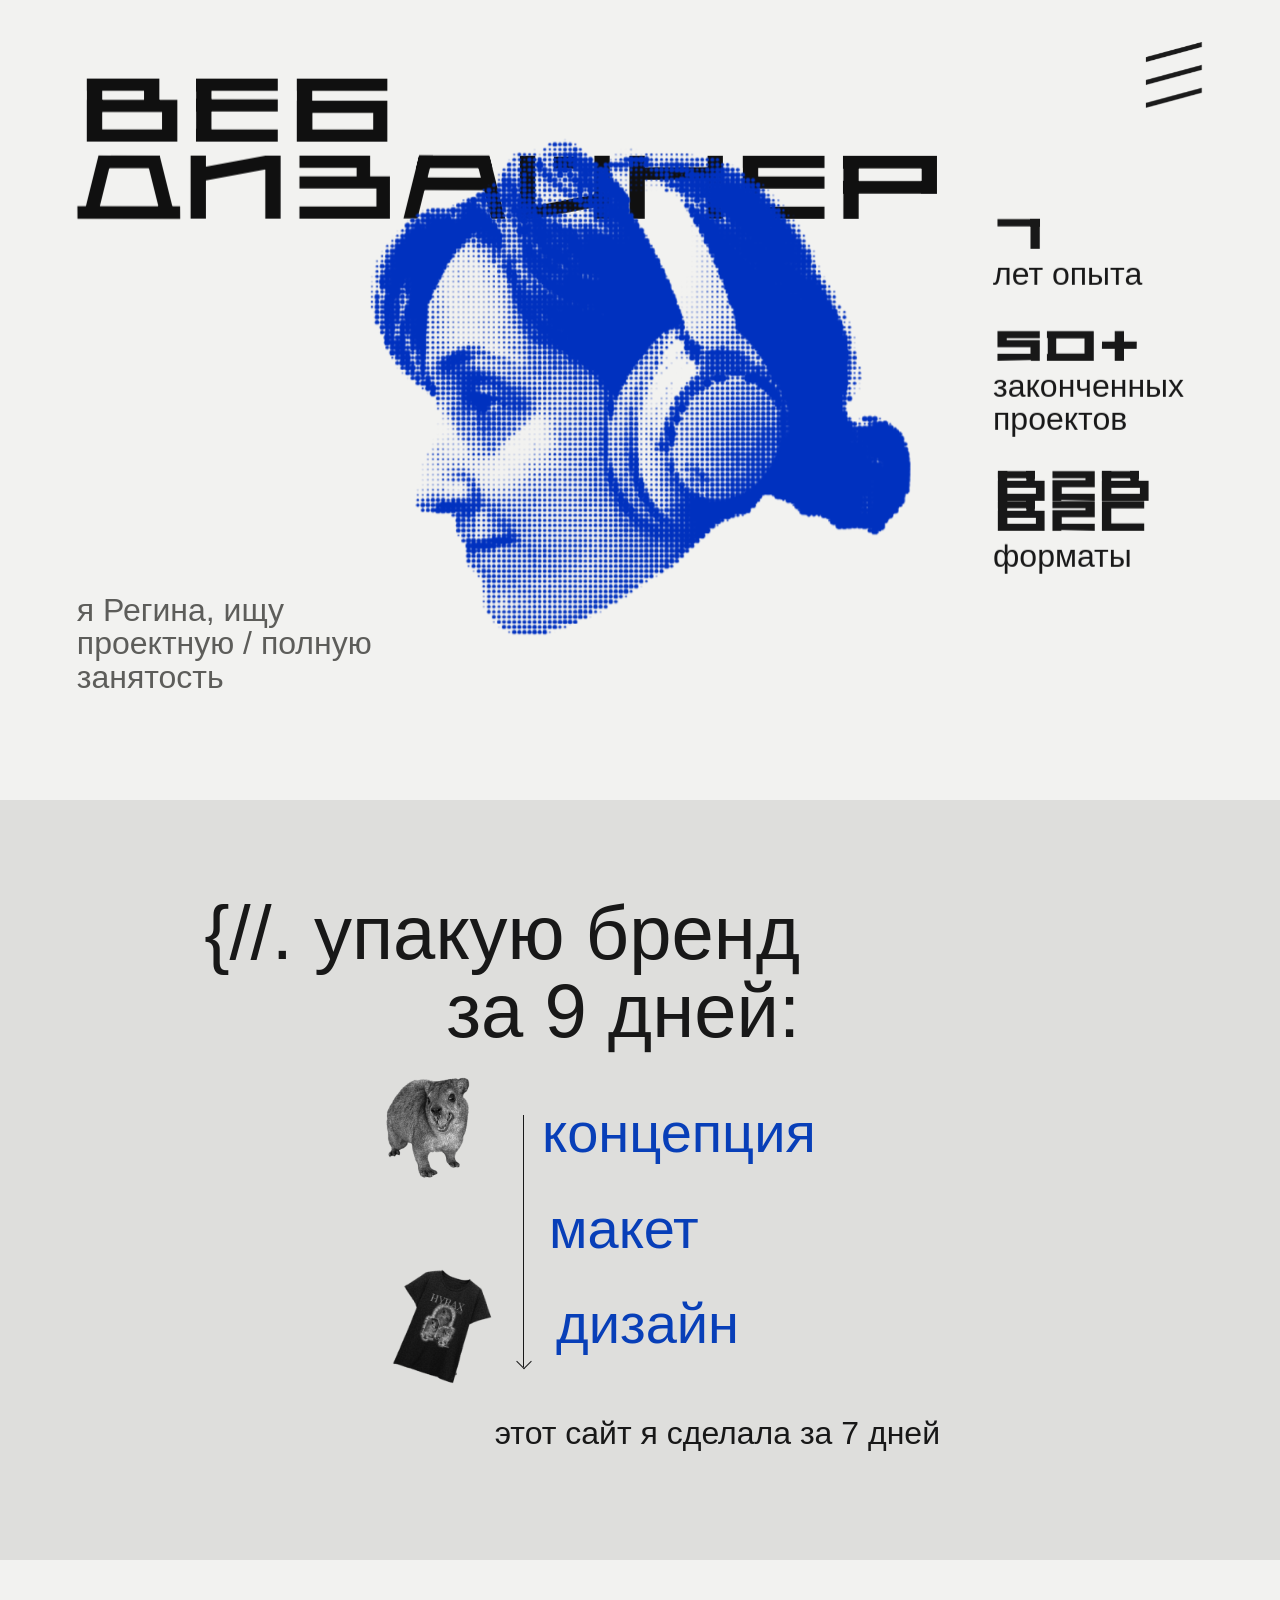
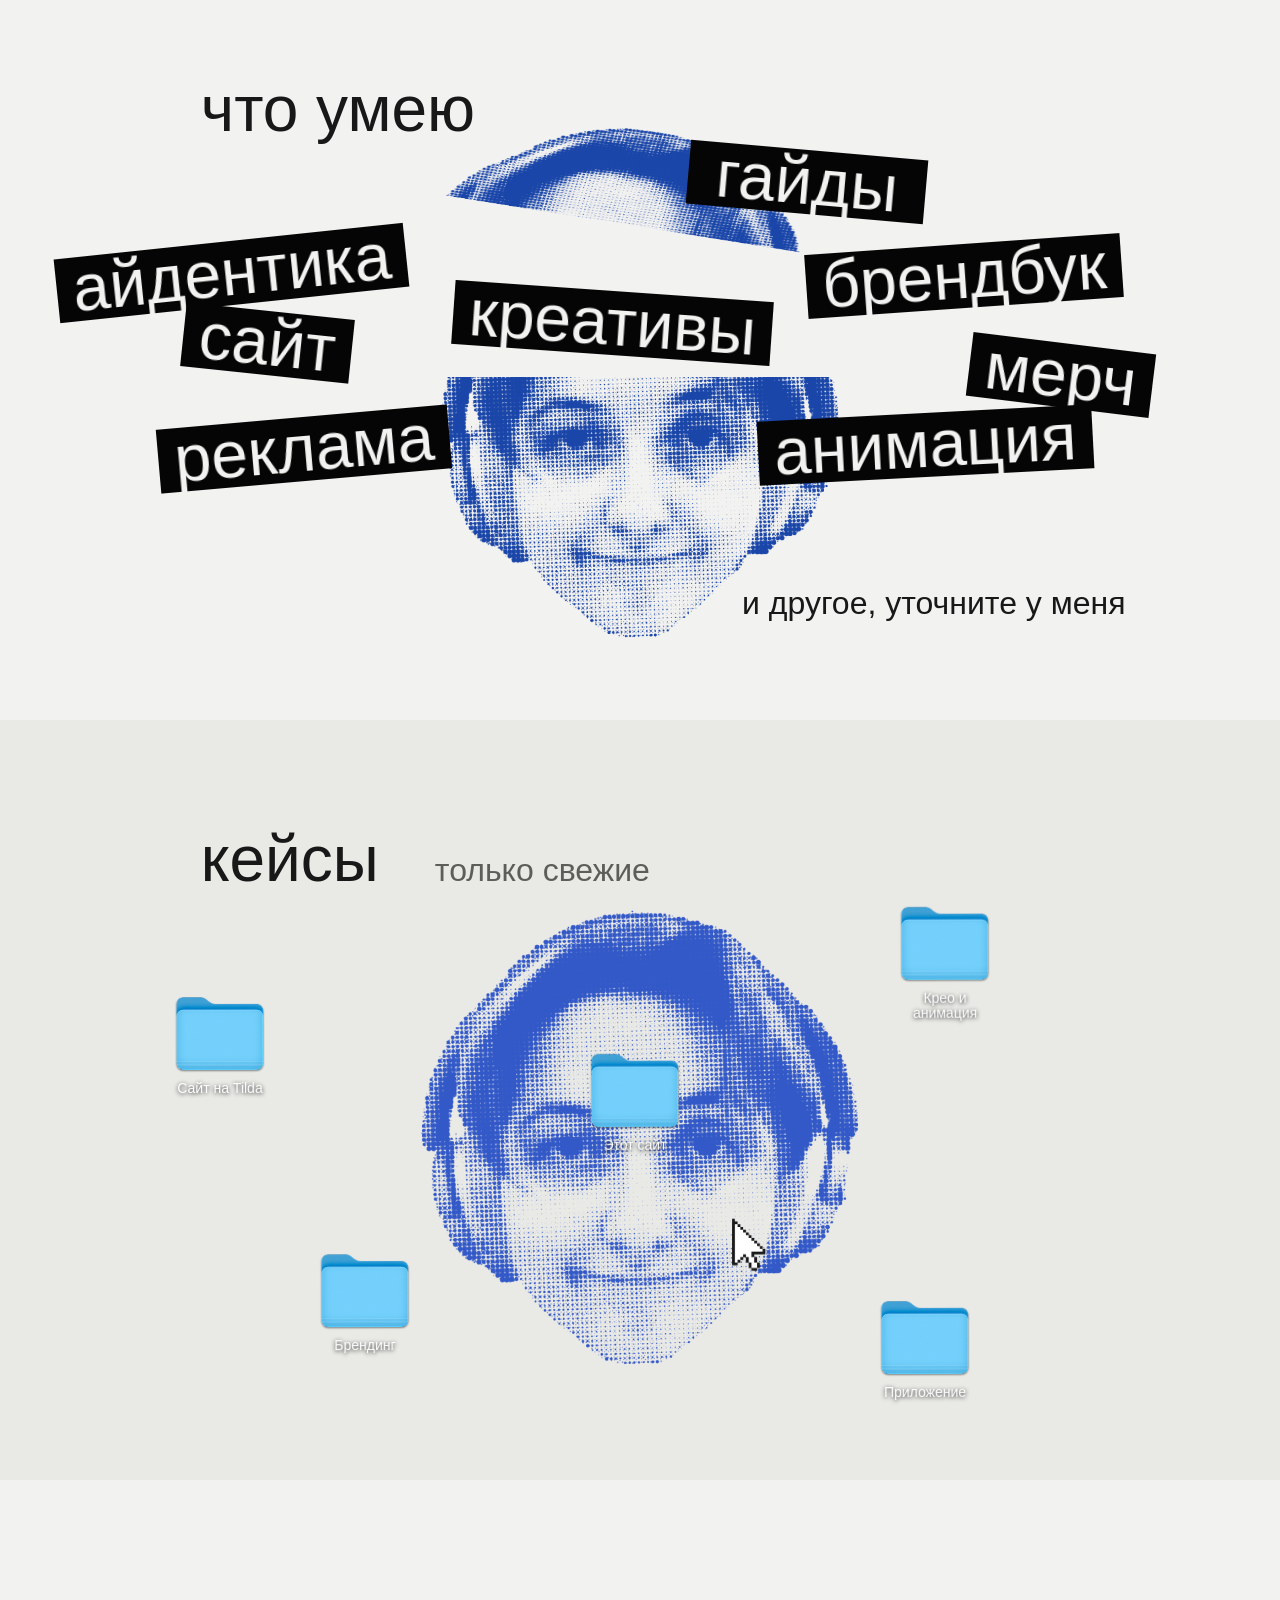
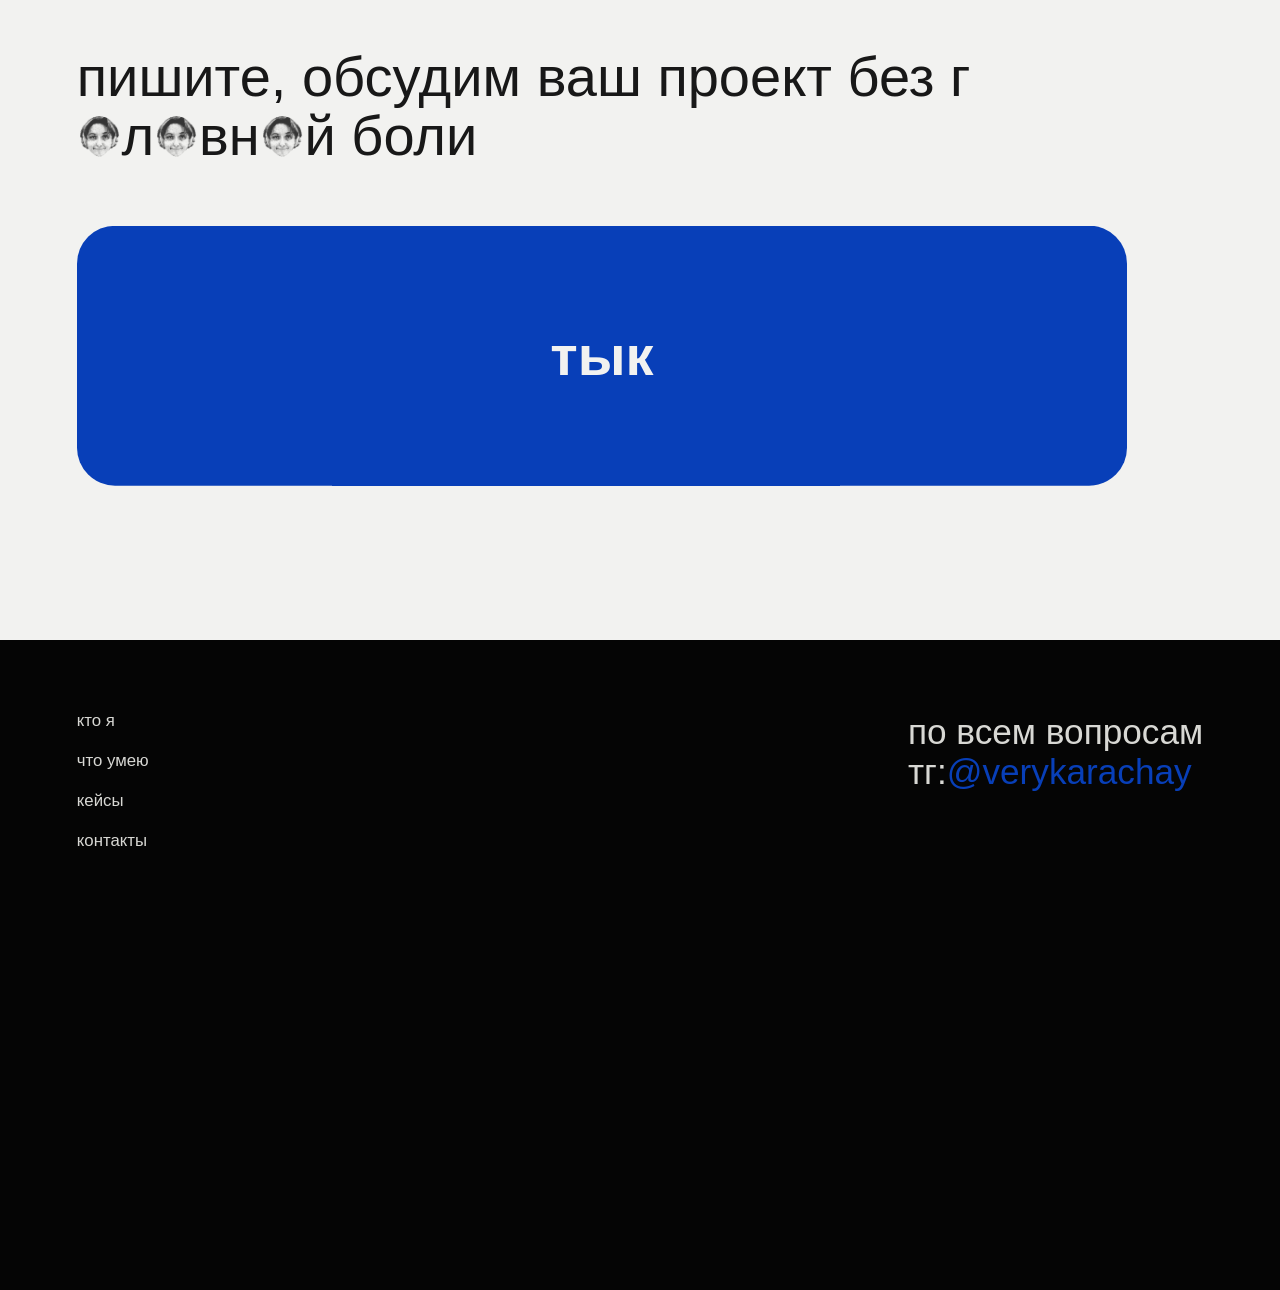
==== index.html @ 3abba9fe "first commit" ====
<!doctype html>
<html lang="ru">
<head>
  <meta charset="utf-8">
  <meta name="viewport" content="width=device-width, initial-scale=1">
  <title>Регина - веб дизайнер</title>
  <meta name="description" content="Регина — веб-дизайнер. Упаковка бренда за 9 дней: айдентика, гайды, брендбук, сайты, креативы. Ищу проектную / полную занятость.">
  <meta property="og:type" content="website">
  <meta property="og:title" content="Регина - веб дизайнер">
  <meta property="og:description" content="Упаковка бренда за 9 дней: айдентика, гайды, брендбук, сайты, креативы.">
  <meta property="og:image" content="img/front.png">
  <meta name="twitter:card" content="summary_large_image">
  <link rel="stylesheet" href="styles.css">
</head>
<body>
  <a class="skip-link" href="#main">к содержанию</a>

  <button class="menu-toggle" type="button" aria-label="открыть меню" aria-controls="menuOverlay" aria-expanded="false">
    <span class="menu-toggle__lines" aria-hidden="true"></span>
  </button>

  <main class="home-view" id="main">
    <section class="hero section" id="about" aria-labelledby="heroTitle">
      <div class="hero__inner">
        <h1 class="hero__title display" id="heroTitle" data-parallax data-depth="0.08" data-rotate="0.08">
          <span>веб</span>
          <span>дизайнер</span>
        </h1>
        <p class="hero__intro">я Регина, ищу проектную / полную занятость</p>
        <div class="hero__visual" aria-hidden="true" data-parallax data-depth="-0.13" data-rotate="-0.05">
          <img class="portrait turntable-img" src="img/front.png" alt="">
        </div>
        <dl class="stats" aria-label="ключевые факты" data-parallax data-depth="0.12" data-rotate="0.04">
          <div class="stat">
            <dt>7</dt>
            <dd>лет опыта</dd>
          </div>
          <div class="stat">
            <dt>50+</dt>
            <dd>законченных проектов</dd>
          </div>
          <div class="stat">
            <dt>B2B <br class="mobile-break">B2C</dt>
            <dd>форматы</dd>
          </div>
        </dl>
      </div>
    </section>

    <section class="package section" aria-labelledby="packageTitle">
      <div class="package__inner">
        <h2 class="package__title" id="packageTitle">{//. упакую бренд<br>за 9 дней:</h2>
        <div class="package__body">
          <div class="package__media" aria-hidden="true">
            <img class="package__image package__image--top" src="images/А.png" alt="">
            <span class="package__arrow"></span>
            <img class="package__image package__image--bottom" src="images/Б.png" alt="">
          </div>
          <ol class="steps" data-parallax data-depth="-0.08">
            <li>концепция</li>
            <li>макет</li>
            <li>дизайн</li>
          </ol>
          <p class="package__note">этот сайт я сделала за 7 дней</p>
        </div>
      </div>
    </section>

    <section class="skills section" id="skills" aria-labelledby="skillsTitle">
      <div class="skills__inner">
        <h2 class="section-title" id="skillsTitle">что умею</h2>
        <div class="skills__stage">
          <div class="skills__portrait" aria-hidden="true">
            <img class="skills__portrait-part skills__portrait-part--top" src="images/верх головы.png" alt="">
            <img class="skills__portrait-part skills__portrait-part--bottom" src="images/низ головы.png" alt="">
          </div>
          <span class="skill-label" data-parallax data-depth="0.18" data-rotate="0.08">гайды</span>
          <span class="skill-label" data-parallax data-depth="-0.1" data-rotate="-0.04">айдентика</span>
          <span class="skill-label" data-parallax data-depth="0.14" data-rotate="0.06">брендбук</span>
          <span class="skill-label" data-parallax data-depth="-0.16" data-rotate="-0.06">сайт</span>
          <span class="skill-label" data-parallax data-depth="0.2" data-rotate="0.05">креативы</span>
          <span class="skill-label" data-parallax data-depth="-0.12" data-rotate="-0.08">мерч</span>
          <span class="skill-label" data-parallax data-depth="0.16" data-rotate="0.07">реклама</span>
          <span class="skill-label" data-parallax data-depth="-0.14" data-rotate="-0.05">анимация</span>
          <p class="skills__note">и другое, уточните у меня</p>
        </div>
      </div>
    </section>

    <section class="cases section" id="cases" aria-labelledby="casesTitle">
      <div class="cases__inner">
        <div class="cases__head">
          <h2 class="section-title" id="casesTitle">кейсы</h2>
          <span class="cases__fresh">только свежие</span>
        </div>
        <div class="desktop-board" aria-label="список кейсов">
          <div class="desktop-board__portrait" aria-hidden="true">
            <img class="portrait" src="img/front.png" alt="">
          </div>

          <a class="case-folder case-folder--norma" href="#case-norma" aria-label="открыть кейс этот сайт" data-parallax data-depth="-0.1" data-rotate="-0.05">
            <span class="folder-icon" aria-hidden="true"></span>
            <span class="folder-name">Этот сайт</span>
          </a>

          <button class="case-folder case-folder--site case-folder--soon" type="button" disabled data-parallax data-depth="0.12" data-rotate="0.04">
            <span class="folder-icon" aria-hidden="true"></span>
            <span class="folder-name">Сайт на Tilda</span>
            <span class="folder-soon">скоро</span>
          </button>

          <button class="case-folder case-folder--brand case-folder--soon" type="button" disabled data-parallax data-depth="-0.16" data-rotate="-0.04">
            <span class="folder-icon" aria-hidden="true"></span>
            <span class="folder-name">Брендинг</span>
            <span class="folder-soon">скоро</span>
          </button>

          <button class="case-folder case-folder--motion case-folder--soon" type="button" disabled data-parallax data-depth="0.16" data-rotate="0.05">
            <span class="folder-icon" aria-hidden="true"></span>
            <span class="folder-name">Крео и<br>анимация</span>
            <span class="folder-soon">скоро</span>
          </button>

          <button class="case-folder case-folder--app case-folder--soon" type="button" disabled data-parallax data-depth="-0.12" data-rotate="-0.06">
            <span class="folder-icon" aria-hidden="true"></span>
            <span class="folder-name">Приложение</span>
            <span class="folder-soon">скоро</span>
          </button>

          <span class="cursor-mark" aria-hidden="true"></span>
        </div>
      </div>
    </section>

    <section class="cta section" id="contacts" aria-labelledby="ctaTitle">
      <div class="cta__inner">
        <h2 class="cta__title" id="ctaTitle">пишите, обсудим ваш проект без г<span class="face-o" aria-hidden="true"></span>л<span class="face-o" aria-hidden="true"></span>вн<span class="face-o" aria-hidden="true"></span>й боли</h2>
        <a class="cta__button" href="https://t.me/verykarachay" target="_blank" rel="noopener" data-parallax data-depth="-0.04">тык</a>
      </div>
    </section>
  </main>

  <article class="case-view" id="caseView" hidden>
    <div class="case-page">
      <a class="back-link" href="#cases" aria-label="назад к кейсам">&lt;</a>
      <header class="case-hero">
        <h1 class="case-title">норма</h1>
        <div class="case-tags" aria-label="теги кейса">
          <span>UI</span>
          <span>финтех</span>
          <span>B2C</span>
        </div>
      </header>

      <div class="case-body">
        <div class="phone-strip" aria-label="мокапы экранов приложения">
          <div class="phone">
            <div class="phone__brand">норма</div>
            <div class="phone__content">
              <span class="phone__small">накопительный счет</span>
              <strong class="phone__sum">412 300 ₽</strong>
              <div class="phone__pill">доход за месяц<br>+8 600 ₽</div>
            </div>
            <div class="phone__button">пополнить счет</div>
          </div>
          <div class="phone phone--light">
            <div class="phone__brand">открытие вклада</div>
            <div class="phone__content">
              <span class="phone__small">максимальный доход</span>
              <strong class="phone__sum">85 600 ₽</strong>
              <div class="phone__pill">15,5% годовых в рублях</div>
            </div>
            <div class="phone__button">открыть вклад</div>
          </div>
          <div class="phone">
            <div class="phone__brand">норма</div>
            <div class="phone__content">
              <span class="phone__check">✓</span>
              <span class="phone__small">платеж выполнен</span>
              <strong class="phone__sum">12 450 ₽</strong>
            </div>
            <div class="phone__button">сохранить чек</div>
          </div>
        </div>

        <div class="case-facts">
          <p class="case-fact"><strong class="tech">проблема:</strong> обновление дизайн системы</p>
          <p class="case-fact"><strong class="tech">решение:</strong> обновление дизайн системы</p>
          <p class="case-fact"><strong class="tech">срок:</strong> 3 недели</p>
        </div>
      </div>

      <section class="case-description" aria-labelledby="caseDescriptionTitle">
        <h2 id="caseDescriptionTitle">Описание</h2>
        <p>Обновление UI для финтех-продукта: привести экраны к единой визуальной системе, сохранить понятную навигацию и сделать интерфейс спокойнее для регулярного использования.</p>
      </section>
    </div>
  </article>

  <footer class="site-footer" id="footer">
    <div class="footer__inner">
      <nav class="footer__nav" aria-label="нижняя навигация">
        <a href="#about">кто я</a>
        <a href="#skills">что умею</a>
        <a href="#cases">кейсы</a>
        <a href="#contacts">контакты</a>
      </nav>
      <p class="footer__contact">по всем вопросам<br>тг:<a href="https://t.me/verykarachay" target="_blank" rel="noopener">@verykarachay</a></p>
    </div>
  </footer>

  <div class="menu-overlay" id="menuOverlay" aria-hidden="true">
    <div class="menu-media" aria-hidden="true">
      <img src="img/front.png" alt="">
    </div>
    <div class="menu-panel">
      <div>
        <button class="menu-close" type="button" aria-label="закрыть меню"></button>
        <nav class="menu-nav" aria-label="главное меню">
          <a href="#about">кто я</a>
          <a href="#skills">что умею</a>
          <a href="#cases">кейсы</a>
          <a href="#contacts">контакты</a>
          <a href="turntable.html">игра</a>
        </nav>
      </div>
      <p class="menu-contact">по всем вопросам<br>тг:<a href="https://t.me/verykarachay" target="_blank" rel="noopener">@verykarachay</a></p>
    </div>
  </div>

  <script src="script.js" defer></script>
</body>
</html>
---- styles.css ----
@font-face {
      font-family: "NOGGI";
      src: url("fonts/NOGGI Regular.otf") format("opentype");
      font-display: swap;
    }

    :root {
      --bg: #f2f2f0;
      --panel: #dededc;
      --panel-soft: #e9e9e6;
      --ink: #181818;
      --muted: #5d5d5a;
      --dark: #050505;
      --dark-soft: #181818;
      --blue: #083fb8;
      --blue-dark: #052f93;
      --line: rgba(24, 24, 24, 0.18);
      --line-dark: rgba(242, 242, 240, 0.18);
      --font-main: Inter, Arial, sans-serif;
      --font-display: "NOGGI", Arial, sans-serif;
      --page-pad: 18px;
      --section-pad: 46px;
      --fs-hero: 2.9rem;
      --fs-section: 2.35rem;
      --fs-mid: 1.45rem;
      --fs-body: 1rem;
      --fs-caption: 0.82rem;
      --fs-menu: 3.15rem;
      --parallax-x: 0px;
      --parallax-y: 0px;
      --parallax-r: 0deg;
    }

    * {
      box-sizing: border-box;
    }

    html {
      scroll-behavior: smooth;
      background: var(--bg);
      color: var(--ink);
      font-family: var(--font-main);
      letter-spacing: 0;
    }

    body {
      margin: 0;
      min-width: 320px;
      background: var(--bg);
      color: var(--ink);
      font-family: var(--font-main);
      font-size: var(--fs-body);
      line-height: 1.08;
      letter-spacing: 0;
      overflow-x: hidden;
    }

    body.menu-open {
      overflow: hidden;
    }

    body.case-mode {
      background: var(--bg);
    }

    a {
      color: inherit;
    }

    img {
      display: block;
      max-width: 100%;
    }

    button {
      font: inherit;
    }

    [hidden] {
      display: none !important;
    }

    .skip-link {
      position: fixed;
      left: 12px;
      top: 12px;
      z-index: 90;
      transform: translateY(-160%);
      background: var(--dark);
      color: var(--bg);
      padding: 10px 12px;
      text-decoration: none;
    }

    .skip-link:focus {
      transform: translateY(0);
    }

    .menu-toggle,
    .menu-close {
      width: 58px;
      height: 50px;
      border: 0;
      border-radius: 0;
      background: transparent;
      color: var(--ink);
      cursor: pointer;
    }

    .menu-toggle {
      position: fixed;
      top: 16px;
      right: var(--page-pad);
      z-index: 80;
      display: grid;
      place-items: center;
      width: 54px;
      height: 64px;
      background: url("images/меню (1).png") center / contain no-repeat;
    }

    .menu-toggle__lines,
    .menu-toggle__lines::before,
    .menu-toggle__lines::after {
      display: none;
      width: 46px;
      height: 5px;
      background: currentColor;
      transform-origin: center;
    }

    .menu-toggle__lines {
      position: relative;
    }

    .menu-toggle__lines::before,
    .menu-toggle__lines::after {
      content: "";
      position: absolute;
      left: 0;
    }

    .menu-toggle__lines::before {
      top: -14px;
    }

    .menu-toggle__lines::after {
      top: 14px;
    }

    .section {
      padding: var(--section-pad) var(--page-pad);
    }

    .motion-ready .reveal {
      opacity: 1;
      transform: translate3d(0, 14px, 0);
      transition: transform 620ms cubic-bezier(0.2, 0.8, 0.2, 1);
    }

    .motion-ready .reveal.is-visible {
      transform: translate3d(0, 0, 0);
    }

    [data-parallax] {
      will-change: transform;
      transform: translate3d(var(--parallax-x), var(--parallax-y), 0) rotate(var(--parallax-r));
    }

    .display {
      font-weight: 900;
      line-height: 0.74;
      letter-spacing: 0;
      text-transform: uppercase;
      font-synthesis: none;
      text-rendering: geometricPrecision;
      filter: contrast(1.08);
    }

    .tech {
      font-family: var(--font-main);
      font-weight: 700;
      line-height: 0.82;
      letter-spacing: 0;
      text-transform: uppercase;
      text-rendering: geometricPrecision;
    }

    .blue {
      color: var(--blue);
    }

    .mobile-break {
      display: none;
    }

    .hero {
      padding-top: 18px;
      min-height: 570px;
      overflow: hidden;
    }

    .hero__inner {
      position: relative;
      max-width: 1180px;
      margin: 0 auto;
    }

    .hero__title {
      margin: 0;
      max-width: 420px;
      font-family: var(--font-display);
      font-size: var(--fs-hero);
      font-weight: 900;
      transform-origin: left top;
      font-stretch: expanded;
    }

    .hero__title span {
      display: block;
      width: auto;
      max-width: 100%;
      transform: none;
      transform-origin: left center;
    }

    .hero__intro {
      max-width: 260px;
      margin: 14px 0 0;
      color: var(--muted);
      font-size: 1.04rem;
    }

    .hero__visual {
      position: relative;
      width: min(82vw, 330px);
      aspect-ratio: 1;
      margin: 8px auto 0;
      animation: portrait-drift 9s ease-in-out infinite;
    }

    .portrait {
      width: 100%;
      height: 100%;
      object-fit: contain;
      mix-blend-mode: multiply;
      filter: saturate(1.25) contrast(1.03);
    }

    .turntable-img {
      transition: opacity 160ms linear, filter 220ms ease;
    }

    .stats {
      display: grid;
      grid-template-columns: repeat(3, 1fr);
      gap: 8px;
      margin: 6px 0 0;
    }

    .stat {
      min-height: 72px;
      display: grid;
      align-content: start;
      gap: 2px;
    }

    .stat dt {
      margin: 0;
      font-family: var(--font-display);
      font-size: 1.5rem;
      font-weight: 900;
      line-height: 0.76;
      text-transform: uppercase;
      font-stretch: expanded;
      transform: scaleX(1.12);
      transform-origin: left center;
    }

    .stat dd {
      margin: 0;
      color: var(--ink);
      font-size: 1rem;
    }

    .package {
      background: var(--panel);
    }

    .package__inner,
    .skills__inner,
    .cases__inner,
    .cta__inner,
    .footer__inner,
    .case-page {
      max-width: 1180px;
      margin: 0 auto;
    }

    .package__title {
      margin: 0;
      max-width: 630px;
      font-size: var(--fs-section);
      font-weight: 500;
      line-height: 1.02;
    }

    .package__body {
      display: grid;
      gap: 28px;
      margin-top: 30px;
    }

    .steps {
      position: relative;
      display: grid;
      gap: 10px;
      margin: 0;
      padding: 0;
      color: var(--blue);
      list-style: none;
      font-size: var(--fs-mid);
      line-height: 1.05;
    }

    .steps li {
      transform: translateX(var(--step-shift, 0));
      transition: transform 360ms ease;
    }

    .steps li:nth-child(1) { --step-shift: 0; }
    .steps li:nth-child(2) { --step-shift: 7px; }
    .steps li:nth-child(3) { --step-shift: 14px; }

    .package__note {
      max-width: 270px;
      margin: 0;
      justify-self: end;
      font-size: 1.2rem;
      line-height: 1.16;
    }

    .skills {
      overflow: hidden;
    }

    .section-title {
      margin: 0;
      font-size: var(--fs-section);
      font-weight: 500;
      line-height: 0.96;
    }

    .skills__stage {
      position: relative;
      min-height: 390px;
      margin-top: 14px;
    }

    .skills__portrait {
      position: absolute;
      left: 50%;
      top: 66px;
      width: min(84vw, 360px);
      aspect-ratio: 1;
      transform: translateX(-50%);
      opacity: 0.9;
    }

    .skill-label {
      position: absolute;
      display: inline-flex;
      align-items: center;
      min-height: 29px;
      padding: 3px 9px 5px;
      background: var(--dark);
      color: var(--bg);
      font-size: 1.2rem;
      line-height: 1;
      transform: rotate(var(--r, 0deg));
      white-space: nowrap;
      animation: label-float 7s ease-in-out infinite;
      animation-delay: var(--delay, 0s);
    }

    .skill-label:nth-of-type(1) { left: 11%; top: 28px; --r: -8deg; --delay: -0.6s; }
    .skill-label:nth-of-type(2) { left: 1%; top: 78px; --r: 0deg; --delay: -1.2s; }
    .skill-label:nth-of-type(3) { right: 9%; top: 92px; --r: -12deg; --delay: -2s; }
    .skill-label:nth-of-type(4) { left: 8%; top: 150px; --r: -1deg; --delay: -2.8s; }
    .skill-label:nth-of-type(5) { right: 0; top: 184px; --r: -2deg; --delay: -3.5s; }
    .skill-label:nth-of-type(6) { left: 42%; top: 222px; --r: 2deg; --delay: -4.1s; }
    .skill-label:nth-of-type(7) { right: 5%; top: 270px; --r: 7deg; --delay: -4.8s; }

    .skill-label[data-parallax] {
      transform: translate3d(var(--parallax-x), var(--parallax-y), 0) rotate(calc(var(--r, 0deg) + var(--parallax-r)));
    }

    .skills__note {
      position: absolute;
      right: 0;
      bottom: 0;
      max-width: 220px;
      margin: 0;
      font-size: 1.05rem;
      line-height: 1.1;
    }

    .cases {
      background: var(--panel-soft);
      overflow: hidden;
    }

    .cases__head {
      display: flex;
      align-items: baseline;
      gap: 16px;
      flex-wrap: wrap;
    }

    .cases__fresh {
      color: var(--muted);
      font-size: 1.1rem;
    }

    .desktop-board {
      position: relative;
      min-height: 520px;
      margin-top: 16px;
    }

    .desktop-board__portrait {
      position: absolute;
      left: 50%;
      top: 46px;
      width: min(84vw, 430px);
      aspect-ratio: 1;
      transform: translateX(-50%);
      opacity: 0.78;
      pointer-events: none;
    }

    .case-folder {
      position: absolute;
      display: inline-grid;
      justify-items: center;
      gap: 8px;
      width: 104px;
      border: 0;
      background: transparent;
      color: var(--ink);
      text-decoration: none;
      cursor: pointer;
      animation: folder-float 8s ease-in-out infinite;
      animation-delay: var(--delay, 0s);
      transition: transform 180ms ease, opacity 180ms ease;
    }

    .case-folder--soon {
      cursor: default;
      opacity: 0.68;
    }

    .case-folder:not(.case-folder--soon):hover,
    .case-folder:not(.case-folder--soon):focus-visible {
      transform: translate3d(var(--parallax-x), calc(var(--parallax-y) - 8px), 0) rotate(var(--parallax-r)) scale(1.06);
      outline: 0;
    }

    .folder-icon {
      position: relative;
      width: 82px;
      aspect-ratio: 3 / 2;
      background: url("images/папка.png") center / contain no-repeat;
    }

    .folder-name {
      max-width: 100%;
      color: var(--muted);
      font-size: var(--fs-caption);
      line-height: 1.05;
      text-align: center;
      text-shadow: 0 1px 0 rgba(242, 242, 240, 0.8);
    }

    .folder-soon {
      color: var(--blue);
      font-size: 0.72rem;
    }

    .case-folder--norma { left: 0; top: 44px; --delay: -1.2s; }
    .case-folder--site { left: 52%; top: 118px; margin-left: -52px; --delay: -2.1s; }
    .case-folder--brand { left: 12%; top: 270px; --delay: -3s; }
    .case-folder--motion { right: 0; top: 62px; --delay: -3.9s; }
    .case-folder--app { right: 4%; bottom: 26px; --delay: -4.8s; }

    .cursor-mark {
      position: absolute;
      right: 23%;
      bottom: 116px;
      width: 42px;
      aspect-ratio: 104 / 176;
      background: url("images/курсор.png") center / contain no-repeat;
      transform: rotate(-24deg);
      pointer-events: none;
      animation: cursor-click 4.8s ease-in-out infinite;
    }

    .cta {
      background: var(--bg);
    }

    .cta__title {
      margin: 0;
      max-width: 750px;
      font-size: var(--fs-section);
      font-weight: 500;
      line-height: 1.02;
    }

    .face-o {
      display: inline-block;
      width: 0.74em;
      height: 0.74em;
      margin: 0 0.03em;
      border-radius: 50%;
      background: url("images/голова вместо О.png") center / contain no-repeat;
      vertical-align: -0.04em;
    }

    .cta__button {
      display: grid;
      place-items: center;
      width: 100%;
      min-height: 132px;
      margin-top: 28px;
      border-radius: 30px;
      background: var(--blue);
      color: var(--bg);
      font-size: 1.8rem;
      font-weight: 700;
      text-decoration: none;
      transition: transform 160ms ease, background 160ms ease;
    }

    .cta__button:hover,
    .cta__button:focus-visible {
      background: var(--blue-dark);
      transform: translateY(-2px);
    }

    .site-footer {
      padding: 36px var(--page-pad) 44px;
      background: var(--dark);
      color: var(--bg);
    }

    .footer__inner {
      display: grid;
      gap: 38px;
    }

    .footer__nav {
      display: grid;
      gap: 22px;
      justify-items: start;
    }

    .footer__nav a,
    .footer__contact a {
      color: inherit;
      text-decoration: none;
    }

    .footer__nav a {
      font-size: 1.05rem;
      color: #d8d8d4;
    }

    .footer__contact {
      margin: 0;
      color: #d8d8d4;
      font-size: 1.2rem;
      line-height: 1.13;
    }

    .footer__contact a {
      color: var(--blue);
    }

    .menu-overlay {
      position: fixed;
      inset: 0;
      z-index: 100;
      display: grid;
      background: var(--dark);
      color: var(--bg);
      opacity: 0;
      visibility: hidden;
      pointer-events: none;
      transition: opacity 180ms ease, visibility 180ms ease;
    }

    .menu-overlay.is-open {
      opacity: 1;
      visibility: visible;
      pointer-events: auto;
    }

    .menu-overlay.is-open .menu-nav a {
      animation: menu-item-in 520ms ease both;
      animation-delay: calc(var(--i, 0) * 70ms);
    }

    .menu-nav a:nth-child(1) { --i: 1; }
    .menu-nav a:nth-child(2) { --i: 2; }
    .menu-nav a:nth-child(3) { --i: 3; }
    .menu-nav a:nth-child(4) { --i: 4; }
    .menu-nav a:nth-child(5) { --i: 5; }

    .menu-media {
      display: none;
    }

    .menu-panel {
      position: relative;
      display: grid;
      align-content: space-between;
      min-height: 100svh;
      padding: 34px var(--page-pad) 42px;
      background: var(--dark-soft);
    }

    .menu-close {
      position: relative;
      justify-self: start;
      color: var(--bg);
    }

    .menu-close::before,
    .menu-close::after {
      content: "";
      position: absolute;
      left: 5px;
      top: 23px;
      width: 54px;
      height: 5px;
      background: currentColor;
      transform-origin: center;
    }

    .menu-close::before {
      transform: rotate(16deg);
    }

    .menu-close::after {
      transform: rotate(-16deg);
    }

    .menu-nav {
      display: grid;
      gap: 28px;
      margin-top: 44px;
    }

    .menu-nav a {
      color: #e6e6e2;
      font-size: var(--fs-menu);
      line-height: 0.94;
      text-decoration: none;
    }

    .menu-contact {
      margin: 64px 0 0;
      color: #e6e6e2;
      font-size: 2.05rem;
      line-height: 1.08;
    }

    .menu-contact a {
      color: var(--blue);
      text-decoration: none;
    }

    .case-view {
      min-height: 100svh;
      padding: 86px var(--page-pad) 60px;
      background: var(--bg);
    }

    .back-link {
      display: inline-block;
      margin-bottom: 26px;
      color: var(--ink);
      font-size: 5rem;
      line-height: 0.72;
      text-decoration: none;
    }

    .case-hero {
      display: grid;
      gap: 18px;
    }

    .case-title {
      margin: 0;
      font-size: 4.8rem;
      font-weight: 500;
      line-height: 0.92;
    }

    .case-tags {
      display: flex;
      flex-wrap: wrap;
      gap: 8px;
    }

    .case-tags span {
      display: inline-flex;
      align-items: center;
      min-height: 42px;
      padding: 0 16px;
      background: var(--dark);
      color: var(--bg);
      font-size: 1.55rem;
      line-height: 1;
      animation: tag-slide 680ms ease both;
    }

    .case-tags span:nth-child(2) { animation-delay: 80ms; }
    .case-tags span:nth-child(3) { animation-delay: 160ms; }

    .case-body {
      display: grid;
      gap: 34px;
      margin-top: 44px;
    }

    .phone-strip {
      display: grid;
      grid-template-columns: repeat(3, minmax(92px, 1fr));
      gap: 10px;
      align-items: end;
    }

    .phone {
      display: grid;
      grid-template-rows: auto 1fr auto;
      min-height: 280px;
      padding: 18px 14px;
      border: 6px solid var(--dark);
      border-radius: 28px;
      background: #090909;
      color: var(--bg);
      box-shadow: 8px 8px 0 rgba(24, 24, 24, 0.12);
      overflow: hidden;
      transition: transform 220ms ease;
    }

    .phone:hover {
      transform: translateY(-8px) rotate(var(--phone-r, 0deg));
    }

    .phone:nth-child(1) { --phone-r: -1.2deg; }
    .phone:nth-child(2) { --phone-r: 1deg; }
    .phone:nth-child(3) { --phone-r: -0.7deg; }

    .phone--light {
      background: #f8f8f6;
      color: var(--ink);
    }

    .phone__brand {
      font-size: 0.82rem;
      font-weight: 800;
      text-transform: uppercase;
    }

    .phone__content {
      display: grid;
      align-content: center;
      gap: 12px;
    }

    .phone__small {
      color: inherit;
      opacity: 0.66;
      font-size: 0.68rem;
    }

    .phone__sum {
      font-size: 1.65rem;
      font-weight: 800;
      line-height: 1;
    }

    .phone__pill {
      min-height: 52px;
      padding: 12px;
      border-radius: 10px;
      background: rgba(242, 242, 240, 0.06);
      font-size: 0.72rem;
      line-height: 1.25;
    }

    .phone--light .phone__pill {
      background: rgba(24, 24, 24, 0.06);
    }

    .phone__button {
      display: grid;
      place-items: center;
      min-height: 46px;
      border-radius: 10px;
      background: #b8ff00;
      color: var(--ink);
      font-size: 0.72rem;
      font-weight: 800;
    }

    .phone__check {
      display: grid;
      place-items: center;
      width: 70px;
      height: 70px;
      margin: 0 auto;
      border-radius: 50%;
      background: #b8ff00;
      color: var(--ink);
      font-size: 2rem;
      font-weight: 900;
    }

    .case-facts {
      display: grid;
      gap: 26px;
    }

    .case-fact {
      margin: 0;
      font-size: 2rem;
      line-height: 1.08;
    }

    .case-fact strong {
      display: block;
      font-size: 2.25rem;
      color: var(--ink);
    }

    .case-description {
      margin-top: 50px;
      padding-top: 28px;
    }

    .case-description h2 {
      margin: 0 0 16px;
      font-size: 2.25rem;
      font-weight: 500;
    }

    .case-description p {
      max-width: 760px;
      margin: 0;
      color: var(--muted);
      font-size: 1.15rem;
      line-height: 1.25;
    }

    @keyframes portrait-drift {
      0%, 100% { translate: 0 0; rotate: 0deg; }
      35% { translate: 6px -10px; rotate: 1.4deg; }
      70% { translate: -7px 7px; rotate: -1deg; }
    }

    @keyframes label-float {
      0%, 100% { translate: 0 0; }
      50% { translate: 0 -9px; }
    }

    @keyframes folder-float {
      0%, 100% { translate: 0 0; }
      45% { translate: 0 -12px; }
      70% { translate: 5px -4px; }
    }

    @keyframes cursor-click {
      0%, 78%, 100% { translate: 0 0; scale: 1; }
      84% { translate: -5px -5px; scale: 0.94; }
      90% { translate: 2px 2px; scale: 1.04; }
    }

    @keyframes menu-item-in {
      from {
        opacity: 0;
        transform: translate3d(26px, 0, 0);
      }
      to {
        opacity: 1;
        transform: translate3d(0, 0, 0);
      }
    }

    @keyframes tag-slide {
      from {
        opacity: 0;
        transform: translate3d(0, 16px, 0);
      }
      to {
        opacity: 1;
        transform: translate3d(0, 0, 0);
      }
    }

    @media (prefers-reduced-motion: reduce) {
      *,
      *::before,
      *::after {
        animation-duration: 0.001ms !important;
        animation-iteration-count: 1 !important;
        scroll-behavior: auto !important;
        transition-duration: 0.001ms !important;
      }

      [data-parallax] {
        --parallax-x: 0px !important;
        --parallax-y: 0px !important;
        --parallax-r: 0deg !important;
      }

      .motion-ready .reveal {
        opacity: 1;
        transform: none;
      }
    }

    @media (min-width: 560px) {
      :root {
        --page-pad: 30px;
        --section-pad: 42px;
        --fs-hero: 3.1rem;
        --fs-section: 2.45rem;
        --fs-mid: 1.85rem;
      }

      .hero {
        min-height: 370px;
      }

      .hero__inner {
        display: grid;
        grid-template-columns: 188px 220px 80px;
        gap: 7px;
        align-items: center;
        min-height: 320px;
      }

      .hero__title {
        max-width: none;
        align-self: start;
        padding-top: 0;
      }

      .hero__intro {
        grid-column: 1;
        align-self: end;
        margin: 0 0 18px;
      }

      .hero__visual {
        grid-column: 2;
        grid-row: 1 / span 2;
        width: 245px;
        margin: 0;
      }

      .stats {
        grid-column: 3;
        grid-row: 1 / span 2;
        grid-template-columns: 1fr;
        gap: 18px;
        align-self: center;
        margin: 0;
      }

      .stat dt {
        font-size: 1.32rem;
      }

      .stat dd {
        font-size: 0.94rem;
        line-height: 0.98;
      }

      .package__title {
        max-width: 410px;
        margin: 0 auto;
        text-align: center;
      }

      .package__body {
        grid-template-columns: 1fr 1fr;
        align-items: end;
      }

      .steps {
        font-size: 2.35rem;
      }

      .skills__stage {
        min-height: 315px;
      }

      .skills__portrait {
        top: 10px;
        width: 300px;
      }

      .skill-label {
        min-height: 36px;
        font-size: 1.45rem;
      }

      .skill-label:nth-of-type(1) { left: 18%; top: 34px; }
      .skill-label:nth-of-type(2) { left: 9%; top: 94px; }
      .skill-label:nth-of-type(3) { right: 19%; top: 74px; }
      .skill-label:nth-of-type(4) { left: 32%; top: 160px; }
      .skill-label:nth-of-type(5) { right: 12%; top: 150px; }
      .skill-label:nth-of-type(6) { left: 13%; top: 208px; }
      .skill-label:nth-of-type(7) { right: 17%; top: 224px; }

      .skills__note {
        right: 10%;
        bottom: 4px;
      }

      .desktop-board {
        min-height: 430px;
      }

      .case-folder--norma { left: 9%; top: 70px; }
      .case-folder--site { left: 50%; top: 170px; }
      .case-folder--brand { left: 18%; top: 350px; }
      .case-folder--motion { right: 12%; top: 92px; }
      .case-folder--app { right: 13%; bottom: 70px; }

      .cta__button {
        min-height: 170px;
        font-size: 2rem;
      }

      .footer__inner {
        grid-template-columns: 1fr 1.7fr;
        align-items: end;
      }
    }

    @media (min-width: 900px) {
      :root {
        --page-pad: 54px;
        --section-pad: 54px;
        --fs-hero: 4.1rem;
        --fs-section: 3.35rem;
        --fs-mid: 2.05rem;
        --fs-menu: 3.7rem;
      }

      .menu-toggle {
        top: 42px;
        right: var(--page-pad);
      }

      .hero__inner {
        grid-template-columns: minmax(280px, 1fr) minmax(300px, 420px) 150px;
        min-height: 560px;
      }

      .hero__title span {
        transform: none;
      }

      .hero__title {
        grid-column: 1;
        grid-row: 1;
        z-index: 3;
      }

      .hero__visual {
        grid-column: 1 / -1;
        grid-row: 1 / span 2;
        justify-self: center;
        z-index: 2;
        width: 420px;
      }

      .hero__intro {
        grid-column: 1;
        grid-row: 2;
        z-index: 4;
      }

      .stats {
        grid-column: 3;
        grid-row: 1 / span 2;
        z-index: 4;
      }

      .hero__intro {
        font-size: 1.25rem;
      }

      .package__inner {
        display: grid;
        grid-template-columns: 1.1fr 0.9fr;
        gap: 44px;
        align-items: start;
      }

      .package__body {
        margin-top: 10px;
      }

      .skills__stage {
        min-height: 430px;
      }

      .skills__portrait {
        width: 390px;
      }

      .desktop-board {
        min-height: 520px;
      }

      .desktop-board__portrait {
        width: 430px;
      }

      .case-folder {
        width: 130px;
      }

      .case-folder--site {
        margin-left: -65px;
      }

      .folder-icon {
        width: 86px;
        height: 64px;
      }

      .folder-name {
        font-size: 0.92rem;
      }

      .cta__inner {
        display: grid;
        grid-template-columns: 1fr 0.95fr;
        gap: 44px;
        align-items: end;
      }

      .cta__button {
        margin-top: 0;
      }

      .footer__contact {
        justify-self: end;
        font-size: 2.2rem;
      }

      .menu-overlay {
        grid-template-columns: 42% 58%;
      }

      .menu-media {
        position: relative;
        display: block;
        overflow: hidden;
        background: var(--panel);
      }

      .menu-media img {
        position: absolute;
        left: 3%;
        top: 16%;
        width: 96%;
        max-width: none;
        filter: blur(10px) saturate(1.1);
        opacity: 0.84;
        mix-blend-mode: multiply;
      }

      .menu-panel {
        padding: 76px 9vw 72px 7vw;
      }

      .menu-nav {
        gap: 42px;
      }

      .menu-contact {
        font-size: 4rem;
      }

      .case-view {
        padding-top: 96px;
      }

      .case-title {
        font-size: 7rem;
      }

      .case-body {
        grid-template-columns: minmax(430px, 0.95fr) 1fr;
        align-items: center;
      }

      .phone-strip {
        gap: 18px;
      }

      .phone {
        min-height: 420px;
        border-radius: 36px;
      }

      .case-fact {
        font-size: 3.15rem;
      }

      .case-fact strong {
        display: inline;
        font-size: 3.6rem;
      }
    }

    @media (min-width: 1280px) {
      :root {
        --fs-hero: 4.85rem;
        --fs-section: 3.85rem;
      }

      .hero__visual {
        width: 460px;
      }

      .hero__inner {
        grid-template-columns: minmax(390px, 1fr) 460px 190px;
      }

      .case-title {
        font-size: 8rem;
      }
    }

    .home-view,
    .site-footer {
      width: 100%;
    }

    @media (max-width: 559px) {
      .home-view .section {
        padding-inline: 31px;
      }

      .home-view .hero {
        min-height: 388px;
        padding-top: 25px;
        padding-bottom: 0;
      }

      .home-view .hero__inner {
        display: block;
        position: relative;
        height: 362px;
        min-height: 0;
        max-width: none;
      }

      .home-view .hero__title {
        position: absolute;
        z-index: 3;
        left: 0;
        top: 0;
        max-width: 405px;
        padding-top: 0;
        font-size: 2.15rem;
      }

      .home-view .hero__title span {
        transform: none;
      }

      .home-view .hero__visual {
        position: absolute;
        z-index: 2;
        left: calc(50% - 120px);
        top: 53px;
        width: 240px;
        margin: 0;
      }

      .home-view .hero__intro {
        position: absolute;
        left: 0;
        bottom: 58px;
        max-width: 290px;
        margin: 0;
        font-size: 1.05rem;
        line-height: 1.04;
      }

      .home-view .stats {
        position: absolute;
        z-index: 4;
        left: 0;
        right: 0;
        bottom: 0;
        display: grid;
        grid-template-columns: repeat(2, 1fr);
        gap: 5px 8px;
        width: 100%;
        margin: 0;
      }

      .home-view .stat {
        min-height: 0;
        min-width: 0;
        gap: 1px;
      }

      .home-view .stat dt {
        font-size: 0.95rem;
        line-height: 0.78;
        text-align: center;
        transform: none;
      }

      .home-view .stat dd {
        font-size: 0.78rem;
        line-height: 0.92;
        text-align: center;
      }

      .home-view .stat:nth-child(3) dt {
        font-size: 0.66rem;
      }

      .home-view .stat:nth-child(3) {
        grid-column: 1 / -1;
      }

      .home-view .package {
        padding-top: 24px;
        padding-bottom: 24px;
      }

      .home-view .package__inner {
        display: block;
        max-width: none;
      }

      .home-view .package__title {
        max-width: 430px;
        margin: 0 auto;
        font-size: 1.9rem;
        line-height: 1.03;
        text-align: center;
      }

      .home-view .mobile-break {
        display: block;
      }

      .home-view .package__body {
        position: relative;
        display: block;
        min-height: 180px;
        margin-top: 26px;
      }

      .home-view .steps {
        width: 210px;
        margin-left: 166px;
        gap: 8px;
        font-size: 1.75rem;
        line-height: 1.08;
      }

      .home-view .package__note {
        position: absolute;
        right: 0;
        bottom: 2px;
        max-width: 245px;
        font-size: 0.96rem;
        line-height: 1.12;
      }

      .home-view .skills {
        padding-top: 29px;
        padding-bottom: 19px;
      }

      .home-view .section-title {
        font-size: 2.15rem;
        line-height: 0.98;
      }

      .home-view .skills__stage {
        min-height: 300px;
        margin-top: -4px;
      }

      .home-view .skills__portrait {
        left: 50%;
        top: 8px;
        width: 275px;
      }

      .home-view .skill-label {
        z-index: 3;
        left: auto;
        right: auto;
        min-height: 24px;
        padding: 2px 8px 4px;
        font-size: 1.18rem;
      }

      .home-view .skill-label:nth-of-type(1) { right: 3%; top: 17px; }
      .home-view .skill-label:nth-of-type(2) { left: 2%; top: 58px; }
      .home-view .skill-label:nth-of-type(3) { right: 22%; top: 58px; }
      .home-view .skill-label:nth-of-type(4) { left: 3%; top: 90px; }
      .home-view .skill-label:nth-of-type(5) { left: 31%; top: 90px; }
      .home-view .skill-label:nth-of-type(6) { right: 1%; top: 90px; }
      .home-view .skill-label:nth-of-type(7) { left: -1%; top: 132px; }
      .home-view .skill-label:nth-of-type(8) { right: 1%; top: 158px; }

      .home-view .skills__note {
        right: 0;
        bottom: 0;
        max-width: 230px;
        font-size: 0.95rem;
      }

      .home-view .cases {
        padding-top: 29px;
        padding-bottom: 27px;
      }

      .home-view .desktop-board {
        min-height: 310px;
        margin-top: 7px;
      }

      .home-view .desktop-board__portrait {
        left: 50%;
        top: 24px;
        width: 300px;
      }

      .home-view .case-folder {
        width: 88px;
      }

      .home-view .folder-icon {
        width: 58px;
        height: 43px;
      }

      .home-view .folder-name {
        font-size: 0.66rem;
      }

      .home-view .case-folder--norma { left: 5%; top: 60px; }
      .home-view .case-folder--site { left: 50%; top: 88px; margin-left: -44px; }
      .home-view .case-folder--brand { left: 13%; top: 190px; }
      .home-view .case-folder--motion { right: 3%; top: 48px; }
      .home-view .case-folder--app { right: 7%; bottom: 22px; }

      .home-view .cursor-mark {
        right: 33%;
        bottom: 54px;
      }

      .home-view .cta {
        padding-top: 31px;
        padding-bottom: 27px;
      }

      .home-view .cta__inner {
        display: block;
        max-width: none;
      }

      .home-view .cta__title {
        max-width: 450px;
        font-size: 2.25rem;
        line-height: 1.03;
      }

      .home-view .cta__button {
        min-height: 154px;
        margin-top: 24px;
        border-radius: 22px;
      }

      .site-footer {
        padding: 36px 31px 44px;
      }

      .site-footer .footer__inner {
        display: grid;
        grid-template-columns: 1fr;
        gap: 38px;
        max-width: none;
      }

      .site-footer .footer__contact {
        justify-self: start;
        font-size: 1.18rem;
      }
    }

    @media (max-width: 430px) {
      .home-view .section {
        padding-inline: 7px;
      }

      .home-view .hero__title {
        font-size: 1.75rem;
      }

      .home-view .hero__visual {
        left: calc(50% - 113px);
        width: 226px;
      }

      .home-view .stats {
        right: 0;
        width: 100%;
      }

      .home-view .stat dt {
        font-size: 0.66rem;
      }

      .home-view .stat:nth-child(3) dt {
        font-size: 0.6rem;
      }

      .home-view .stat dd {
        font-size: 0.62rem;
      }

      .home-view .package__title {
        max-width: 300px;
        font-size: 1.45rem;
      }

      .home-view .cta__title {
        font-size: 1.82rem;
      }

      .home-view .steps {
        margin-left: 150px;
      }

      .home-view .skill-label:nth-of-type(1) { right: 8%; }
      .home-view .skill-label:nth-of-type(3) { right: 14%; }
      .home-view .skill-label:nth-of-type(8) { right: 6%; }
    }
    /* Revised portfolio layout */
    :root {
      --content-max: 1500px;
      --page-pad: 28px;
      --section-pad: 52px;
      --fs-hero: 42px;
      --fs-section: 28px;
      --fs-mid: 28px;
      --fs-body: 20px;
      --fs-caption: 14px;
      --fs-menu: 42px;
    }

    .section {
      padding-inline: var(--page-pad);
    }

    .package__inner,
    .skills__inner,
    .cases__inner,
    .cta__inner,
    .footer__inner,
    .case-page {
      width: 100%;
      max-width: var(--content-max);
    }

    .display {
      line-height: .86;
    }

    .package__title,
    .section-title,
    .cases__fresh,
    .cta__title,
    .footer-nav,
    .footer-contact,
    .case-title,
    .case-description,
    .skill-label,
    .case-folder__name {
      font-family: var(--font-main);
    }

    .tech,
    .case-facts dt {
      font-family: var(--font-display);
      font-weight: 900;
      line-height: .84;
    }

    .case-tags span {
      background: var(--dark);
      color: var(--bg);
      animation: none;
    }

    .package__media {
      position: relative;
      display: grid;
      justify-items: center;
      gap: 46px;
      min-height: 270px;
    }

    .package__image {
      position: relative;
      z-index: 1;
      width: 92px;
      height: auto;
      object-fit: contain;
    }

    .package__image--bottom {
      width: 108px;
    }

    .package__arrow {
      position: absolute;
      top: 50%;
      width: 1px;
      height: 160px;
      background: var(--ink);
      transform: translateY(-50%);
    }

    .package__arrow::after {
      position: absolute;
      bottom: -2px;
      left: 50%;
      width: 10px;
      height: 10px;
      border-right: 1px solid var(--ink);
      border-bottom: 1px solid var(--ink);
      content: '';
      transform: translate(-50%, -2px) rotate(45deg);
    }

    .skills__portrait {
      display: block;
      overflow: visible;
    }

    .skills__portrait-part {
      position: absolute;
      left: 50%;
      display: block;
      max-width: none;
      height: auto;
      transform: translateX(-50%);
    }

    .skills__portrait-part--top {
      top: 0;
      width: 100%;
    }

    .skills__portrait-part--bottom {
      bottom: 0;
      width: 96%;
    }

    .skill-label:nth-of-type(1) {
      right: 3%;
      left: auto;
    }

    .cta__title,
    .footer-contact,
    .footer-contact a {
      overflow-wrap: normal;
      word-break: normal;
      hyphens: manual;
    }

    @media (min-width: 900px) {
      :root {
        --page-pad: clamp(54px, 6vw, 116px);
        --section-pad: 72px;
        --fs-hero: 90px;
        --fs-section: 40px;
        --fs-mid: 40px;
        --fs-body: 32px;
        --fs-caption: 20px;
        --fs-menu: 64px;
      }

      .section {
        display: grid;
        min-height: min(760px, 100vh);
        padding-block: var(--section-pad);
        align-items: center;
      }

      .menu-toggle {
        top: 42px;
        right: var(--page-pad);
        width: 58px;
        height: 66px;
      }

      .hero {
        min-height: 800px;
        padding-top: 78px;
        align-items: start;
      }

      .hero__inner {
        display: grid;
        grid-template-columns: minmax(300px, 1fr) minmax(430px, 620px) minmax(210px, .65fr);
        grid-template-rows: auto 1fr;
        min-height: 640px;
        gap: 0 28px;
        align-items: start;
      }

      .hero__title {
        position: relative;
        z-index: 2;
        max-width: 640px;
        font-size: var(--fs-hero);
        letter-spacing: 0;
      }

      .hero__visual {
        grid-column: 1 / -1;
        grid-row: 1 / span 2;
        width: min(44vw, 620px);
        margin: 0;
        justify-self: center;
        align-self: center;
      }

      .hero__intro {
        grid-column: 1;
        grid-row: 2;
        max-width: 430px;
        margin: 0 0 24px;
        align-self: end;
        font-size: var(--fs-body);
        line-height: 1.04;
      }

      .stats {
        grid-column: 3;
        grid-row: 1 / span 2;
        display: grid;
        gap: 40px;
        margin: 0;
        align-self: center;
      }

      .stat {
        gap: 4px;
      }

      .stat dt {
        font-size: var(--fs-mid);
      }

      .stat dd {
        max-width: 260px;
        font-size: var(--fs-body);
        line-height: 1.02;
      }

      .package__inner {
        display: grid;
        grid-template-columns: minmax(0, 1fr);
        gap: 16px;
        align-content: center;
      }

      .package.section {
        padding-block: 30px;
      }

      .package__title {
        width: 600px;
        max-width: 600px;
        margin: 0 auto;
        justify-self: center;
        font-size: 76px;
        line-height: 1.02;
        text-align: right;
        transform: translateX(-140px);
      }

      .package__body {
        position: relative;
        display: block;
        width: 600px;
        height: 400px;
        min-height: 400px;
        margin: 0 auto;
      }

      .package__media {
        position: absolute;
        top: 0;
        left: 26px;
        display: block;
        width: 170px;
        min-height: 330px;
      }

      .package__image {
        position: absolute;
        top: 0;
        left: 0;
        width: 124px;
      }

      .package__image--bottom {
        top: 173px;
        width: 150px;
      }

      .package__arrow {
        top: 49px;
        left: 157px;
        height: 252px;
        transform: none;
      }

      .steps {
        position: absolute;
        top: 38px;
        left: 202px;
        gap: 38px;
        font-size: 56px;
        line-height: 1.03;
      }

      .package .steps[data-parallax] {
        transform: none;
      }

      .package__note {
        position: absolute;
        right: 0;
        bottom: 13px;
        left: 0;
        margin: 0;
        text-align: center;
        max-width: none;
        font-size: 32px;
      }

      .skills__inner {
        position: relative;
        display: grid;
        grid-template-columns: minmax(0, 1fr);
        height: min(646px, 100vh);
        align-content: center;
      }

      .skills.section {
        padding-block: 0;
      }

      .section-title {
        font-size: var(--fs-section);
        line-height: 1;
      }

      .skills .section-title {
        position: absolute;
        top: 60px;
        left: 124px;
        z-index: 2;
        margin: 0;
        font-size: 64px;
      }

      .skills__stage {
        position: absolute;
        top: 0;
        left: 50%;
        width: min(100vw, 1280px);
        height: 646px;
        min-height: 0;
        margin: 0;
        transform: translateX(-50%);
      }

      .skills__portrait {
        top: 84px;
        width: 420px;
        height: 562px;
      }

      .skills__portrait-part--top {
        height: 154px;
      }

      .skills__portrait-part--bottom {
        top: 276px;
        bottom: auto;
        width: 100%;
      }

      .skill-label {
        min-height: 64px;
        padding: 2px 16px 3px;
        font-size: 66px;
        line-height: .88;
      }

      .skills .skill-label[data-parallax] {
        transform: rotate(var(--r, 0deg));
      }

      .skill-label:nth-of-type(1) { top: 133px; right: auto; left: 688px; padding-inline: 28px; --r: 5deg; }
      .skill-label:nth-of-type(2) { top: 224px; right: auto; left: 56px; --r: -6deg; }
      .skill-label:nth-of-type(3) { top: 227px; right: auto; left: 806px; --r: -4deg; }
      .skill-label:nth-of-type(4) { top: 294px; right: auto; left: 183px; --r: 6deg; }
      .skill-label:nth-of-type(5) { top: 274px; right: auto; left: 453px; --r: 4deg; }
      .skill-label:nth-of-type(6) { top: 326px; right: auto; left: 969px; --r: 7deg; }
      .skill-label:nth-of-type(7) { top: 400px; right: auto; left: 158px; --r: -5deg; }
      .skill-label:nth-of-type(8) { top: 396px; right: auto; left: 758px; --r: -3deg; }

      .skills__note {
        right: auto;
        left: 742px;
        bottom: 42px;
        max-width: none;
        font-size: 32px;
      }

      .cases__inner {
        position: relative;
        display: grid;
        height: min(646px, 100vh);
        align-content: center;
      }

      .cases.section {
        padding-block: 0;
      }

      .cases__head {
        position: absolute;
        top: 50px;
        left: 124px;
        z-index: 2;
        gap: 56px;
        margin: 0;
      }

      .cases .section-title {
        font-size: 64px;
      }

      .cases__fresh {
        font-size: 32px;
      }

      .desktop-board {
        position: absolute;
        top: 0;
        left: 50%;
        width: min(100vw, 1280px);
        height: 646px;
        min-height: 0;
        margin: 0;
        transform: translateX(-50%);
      }

      .desktop-board__portrait {
        top: 94px;
        width: 540px;
      }

      .case-folder {
        width: 130px;
        opacity: 1;
      }

      .folder-icon {
        width: 116px;
        height: auto;
      }

      .folder-name {
        color: #fff;
        font-size: 14px;
        text-shadow: 0 1px 4px rgba(0, 0, 0, .85);
      }

      .folder-soon {
        display: none;
      }

      .case-folder--site { left: 220px; top: 247px; }
      .case-folder--norma { left: 570px; top: 251px; }
      .case-folder--brand { left: 300px; top: 432px; bottom: auto; }
      .case-folder--motion { top: 165px; right: 270px; }
      .case-folder--app { right: 290px; bottom: 55px; }

      .cursor-mark {
        right: auto;
        bottom: auto;
        left: 720px;
        top: 426px;
        width: 48px;
        transform: none;
      }

      .cta__inner {
        display: grid;
        grid-template-columns: minmax(0, 1050px);
        gap: 46px;
        align-content: center;
      }

      .cta__title {
        max-width: 920px;
        margin: 0;
        font-size: 56px;
        line-height: 1.05;
      }

      .cta__button {
        width: min(100%, 1180px);
        min-height: 260px;
        margin: 0;
        border-radius: 38px;
        font-size: 56px;
      }

      .site-footer {
        min-height: 650px;
        padding: 72px var(--page-pad);
      }

      .footer__inner {
        display: grid;
        grid-template-columns: minmax(220px, .7fr) minmax(520px, 1.35fr);
        gap: 100px;
        align-items: start;
      }

      .footer-nav {
        gap: 26px;
        font-size: var(--fs-body);
      }

      .footer-contact {
        align-self: center;
        font-size: 56px;
        line-height: 1.03;
      }

      .menu-overlay {
        grid-template-columns: 42% 58%;
      }

      .menu-media img {
        left: 50%;
        top: 50%;
        width: 130%;
        transform: translate(-50%, -50%);
      }

      .menu-nav {
        font-size: var(--fs-menu);
      }

      .menu-contact {
        font-size: 52px;
      }

      .case-view {
        padding: 98px var(--page-pad) 84px;
      }

      .case-page {
        max-width: var(--content-max);
      }

      .case-title {
        font-size: 86px;
        line-height: .94;
      }

      .case-tags {
        gap: 10px;
      }

      .case-tags span {
        padding: 8px 14px;
        font-size: 20px;
      }

      .case-body {
        grid-template-columns: minmax(480px, .9fr) minmax(400px, 1.1fr);
        gap: 64px;
      }

      .case-facts {
        gap: 28px;
      }

      .case-facts dt {
        font-size: var(--fs-mid);
      }

      .case-facts dd {
        font-size: var(--fs-body);
        line-height: 1.04;
      }

      .case-description {
        margin-top: 70px;
      }

      .case-description h2 {
        font-size: var(--fs-section);
      }

      .case-description p {
        max-width: none;
        font-size: var(--fs-body);
        line-height: 1.12;
      }
    }

    @media (max-width: 899px) {
      .hero {
        min-height: 600px;
        padding-top: 52px;
      }

      .hero__title {
        max-width: 360px;
        font-size: var(--fs-hero);
      }

      .hero__visual {
        width: min(88vw, 500px);
      }

      .hero__intro {
        max-width: 290px;
        font-size: var(--fs-body);
        line-height: 1.06;
      }

      .stat dt {
        font-size: var(--fs-mid);
      }

      .stat dd,
      .package__note,
      .cases__fresh {
        font-size: var(--fs-body);
      }

      .package__title,
      .section-title {
        font-size: var(--fs-section);
      }

      .package__body {
        grid-template-columns: minmax(110px, 170px) minmax(190px, 1fr);
        align-items: center;
      }

      .steps,
      .skill-label {
        font-size: var(--fs-mid);
      }

      .skills__portrait {
        width: min(76vw, 530px);
      }

      .cta__title {
        font-size: 38px;
        line-height: 1.05;
      }

      .footer-contact {
        font-size: 38px;
        line-height: 1.05;
      }
    }

    @media (max-width: 559px) {
      :root {
        --page-pad: 20px;
        --section-pad: 54px;
        --fs-hero: 42px;
        --fs-section: 28px;
        --fs-mid: 28px;
        --fs-body: 20px;
      }

      .section {
        min-height: 0;
        padding-block: var(--section-pad);
      }

      .home-view .hero {
        height: 900px;
        min-height: 900px;
        padding-top: 72px;
      }

      .home-view .hero__inner {
        height: 770px;
        min-height: 770px;
      }

      .hero__title {
        max-width: 330px;
        line-height: .9;
      }

      .home-view .hero__visual {
        left: calc(50% - min(43vw, 180px));
        top: 116px;
        width: min(86vw, 360px);
      }

      .home-view .hero__intro {
        bottom: 0;
        max-width: 300px;
      }

      .home-view .stats {
        top: 470px;
        right: auto;
        left: 50%;
        width: 190px;
        display: grid;
        grid-template-columns: 1fr;
        gap: 8px;
        transform: translateX(-50%);
      }

      .home-view .stat:nth-child(3) {
        grid-column: auto;
        min-width: 0;
      }

      .home-view .stat {
        gap: 2px;
      }

      .home-view .stat dt {
        font-size: 24px;
      }

      .home-view .stat dd {
        max-width: none;
        font-size: 15px;
        line-height: 1.02;
      }

      .package__title {
        max-width: 330px;
        margin-inline: auto;
        text-align: center;
      }

      .package__body {
        grid-template-columns: 110px minmax(0, 1fr);
        min-height: 320px;
        margin-top: 34px;
        gap: 20px;
      }

      .package__media {
        min-height: 250px;
        gap: 46px;
      }

      .package__image {
        width: 78px;
      }

      .package__image--bottom {
        width: 92px;
      }

      .package__arrow {
        height: 150px;
      }

      .steps {
        gap: 16px;
      }

      .package__note {
        grid-column: 1 / -1;
        margin-top: 12px;
      }

      .skills__stage {
        min-height: 480px;
        margin-top: 20px;
      }

      .skills__portrait {
        top: 76px;
        width: min(105vw, 470px);
        height: 340px;
      }

      .skill-label {
        min-height: 36px;
        padding: 3px 9px 5px;
        font-size: 20px;
      }

      .skill-label:nth-of-type(1) { top: 42px; right: 3%; }
      .skill-label:nth-of-type(2) { top: 98px; left: 0; }
      .skill-label:nth-of-type(3) { top: 126px; right: 0; }
      .skill-label:nth-of-type(4) { top: 175px; left: 16%; }
      .skill-label:nth-of-type(5) { top: 200px; right: 0; }
      .skill-label:nth-of-type(6) { top: 274px; left: 0; }
      .skill-label:nth-of-type(7) { top: 300px; right: 0; }
      .skill-label:nth-of-type(8) { top: 392px; right: 0; }

      .cases__head {
        display: flex;
        gap: 14px;
        align-items: baseline;
      }

      .desktop-board {
        min-height: 420px;
      }

      .desktop-board__portrait {
        width: min(104vw, 420px);
      }

      .case-folder {
        width: 92px;
      }

      .case-folder__icon {
        width: 64px;
      }

      .case-folder__name {
        font-size: 13px;
      }

      .case-folder--site { left: 0; top: 26%; }
      .case-folder--norma { left: 39%; top: 30%; }
      .case-folder--brand { left: 12%; bottom: 8%; }
      .case-folder--motion { right: 0; top: 10%; }
      .case-folder--app { right: 0; bottom: 5%; }

      .cta__inner {
        display: grid;
        gap: 28px;
      }

      .cta__title {
        max-width: 340px;
        font-size: 32px;
      }

      .cta__button {
        min-height: 170px;
        border-radius: 26px;
        font-size: 42px;
      }

      .site-footer {
        min-height: 530px;
        padding: 54px var(--page-pad);
      }

      .footer__inner {
        gap: 90px;
      }

      .footer-nav {
        gap: 18px;
        font-size: 20px;
      }

      .footer-contact {
        max-width: 340px;
        font-size: 32px;
      }

      .case-view {
        padding: 74px var(--page-pad) 58px;
      }

      .case-title {
        font-size: 56px;
      }

      .case-tags span {
        font-size: 14px;
      }

      .case-facts dt {
        font-size: 28px;
      }

      .case-facts dd,
      .case-description p {
        font-size: 20px;
      }
    }
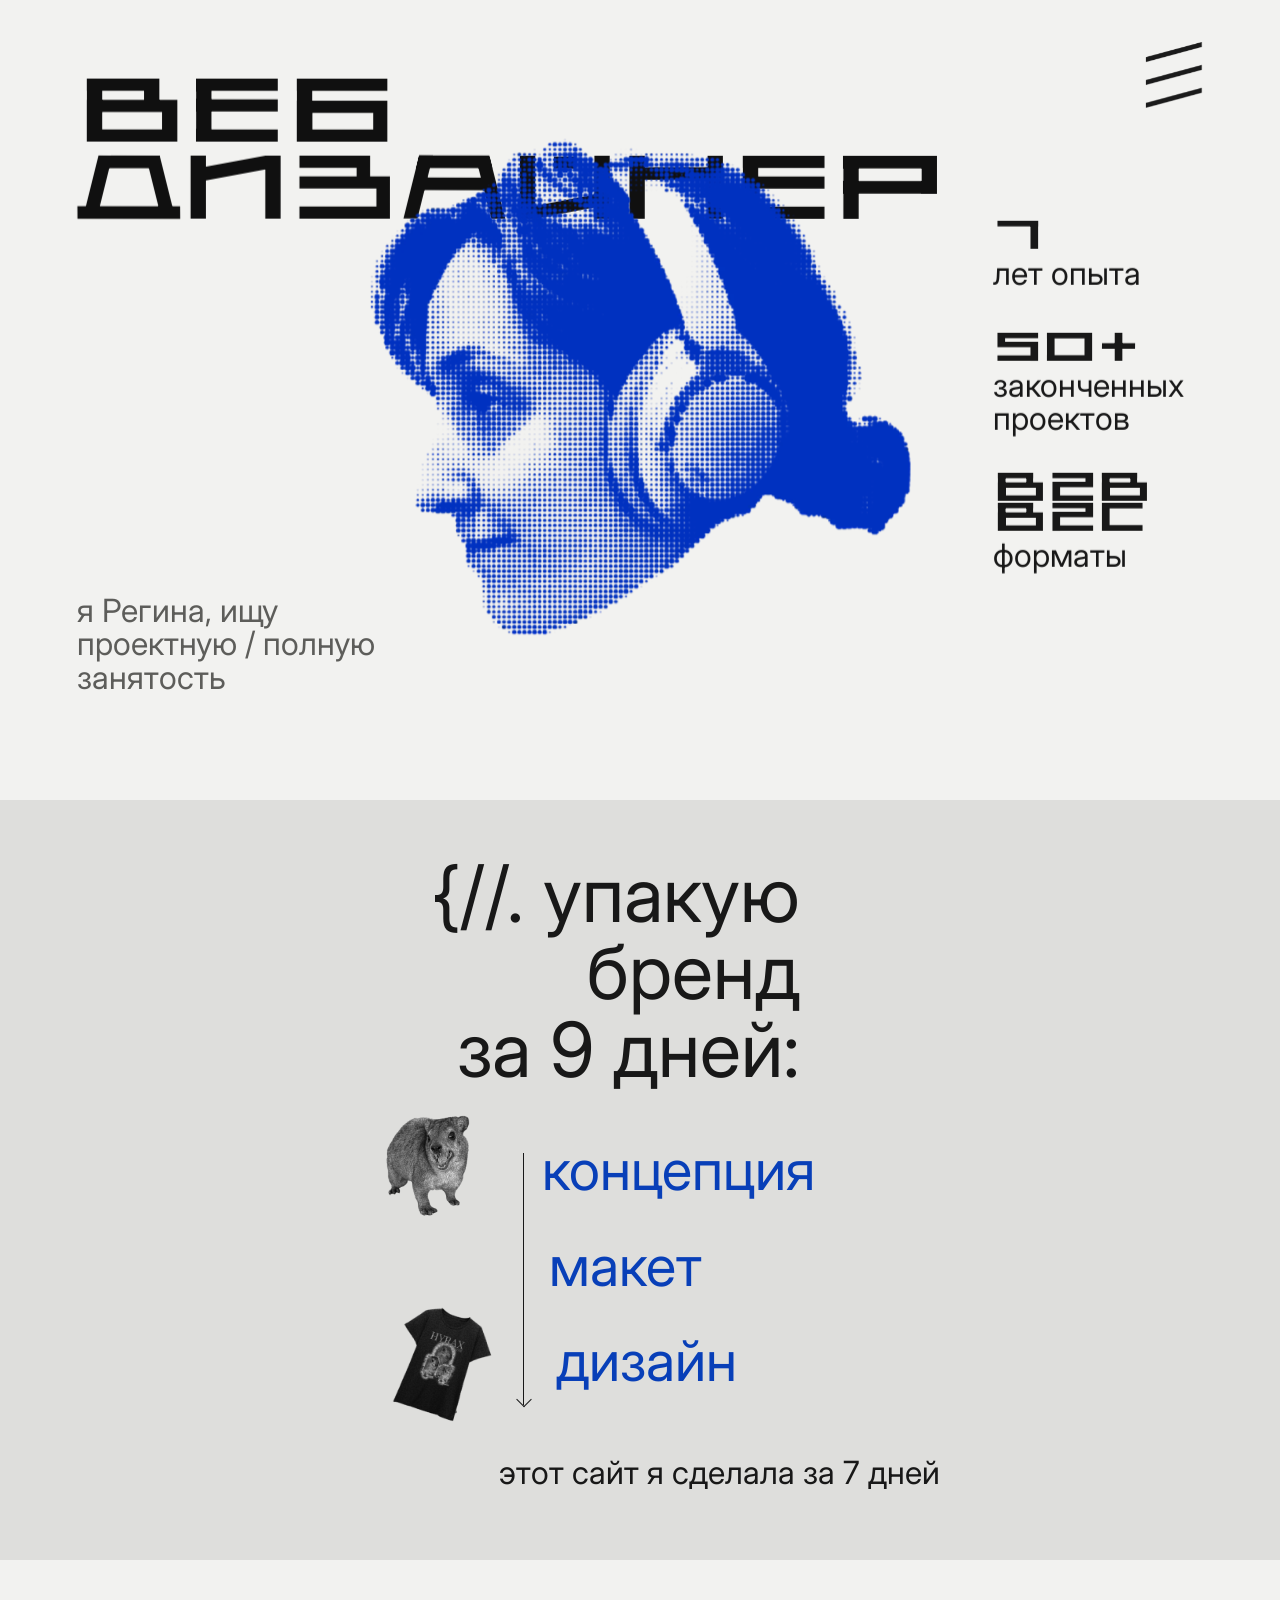
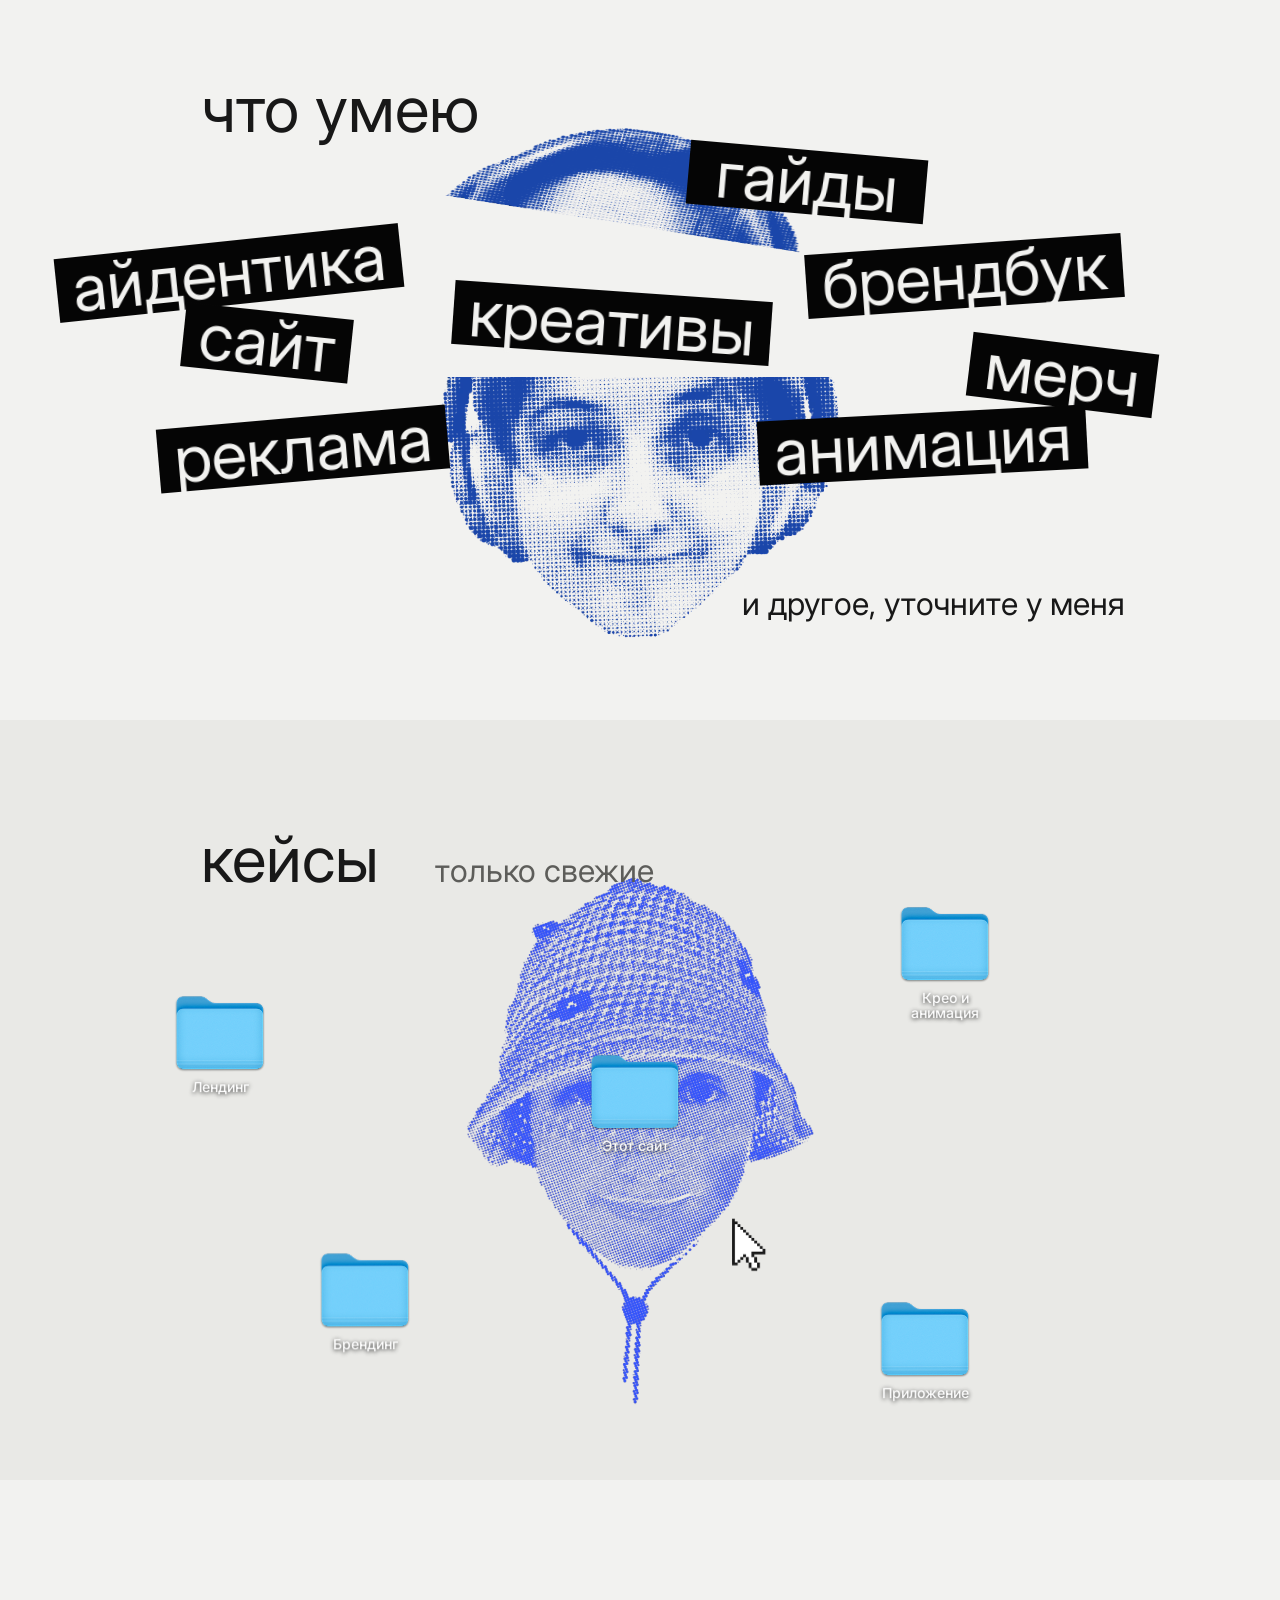
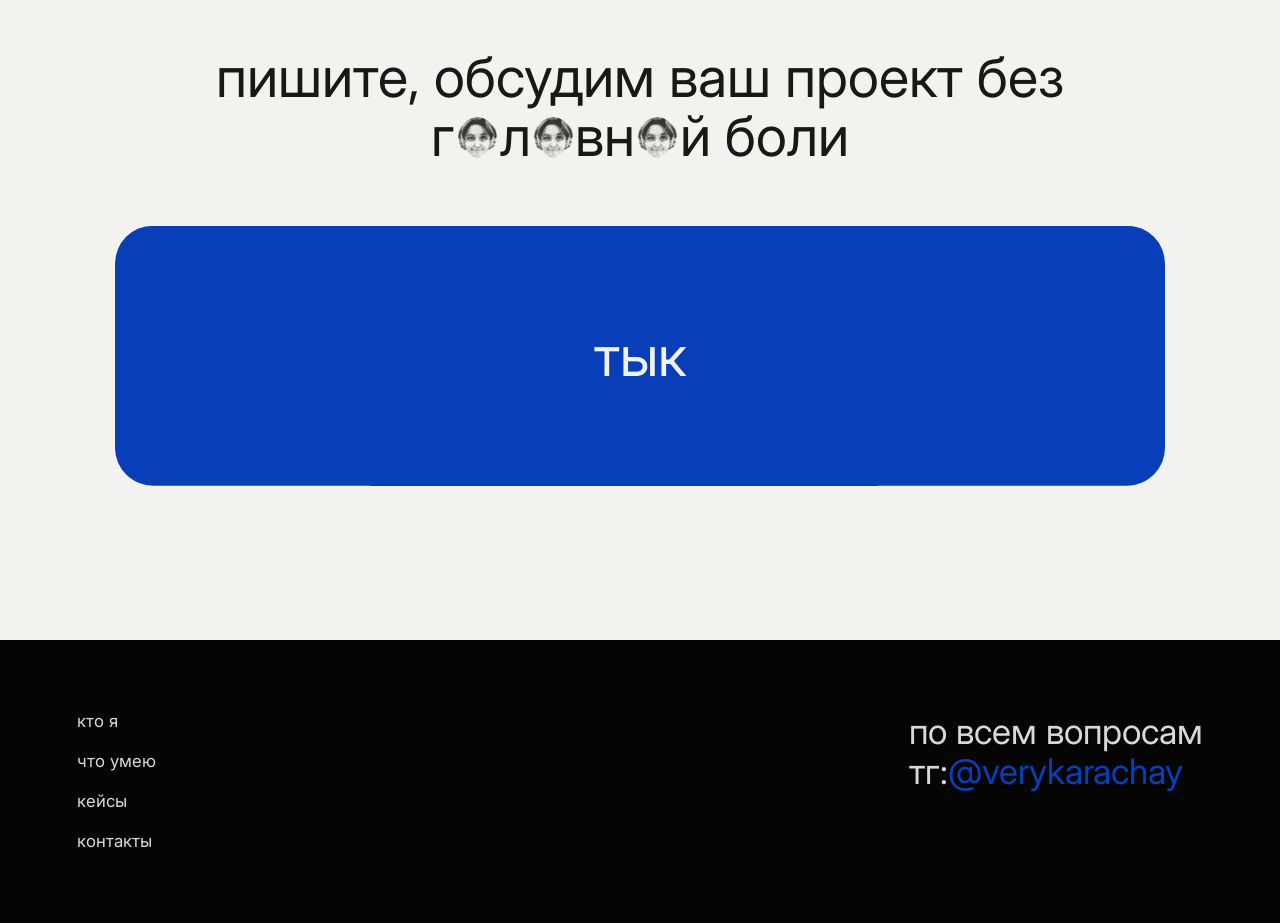
==== commit 189e3929: "Add case-tish page, portrait turntable assets, and update layout/styles New case page and image asse" ====
--- a/index.html
+++ b/index.html
@@ -10,6 +10,9 @@
   <meta property="og:description" content="Упаковка бренда за 9 дней: айдентика, гайды, брендбук, сайты, креативы.">
   <meta property="og:image" content="img/front.png">
   <meta name="twitter:card" content="summary_large_image">
+  <link rel="preconnect" href="https://fonts.googleapis.com">
+  <link rel="preconnect" href="https://fonts.gstatic.com" crossorigin>
+  <link rel="stylesheet" href="https://fonts.googleapis.com/css2?family=Inter:wght@400;500&display=swap">
   <link rel="stylesheet" href="styles.css">
 </head>
 <body>
@@ -28,7 +31,7 @@
         </h1>
         <p class="hero__intro">я Регина, ищу проектную / полную занятость</p>
         <div class="hero__visual" aria-hidden="true" data-parallax data-depth="-0.13" data-rotate="-0.05">
-          <img class="portrait turntable-img" src="img/front.png" alt="">
+          <img class="portrait turntable-img" src="img/front.webp" width="981" height="981" alt="" loading="eager" fetchpriority="high" decoding="async">
         </div>
         <dl class="stats" aria-label="ключевые факты" data-parallax data-depth="0.12" data-rotate="0.04">
           <div class="stat">
@@ -52,16 +55,16 @@
         <h2 class="package__title" id="packageTitle">{//. упакую бренд<br>за 9 дней:</h2>
         <div class="package__body">
           <div class="package__media" aria-hidden="true">
-            <img class="package__image package__image--top" src="images/А.png" alt="">
+            <img class="package__image package__image--top" src="images/А.png" width="191" height="191" alt="">
             <span class="package__arrow"></span>
-            <img class="package__image package__image--bottom" src="images/Б.png" alt="">
+            <img class="package__image package__image--bottom" src="images/Б.png" width="191" height="219" alt="">
           </div>
           <ol class="steps" data-parallax data-depth="-0.08">
             <li>концепция</li>
             <li>макет</li>
             <li>дизайн</li>
           </ol>
-          <p class="package__note">этот сайт я сделала за 7 дней</p>
+          <p class="package__note">этот сайт я сделала <br class="package__note-break">за 7 дней</p>
         </div>
       </div>
     </section>
@@ -71,8 +74,8 @@
         <h2 class="section-title" id="skillsTitle">что умею</h2>
         <div class="skills__stage">
           <div class="skills__portrait" aria-hidden="true">
-            <img class="skills__portrait-part skills__portrait-part--top" src="images/верх головы.png" alt="">
-            <img class="skills__portrait-part skills__portrait-part--bottom" src="images/низ головы.png" alt="">
+            <img class="skills__portrait-part skills__portrait-part--top" src="images/верх головы.webp" width="862" height="481" alt="" loading="lazy" decoding="async">
+            <img class="skills__portrait-part skills__portrait-part--bottom" src="images/низ головы.webp" width="815" height="518" alt="" loading="lazy" decoding="async">
           </div>
           <span class="skill-label" data-parallax data-depth="0.18" data-rotate="0.08">гайды</span>
           <span class="skill-label" data-parallax data-depth="-0.1" data-rotate="-0.04">айдентика</span>
@@ -95,25 +98,24 @@
         </div>
         <div class="desktop-board" aria-label="список кейсов">
           <div class="desktop-board__portrait" aria-hidden="true">
-            <img class="portrait" src="img/front.png" alt="">
-          </div>
-
-          <a class="case-folder case-folder--norma" href="#case-norma" aria-label="открыть кейс этот сайт" data-parallax data-depth="-0.1" data-rotate="-0.05">
+            <img class="portrait" src="images/panama.webp" width="600" height="800" alt="" loading="lazy" decoding="async">
+          </div>
+
+          <button class="case-folder case-folder--norma case-folder--soon" type="button" disabled data-parallax data-depth="-0.1" data-rotate="-0.05">
             <span class="folder-icon" aria-hidden="true"></span>
             <span class="folder-name">Этот сайт</span>
-          </a>
-
-          <button class="case-folder case-folder--site case-folder--soon" type="button" disabled data-parallax data-depth="0.12" data-rotate="0.04">
-            <span class="folder-icon" aria-hidden="true"></span>
-            <span class="folder-name">Сайт на Tilda</span>
             <span class="folder-soon">скоро</span>
           </button>
 
-          <button class="case-folder case-folder--brand case-folder--soon" type="button" disabled data-parallax data-depth="-0.16" data-rotate="-0.04">
+          <a class="case-folder case-folder--site" href="#case-tish" aria-label="открыть кейс лендинга Тишь" data-parallax data-depth="0.12" data-rotate="0.04">
+            <span class="folder-icon" aria-hidden="true"></span>
+            <span class="folder-name">Лендинг</span>
+          </a>
+
+          <a class="case-folder case-folder--brand" href="#case-pole" aria-label="открыть кейс брендинга Поле" data-parallax data-depth="-0.16" data-rotate="-0.04">
             <span class="folder-icon" aria-hidden="true"></span>
             <span class="folder-name">Брендинг</span>
-            <span class="folder-soon">скоро</span>
-          </button>
+          </a>
 
           <button class="case-folder case-folder--motion case-folder--soon" type="button" disabled data-parallax data-depth="0.16" data-rotate="0.05">
             <span class="folder-icon" aria-hidden="true"></span>
@@ -121,11 +123,10 @@
             <span class="folder-soon">скоро</span>
           </button>
 
-          <button class="case-folder case-folder--app case-folder--soon" type="button" disabled data-parallax data-depth="-0.12" data-rotate="-0.06">
+          <a class="case-folder case-folder--app" href="#case-norma" aria-label="открыть кейс приложения Норма" data-parallax data-depth="-0.12" data-rotate="-0.06">
             <span class="folder-icon" aria-hidden="true"></span>
             <span class="folder-name">Приложение</span>
-            <span class="folder-soon">скоро</span>
-          </button>
+          </a>
 
           <span class="cursor-mark" aria-hidden="true"></span>
         </div>
@@ -134,13 +135,13 @@
 
     <section class="cta section" id="contacts" aria-labelledby="ctaTitle">
       <div class="cta__inner">
-        <h2 class="cta__title" id="ctaTitle">пишите, обсудим ваш проект без г<span class="face-o" aria-hidden="true"></span>л<span class="face-o" aria-hidden="true"></span>вн<span class="face-o" aria-hidden="true"></span>й боли</h2>
+        <h2 class="cta__title" id="ctaTitle">пишите, обсудим ваш проект без <span class="cta__word">г<span class="face-o" aria-hidden="true"></span>л<span class="face-o" aria-hidden="true"></span>вн<span class="face-o" aria-hidden="true"></span>й</span> боли</h2>
         <a class="cta__button" href="https://t.me/verykarachay" target="_blank" rel="noopener" data-parallax data-depth="-0.04">тык</a>
       </div>
     </section>
   </main>
 
-  <article class="case-view" id="caseView" hidden>
+  <article class="case-view" id="caseView" data-case-route="#case-norma" hidden>
     <div class="case-page">
       <a class="back-link" href="#cases" aria-label="назад к кейсам">&lt;</a>
       <header class="case-hero">
@@ -153,46 +154,353 @@
       </header>
 
       <div class="case-body">
-        <div class="phone-strip" aria-label="мокапы экранов приложения">
-          <div class="phone">
-            <div class="phone__brand">норма</div>
-            <div class="phone__content">
-              <span class="phone__small">накопительный счет</span>
-              <strong class="phone__sum">412 300 ₽</strong>
-              <div class="phone__pill">доход за месяц<br>+8 600 ₽</div>
+        <figure class="case-figure case-figure--lead">
+          <img src="images/norma/ris-01.webp" width="1061" height="597" alt="Три экрана мобильного приложения Норма" loading="eager" fetchpriority="high" decoding="async">
+          <figcaption>Мобильное приложение «Норма»</figcaption>
+        </figure>
+
+        <dl class="case-facts">
+          <div>
+            <dt>задача:</dt>
+            <dd>обновили дизайн-систему, дополнили экранами</dd>
+          </div>
+          <div>
+            <dt>результат:</dt>
+            <dd>добавили 20+ фреймов, дополнили UI kit, создали логобук и гайдлайн</dd>
+          </div>
+          <div>
+            <dt>срок:</dt>
+            <dd>3 недели</dd>
+          </div>
+        </dl>
+      </div>
+
+      <section class="case-section" aria-labelledby="conceptTitle">
+        <h2 class="case-section__title" id="conceptTitle">концепт</h2>
+        <p class="case-section__copy">В основе концепции — контраст строгой финансовой логики и яркого лаймового акцента. Тёмные поверхности, крупная типографика и мягкие градиенты помогают быстро считывать главное и делают ежедневные сценарии понятными.</p>
+        <div class="case-gallery case-gallery--concept">
+          <figure class="case-figure">
+            <img src="images/norma/ris-02.webp" width="381" height="678" alt="Светлый экран приложения Норма на тёмном фоне" loading="lazy" decoding="async">
+            <figcaption>Концепт главного экрана</figcaption>
+          </figure>
+          <figure class="case-figure">
+            <img src="images/norma/ris-03.webp" width="381" height="678" alt="Экран премиального продукта Норма Black" loading="lazy" decoding="async">
+            <figcaption>Премиальный продукт «Норма Black»</figcaption>
+          </figure>
+        </div>
+      </section>
+
+      <section class="case-section case-section--palette" aria-labelledby="paletteTitle">
+        <h2 class="case-section__title" id="paletteTitle">палитра</h2>
+        <div class="case-palette" aria-label="цветовая палитра приложения Норма">
+          <div class="palette-card"><span class="palette-card__swatch" style="--swatch: #d4fc46"></span><strong>#D4FC46</strong></div>
+          <div class="palette-card"><span class="palette-card__swatch" style="--swatch: #4f4f51"></span><strong>#4F4F51</strong></div>
+          <div class="palette-card"><span class="palette-card__swatch" style="--swatch: #636a83"></span><strong>#636A83</strong></div>
+          <div class="palette-card"><span class="palette-card__swatch" style="--swatch: #e7e6df"></span><strong>#E7E6DF</strong></div>
+        </div>
+      </section>
+
+      <section class="case-section" aria-labelledby="logobookTitle">
+        <h2 class="case-section__title" id="logobookTitle">логобук</h2>
+        <p class="case-section__copy">Логотип собран из простых модулей и поддерживает характер продукта — технологичный, точный и дружелюбный. Знак и написание сохраняют читаемость как в интерфейсе, так и в рекламных материалах.</p>
+        <div class="case-gallery case-gallery--logobook">
+          <figure class="case-figure">
+            <img src="images/norma/ris-04.webp" width="968" height="684" alt="Конструкция логотипа Норма и фирменный знак" loading="lazy" decoding="async">
+            <figcaption>Построение логотипа</figcaption>
+          </figure>
+          <figure class="case-figure">
+            <img src="images/norma/ris-05.webp" width="969" height="684" alt="Варианты фирменного знака Норма" loading="lazy" decoding="async">
+            <figcaption>Фирменный знак</figcaption>
+          </figure>
+          <figure class="case-figure">
+            <img src="images/norma/ris-06.webp" width="968" height="684" alt="Правила использования логотипа Норма" loading="lazy" decoding="async">
+            <figcaption>Охранное поле</figcaption>
+          </figure>
+        </div>
+      </section>
+
+      <section class="case-section" aria-labelledby="screensTitle">
+        <h2 class="case-section__title" id="screensTitle">экраны</h2>
+        <p class="case-section__copy">Интерфейс объединён единой дизайн-системой: ключевые действия выделены лаймовым цветом, а суммы и статусы быстро считываются. Экраны показывают основные сценарии — от входа и главной до накоплений, вкладов, переводов и подтверждения операций.</p>
+        <div class="case-gallery case-gallery--screens">
+          <figure class="case-figure"><img src="images/norma/ris-07.webp" width="417" height="903" alt="Стартовый экран открытия счёта в приложении Норма" loading="lazy" decoding="async"><figcaption>Онбординг: открытие счёта</figcaption></figure>
+          <figure class="case-figure"><img src="images/norma/ris-08.webp" width="417" height="903" alt="Стартовый экран Норма с размытыми цветовыми элементами" loading="lazy" decoding="async"><figcaption>Онбординг: визуальная концепция</figcaption></figure>
+          <figure class="case-figure"><img src="images/norma/ris-09.webp" width="417" height="903" alt="Экран перевода рублей в евро" loading="lazy" decoding="async"><figcaption>Перевод между валютами</figcaption></figure>
+          <figure class="case-figure"><img src="images/norma/ris-10.webp" width="422" height="893" alt="Экран предложения Норма Black" loading="lazy" decoding="async"><figcaption>Премиальное предложение «Норма Black»</figcaption></figure>
+          <figure class="case-figure"><img src="images/norma/ris-11.webp" width="417" height="902" alt="Экран со списком банковских продуктов" loading="lazy" decoding="async"><figcaption>Каталог продуктов</figcaption></figure>
+          <figure class="case-figure"><img src="images/norma/ris-12.webp" width="422" height="902" alt="Экран расчёта и оплаты налога на профессиональный доход" loading="lazy" decoding="async"><figcaption>Оплата НПД</figcaption></figure>
+          <figure class="case-figure"><img src="images/norma/ris-13.webp" width="417" height="902" alt="Экран выставления счёта клиенту" loading="lazy" decoding="async"><figcaption>Выставление счёта клиенту</figcaption></figure>
+          <figure class="case-figure"><img src="images/norma/ris-14.webp" width="422" height="902" alt="Экран чека ФНС с QR-кодом" loading="lazy" decoding="async"><figcaption>Чек ФНС для клиента</figcaption></figure>
+          <figure class="case-figure"><img src="images/norma/ris-15.webp" width="417" height="914" alt="Экран дохода за май" loading="lazy" decoding="async"><figcaption>Доход за месяц</figcaption></figure>
+          <figure class="case-figure"><img src="images/norma/ris-16.webp" width="422" height="902" alt="Главный экран с балансом и последними операциями" loading="lazy" decoding="async"><figcaption>Баланс и последние операции</figcaption></figure>
+        </div>
+      </section>
+    </div>
+  </article>
+
+  <article class="case-view case-view--tish" id="caseTish" data-case-route="#case-tish" hidden>
+    <div class="case-page">
+      <a class="back-link" href="#cases" aria-label="назад к кейсам">&lt;</a>
+      <header class="case-hero">
+        <h1 class="case-title">тишь</h1>
+        <div class="case-tags" aria-label="теги кейса">
+          <span>лендинг</span>
+          <span>отдых</span>
+          <span>бронирование</span>
+        </div>
+      </header>
+
+      <div class="case-body">
+        <figure class="case-figure case-figure--lead tish-lead" data-parallax data-depth="0.025" data-rotate="0.01">
+          <div class="tish-showcase tish-showcase--lead">
+            <div class="tish-browser">
+              <div class="tish-browser__bar" aria-hidden="true"><span></span><span></span><span></span></div>
+              <div class="tish-site-hero">
+                <img src="images/tish/hero-cabin.webp" width="1536" height="1024" alt="Современный деревянный дом на берегу озера в Карелии" loading="eager" fetchpriority="high" decoding="async">
+                <div class="tish-site-hero__shade" aria-hidden="true"></div>
+                <div class="tish-site-nav"><strong>ТИШЬ</strong><span>Дома&nbsp;&nbsp; Отдых&nbsp;&nbsp; Как добраться</span><b>Выбрать даты</b></div>
+                <div class="tish-site-hero__copy"><span>Карелия · берег озера</span><h2>Место, где<br>слышно тишину</h2><p>Четыре дома среди сосен.<br>Вода, тепло и время для себя.</p></div>
+              </div>
             </div>
-            <div class="phone__button">пополнить счет</div>
-          </div>
-          <div class="phone phone--light">
-            <div class="phone__brand">открытие вклада</div>
-            <div class="phone__content">
-              <span class="phone__small">максимальный доход</span>
-              <strong class="phone__sum">85 600 ₽</strong>
-              <div class="phone__pill">15,5% годовых в рублях</div>
+            <div class="tish-phone tish-phone--lead" aria-label="Мобильная версия главного экрана">
+              <div class="tish-phone__screen tish-phone__screen--hero">
+                <img src="images/tish/hero-cabin.webp" width="1536" height="1024" alt="Дом на берегу озера в мобильной версии лендинга" loading="lazy" decoding="async">
+                <div class="tish-phone__top"><strong>ТИШЬ</strong><span>Меню</span></div>
+                <div class="tish-phone__hero-copy"><small>Карелия · берег озера</small><b>Место, где<br>слышно тишину</b><span>Выбрать даты →</span></div>
+              </div>
             </div>
-            <div class="phone__button">открыть вклад</div>
-          </div>
-          <div class="phone">
-            <div class="phone__brand">норма</div>
-            <div class="phone__content">
-              <span class="phone__check">✓</span>
-              <span class="phone__small">платеж выполнен</span>
-              <strong class="phone__sum">12 450 ₽</strong>
-            </div>
-            <div class="phone__button">сохранить чек</div>
-          </div>
-        </div>
-
-        <div class="case-facts">
-          <p class="case-fact"><strong class="tech">проблема:</strong> обновление дизайн системы</p>
-          <p class="case-fact"><strong class="tech">решение:</strong> обновление дизайн системы</p>
-          <p class="case-fact"><strong class="tech">срок:</strong> 3 недели</p>
-        </div>
-      </div>
-
-      <section class="case-description" aria-labelledby="caseDescriptionTitle">
-        <h2 id="caseDescriptionTitle">Описание</h2>
-        <p>Обновление UI для финтех-продукта: привести экраны к единой визуальной системе, сохранить понятную навигацию и сделать интерфейс спокойнее для регулярного использования.</p>
+          </div>
+          <figcaption>Лендинг загородных домов «Тишь»</figcaption>
+        </figure>
+
+        <dl class="case-facts">
+          <div>
+            <dt>задача:</dt>
+            <dd>создать спокойный лендинг для выбора дома и быстрого бронирования отдыха</dd>
+          </div>
+          <div>
+            <dt>результат:</dt>
+            <dd>адаптивный интерфейс, фирменный стиль и понятный сценарий бронирования</dd>
+          </div>
+          <div>
+            <dt>срок:</dt>
+            <dd>2 недели</dd>
+          </div>
+        </dl>
+      </div>
+
+      <section class="case-section" aria-labelledby="tishConceptTitle">
+        <h2 class="case-section__title" id="tishConceptTitle">концепт</h2>
+        <p class="case-section__copy">В основе концепции — ощущение длинной паузы вдали от города. Воздух в композиции, спокойная природная палитра и крупные фотографии передают тишину северного озера, а короткие фразы и заметные действия помогают быстро выбрать дом и перейти к бронированию.</p>
+        <div class="case-gallery case-gallery--concept tish-concept-grid">
+          <figure class="case-figure tish-photo" data-parallax data-depth="-0.035" data-rotate="-0.01">
+            <img src="images/tish/interior.webp" width="1536" height="1024" alt="Светлая гостиная деревянного дома с панорамным видом на озеро" loading="lazy" decoding="async">
+            <figcaption>Тёплое пространство внутри</figcaption>
+          </figure>
+          <figure class="case-figure tish-photo tish-photo--portrait" data-parallax data-depth="0.04" data-rotate="0.012">
+            <img src="images/tish/forest.webp" width="1024" height="1536" alt="Лесная тропа среди сосен, берёз и покрытых мхом камней" loading="lazy" decoding="async">
+            <figcaption>Северная природа как главный образ</figcaption>
+          </figure>
+        </div>
+      </section>
+
+      <section class="case-section case-section--palette" aria-labelledby="tishPaletteTitle">
+        <h2 class="case-section__title" id="tishPaletteTitle">палитра</h2>
+        <div class="case-palette" aria-label="цветовая палитра лендинга Тишь">
+          <div class="palette-card"><span class="palette-card__swatch" style="--swatch: #f2f0e8"></span><strong>#F2F0E8 · молочный</strong></div>
+          <div class="palette-card"><span class="palette-card__swatch" style="--swatch: #b9c2a3"></span><strong>#B9C2A3 · шалфейный</strong></div>
+          <div class="palette-card"><span class="palette-card__swatch" style="--swatch: #26302a"></span><strong>#26302A · хвойный</strong></div>
+          <div class="palette-card"><span class="palette-card__swatch" style="--swatch: #b56f45"></span><strong>#B56F45 · терракотовый</strong></div>
+        </div>
+      </section>
+
+      <section class="case-section" aria-labelledby="tishLogobookTitle">
+        <h2 class="case-section__title" id="tishLogobookTitle">логобук</h2>
+        <p class="case-section__copy">Словесный знак построен на широких буквах и увеличенных паузах — так даже название визуально звучит тише. Круглый знак отсылает к отражению луны в воде и работает как самостоятельная метка на носителях.</p>
+        <div class="case-gallery case-gallery--logobook tish-brand-gallery">
+          <figure class="case-figure">
+            <div class="tish-brand-board tish-brand-board--construction"><span>01 · построение</span><strong>Т И Ш Ь</strong><div class="tish-brand-lines" aria-hidden="true"></div></div>
+            <figcaption>Построение словесного знака</figcaption>
+          </figure>
+          <figure class="case-figure">
+            <div class="tish-brand-board tish-brand-board--mark"><span>02 · знак</span><i aria-hidden="true"></i><strong>тишина отражается<br>в воде</strong></div>
+            <figcaption>Знак и его образ</figcaption>
+          </figure>
+          <figure class="case-figure">
+            <div class="tish-brand-board tish-brand-board--photo"><img src="images/tish/terrace.webp" width="1536" height="1024" alt="Терраса деревянного дома с видом на озеро" loading="lazy" decoding="async"><div><strong>ТИШЬ</strong><span>Дома у озера</span></div></div>
+            <figcaption>Фирменный знак на фотографии</figcaption>
+          </figure>
+        </div>
+      </section>
+
+      <section class="case-section" aria-labelledby="tishDesktopTitle">
+        <h2 class="case-section__title" id="tishDesktopTitle">настольная версия</h2>
+        <p class="case-section__copy">Страница ведёт от атмосферы места к выбору дома, показывает включённые впечатления и завершает сценарий короткой формой. Повторяющийся призыв выбрать даты остаётся заметным, но не спорит с фотографиями.</p>
+        <figure class="case-figure tish-desktop-figure" data-parallax data-depth="0.025" data-rotate="0.006">
+          <div class="tish-desktop-page">
+            <div class="tish-browser__bar" aria-hidden="true"><span></span><span></span><span></span></div>
+            <section class="tish-page-hero">
+              <img src="images/tish/hero-cabin.webp" width="1536" height="1024" alt="Дом у тихого озера на главном экране лендинга" loading="lazy" decoding="async">
+              <div class="tish-page-nav"><strong>ТИШЬ</strong><span>Дома&nbsp;&nbsp; Чем заняться&nbsp;&nbsp; О месте</span><b>Выбрать даты</b></div>
+              <div class="tish-page-hero__copy"><small>Карелия · берег озера</small><h3>Место, где<br>слышно тишину</h3><p>Четыре дома среди сосен.<br>Вода, тепло и время для себя.</p><span>Смотреть дома ↓</span></div>
+            </section>
+            <section class="tish-page-intro"><small>О месте</small><h3>Не уезжать от жизни,<br>а возвращаться к ней</h3><p>Просыпайтесь у воды, гуляйте без маршрута и оставайтесь у огня столько, сколько захочется.</p><b>4 дома<br><small>на первой линии</small></b></section>
+            <section class="tish-page-houses"><div class="tish-page-heading"><small>Дома</small><h3>Выберите свой вид<br>на тишину</h3></div><div class="tish-house-card"><img src="images/tish/interior.webp" width="1536" height="1024" alt="Интерьер дома Сосна" loading="lazy" decoding="async"><span>Дом «Сосна» · до 4 гостей</span></div><div class="tish-house-card"><img src="images/tish/sauna.webp" width="1536" height="1024" alt="Сауна в доме Вода" loading="lazy" decoding="async"><span>Дом «Вода» · до 2 гостей</span></div></section>
+            <section class="tish-page-experience"><img src="images/tish/boat.webp" width="1536" height="1024" alt="Лодка у деревянного причала на озере" loading="lazy" decoding="async"><div><small>Включено в проживание</small><h3>Лодка, сауна,<br>завтрак и лес</h3><ul><li>Тихая прогулка по озеру</li><li>Сауна с видом на воду</li><li>Завтрак у двери каждое утро</li></ul></div></section>
+            <section class="tish-page-review"><small>Гости о нас</small><blockquote>«Здесь впервые за долгое время не хотелось проверять время»</blockquote><span>Анна и Михаил · три ночи в доме «Сосна»</span></section>
+            <section class="tish-page-booking"><div><small>Бронирование</small><h3>Выберите даты<br>для своей паузы</h3></div><div class="tish-page-fields"><span>Заезд<br><b>18 сентября</b></span><span>Выезд<br><b>21 сентября</b></span><span>Гости<br><b>2 взрослых</b></span><strong>Найти дом →</strong></div></section>
+            <footer class="tish-page-footer"><strong>ТИШЬ</strong><span>Карелия · берег озера<br>Как добраться · Связаться с нами</span></footer>
+          </div>
+          <figcaption>Полная настольная версия лендинга</figcaption>
+        </figure>
+      </section>
+
+      <section class="case-section" aria-labelledby="tishMobileTitle">
+        <h2 class="case-section__title" id="tishMobileTitle">мобильная версия</h2>
+        <p class="case-section__copy">На небольшом экране сохраняются крупные фотографии, спокойный ритм и быстрый доступ к выбору дат. Карточки домов и форма перестраиваются в последовательный вертикальный сценарий.</p>
+        <div class="case-gallery tish-mobile-grid">
+          <figure class="case-figure" data-parallax data-depth="-0.025" data-rotate="-0.008"><div class="tish-phone"><div class="tish-phone__screen tish-phone__screen--hero"><img src="images/tish/hero-cabin.webp" width="1536" height="1024" alt="Главный экран мобильного лендинга с домом у озера" loading="lazy" decoding="async"><div class="tish-phone__top"><strong>ТИШЬ</strong><span>Меню</span></div><div class="tish-phone__hero-copy"><small>Карелия · берег озера</small><b>Место, где<br>слышно тишину</b><span>Выбрать даты →</span></div></div></div><figcaption>Главный экран</figcaption></figure>
+          <figure class="case-figure" data-parallax data-depth="0.03" data-rotate="0.009"><div class="tish-phone"><div class="tish-phone__screen tish-phone__screen--content"><div class="tish-phone__top tish-phone__top--dark"><strong>ТИШЬ</strong><span>Меню</span></div><small>Дома</small><h3>Выберите свой<br>вид на тишину</h3><img src="images/tish/interior.webp" width="1536" height="1024" alt="Интерьер дома в карточке мобильного лендинга" loading="lazy" decoding="async"><b>Дом «Сосна»</b><p>До 4 гостей · сауна · вид на озеро</p><span class="tish-ui-button">Подробнее →</span></div></div><figcaption>Выбор дома</figcaption></figure>
+          <figure class="case-figure" data-parallax data-depth="-0.032" data-rotate="-0.01"><div class="tish-phone"><div class="tish-phone__screen tish-phone__screen--content"><div class="tish-phone__top tish-phone__top--dark"><strong>ТИШЬ</strong><span>Меню</span></div><img class="tish-phone__feature" src="images/tish/sauna.webp" width="1536" height="1024" alt="Сауна с видом на озеро в мобильном лендинге" loading="lazy" decoding="async"><small>Дом «Вода»</small><h3>Тепло внутри,<br>озеро перед вами</h3><ul><li>2 гостя</li><li>своя сауна</li><li>завтрак включён</li></ul><span class="tish-ui-button">Выбрать даты →</span></div></div><figcaption>Страница дома</figcaption></figure>
+          <figure class="case-figure" data-parallax data-depth="0.027" data-rotate="0.008"><div class="tish-phone"><div class="tish-phone__screen tish-phone__screen--booking"><div class="tish-phone__top tish-phone__top--dark"><strong>ТИШЬ</strong><span>Закрыть</span></div><small>Бронирование</small><h3>Когда вы хотите<br>приехать?</h3><div class="tish-phone__field"><span>Заезд</span><b>18 сентября</b></div><div class="tish-phone__field"><span>Выезд</span><b>21 сентября</b></div><div class="tish-phone__field"><span>Гости</span><b>2 взрослых</b></div><span class="tish-ui-button">Найти дом →</span><img src="images/tish/breakfast.webp" width="1536" height="1024" alt="Завтрак у окна с видом на озеро" loading="lazy" decoding="async"></div></div><figcaption>Бронирование</figcaption></figure>
+        </div>
+      </section>
+
+      <section class="case-section" aria-labelledby="tishStatesTitle">
+        <h2 class="case-section__title" id="tishStatesTitle">состояния страницы</h2>
+        <p class="case-section__copy">Дополнительные состояния поддерживают тот же визуальный язык: меню не перекрывает атмосферу, календарь оставляет только важные данные, а подтверждение завершает путь коротким и спокойным сообщением.</p>
+        <div class="case-gallery tish-states-grid">
+          <figure class="case-figure tish-state"><div class="tish-state__menu"><img src="images/tish/forest.webp" width="1024" height="1536" alt="Лес на фоне открытого меню лендинга" loading="lazy" decoding="async"><div class="tish-state__shade" aria-hidden="true"></div><header><strong>ТИШЬ</strong><span>Закрыть</span></header><nav><b>Дома</b><b>Чем заняться</b><b>О месте</b><b>Как добраться</b></nav><small>Карелия · берег озера</small></div><figcaption>Открытое меню</figcaption></figure>
+          <figure class="case-figure tish-state"><div class="tish-state__calendar"><header><strong>Выберите даты</strong><span>Закрыть</span></header><h3>Сентябрь</h3><div class="tish-calendar-week"><span>Пн</span><span>Вт</span><span>Ср</span><span>Чт</span><span>Пт</span><span>Сб</span><span>Вс</span></div><div class="tish-calendar-days"><i></i><b>1</b><b>2</b><b>3</b><b>4</b><b>5</b><b>6</b><b>7</b><b>8</b><b>9</b><b>10</b><b>11</b><b>12</b><b>13</b><b>14</b><b>15</b><b>16</b><b class="is-selected">17</b><b class="is-range">18</b><b class="is-range">19</b><b class="is-range">20</b><b class="is-selected">21</b></div><div class="tish-guests"><span>Гости<br><b>2 взрослых</b></span><strong>−&nbsp;&nbsp; 2 &nbsp;&nbsp;+</strong></div><span class="tish-ui-button">Показать дома →</span></div><figcaption>Выбор дат и гостей</figcaption></figure>
+          <figure class="case-figure tish-state"><div class="tish-state__success"><img src="images/tish/boat.webp" width="1536" height="1024" alt="Лодка на тихом озере после отправки заявки" loading="lazy" decoding="async"><div class="tish-state__shade" aria-hidden="true"></div><header><strong>ТИШЬ</strong><span>Закрыть</span></header><div><i aria-hidden="true">✓</i><h3>Дом ждёт вас</h3><p>Заявка отправлена. Мы свяжемся с вами в течение часа и подтвердим бронирование.</p><b>Вернуться на главную →</b></div></div><figcaption>Заявка отправлена</figcaption></figure>
+        </div>
+      </section>
+    </div>
+  </article>
+
+  <article class="case-view case-view--pole" id="casePole" data-case-route="#case-pole" hidden>
+    <div class="case-page">
+      <a class="back-link" href="#cases" aria-label="назад к кейсам">&lt;</a>
+      <header class="case-hero pole-case-hero">
+        <h1 class="case-title">поле</h1>
+        <div class="case-tags" aria-label="теги кейса">
+          <span>айдентика</span>
+          <span>упаковка</span>
+          <span>цветы</span>
+        </div>
+      </header>
+
+      <div class="case-body">
+        <figure class="case-figure case-figure--lead pole-lead" data-parallax data-depth="0.025" data-rotate="0.012">
+          <div class="pole-lead-board">
+            <img src="images/pole/hero-bouquet.webp" width="1536" height="1024" alt="Яркий букет в синей упаковке на столе цветочного бюро" loading="eager" fetchpriority="high" decoding="async">
+            <div class="pole-lead-logo"><strong>ПОЛЕ</strong><span>цветочное бюро</span></div>
+            <span class="pole-lead-sticker">букет<br>с характером</span>
+          </div>
+          <figcaption>Айдентика городского цветочного бюро «Поле»</figcaption>
+        </figure>
+
+        <dl class="case-facts">
+          <div>
+            <dt>задача:</dt>
+            <dd>создать заметный бренд цветочного бюро без привычной романтичной эстетики</dd>
+          </div>
+          <div>
+            <dt>результат:</dt>
+            <dd>система айдентики, упаковка, оформление точки, доставка и шаблоны для рекламы</dd>
+          </div>
+          <div>
+            <dt>срок:</dt>
+            <dd>3 недели</dd>
+          </div>
+        </dl>
+      </div>
+
+      <section class="case-section" aria-labelledby="poleConceptTitle">
+        <h2 class="case-section__title" id="poleConceptTitle">концепт</h2>
+        <p class="case-section__copy">«Поле» собирает свободные сезонные букеты для города. Визуальный язык строится на столкновении живых, несовершенных цветов с резкой типографикой и чистыми цветовыми плоскостями. Бренд выглядит смело, но не теряет ощущение ручной работы.</p>
+        <div class="case-gallery pole-concept-grid">
+          <figure class="case-figure pole-concept-photo" data-parallax data-depth="-0.035" data-rotate="-0.012"><img src="images/pole/flowers-macro.webp" width="1024" height="1536" alt="Макросъёмка коралловых тюльпанов и оранжевого ранункулюса" loading="lazy" decoding="async"><span>цвет<br>без фильтров</span><figcaption>Насыщенный и честный фотостиль</figcaption></figure>
+          <figure class="case-figure pole-concept-photo pole-concept-photo--wide" data-parallax data-depth="0.03" data-rotate="0.01"><img src="images/pole/florist.webp" width="1536" height="1024" alt="Флорист собирает свободный сезонный букет в мастерской" loading="lazy" decoding="async"><span>собрано<br>руками</span><figcaption>Процесс становится частью коммуникации</figcaption></figure>
+        </div>
+      </section>
+
+      <section class="case-section case-section--palette" aria-labelledby="polePaletteTitle">
+        <h2 class="case-section__title" id="polePaletteTitle">палитра</h2>
+        <div class="case-palette pole-palette" aria-label="цветовая палитра бренда Поле">
+          <div class="palette-card"><span class="palette-card__swatch" style="--swatch: #f3ebdd"></span><strong>#F3EBDD · сливочный</strong></div>
+          <div class="palette-card"><span class="palette-card__swatch" style="--swatch: #173cce"></span><strong>#173CCE · кобальтовый</strong></div>
+          <div class="palette-card"><span class="palette-card__swatch" style="--swatch: #ffc93c"></span><strong>#FFC93C · солнечный</strong></div>
+          <div class="palette-card"><span class="palette-card__swatch" style="--swatch: #e64b38"></span><strong>#E64B38 · коралловый</strong></div>
+        </div>
+      </section>
+
+      <section class="case-section" aria-labelledby="poleLogoTitle">
+        <h2 class="case-section__title" id="poleLogoTitle">знак и типографика</h2>
+        <p class="case-section__copy">Название набрано плотным гротеском и может растягиваться по формату, будто цветы заполняют свободное место. Круглая буква «О» превращается в простую метку: стикер, ценник или центр динамичной композиции.</p>
+        <div class="case-gallery pole-logo-grid">
+          <figure class="case-figure"><div class="pole-logo-card pole-logo-card--main"><small>основная версия</small><strong>ПОЛЕ</strong><span>цветочное бюро</span></div><figcaption>Основной словесный знак</figcaption></figure>
+          <figure class="case-figure"><div class="pole-logo-card pole-logo-card--mark"><small>динамический знак</small><i>О</i><strong>растёт<br>по формату</strong></div><figcaption>Круглая метка и принцип роста</figcaption></figure>
+          <figure class="case-figure"><div class="pole-logo-card pole-logo-card--type"><small>голос бренда</small><strong>НЕ ИДЕАЛЬНЫЙ.<br>ЗАТО ЖИВОЙ.</strong><span>букеты из сезонных цветов</span></div><figcaption>Характер сообщений</figcaption></figure>
+        </div>
+      </section>
+
+      <section class="case-section" aria-labelledby="poleSystemTitle">
+        <h2 class="case-section__title" id="poleSystemTitle">графическая система</h2>
+        <p class="case-section__copy">Круг, растянутые буквы и короткие фразы образуют гибкий набор элементов. Их можно собирать в плотный паттерн, использовать как отдельные стикеры или превращать в практичные ценники и памятки по уходу.</p>
+        <div class="case-gallery pole-elements-grid">
+          <figure class="case-figure"><div class="pole-system-card pole-system-card--pattern" aria-label="фирменный паттерн"><span>П</span><i>О</i><b>Л</b><em>Е</em><strong>ПОЛЕ</strong></div><figcaption>Модульный паттерн</figcaption></figure>
+          <figure class="case-figure"><div class="pole-system-card pole-system-card--stickers" aria-label="набор фирменных стикеров"><span>без<br>повода</span><span>собрано<br>сегодня</span><span>руками</span><span>для<br>вас</span><strong>ПОЛЕ</strong></div><figcaption>Стикеры для упаковки</figcaption></figure>
+          <figure class="case-figure"><div class="pole-system-card pole-system-card--tags"><div><small>букет № 12</small><strong>ИСКРА</strong><span>тюльпан · ранункулюс · зелень</span><b>3 900 ₽</b></div><div><small>как ухаживать</small><strong>СВЕЖАЯ<br>ВОДА</strong><span>подрезайте стебли раз в два дня</span><i>→</i></div></div><figcaption>Ценник и памятка по уходу</figcaption></figure>
+        </div>
+      </section>
+
+      <section class="case-section" aria-labelledby="polePackagingTitle">
+        <h2 class="case-section__title" id="polePackagingTitle">упаковка</h2>
+        <p class="case-section__copy">Все носители работают как конструктор: кобальтовая бумага, солнечная карточка и коралловая круглая метка комбинируются в разных пропорциях. Яркая система узнаётся даже без сложных иллюстраций.</p>
+        <div class="case-gallery pole-packaging-grid">
+          <figure class="case-figure pole-application pole-application--stationery" data-parallax data-depth="0.025" data-rotate="0.008"><img src="images/pole/stationery.webp" width="1536" height="1024" alt="Набор синей и жёлтой полиграфии с цветами на металлическом столе" loading="lazy" decoding="async"><div class="pole-card-copy"><strong>ПОЛЕ</strong><span>Это вам.<br>Просто так.</span></div><figcaption>Бумага, открытки и стикеры</figcaption></figure>
+          <figure class="case-figure pole-application pole-application--tote" data-parallax data-depth="-0.03" data-rotate="-0.009"><img src="images/pole/tote.webp" width="1124" height="1400" alt="Холщовая сумка с тюльпанами на синей скамье" loading="lazy" decoding="async"><strong class="pole-tote-logo">ПОЛЕ</strong><figcaption>Фирменный шопер для букета</figcaption></figure>
+        </div>
+      </section>
+
+      <section class="case-section" aria-labelledby="poleCollectionTitle">
+        <h2 class="case-section__title" id="poleCollectionTitle">букетная линейка</h2>
+        <p class="case-section__copy">Карточки сохраняют характер айдентики, но дают покупателю понятную информацию: размер, состав и настроение букета. Названия короткие и образные, а фотографии занимают почти весь формат.</p>
+        <div class="case-gallery pole-products-grid">
+          <figure class="case-figure pole-product"><div class="pole-product__visual"><img src="images/pole/hero-bouquet.webp" width="1536" height="1024" alt="Букет Искра в синей упаковке" loading="lazy" decoding="async"><span>новинка</span></div><div class="pole-product__info"><div><strong>ИСКРА</strong><small>тюльпаны, ранункулюсы, зелень</small></div><b>3 900 ₽</b></div><figcaption>Средний сезонный букет</figcaption></figure>
+          <figure class="case-figure pole-product"><div class="pole-product__visual"><img src="images/pole/flowers-macro.webp" width="1024" height="1536" alt="Коралловые цветы букета Жар" loading="lazy" decoding="async"><span>яркий</span></div><div class="pole-product__info"><div><strong>ЖАР</strong><small>тюльпаны, пионы, акцентные цветы</small></div><b>5 200 ₽</b></div><figcaption>Большой акцентный букет</figcaption></figure>
+          <figure class="case-figure pole-product"><div class="pole-product__visual"><img src="images/pole/florist.webp" width="1536" height="1024" alt="Свободный букет Сад в руках флориста" loading="lazy" decoding="async"><span>свободный</span></div><div class="pole-product__info"><div><strong>САД</strong><small>пионы, ветви, полевая зелень</small></div><b>4 600 ₽</b></div><figcaption>Воздушный авторский букет</figcaption></figure>
+        </div>
+      </section>
+
+      <section class="case-section" aria-labelledby="poleSpaceTitle">
+        <h2 class="case-section__title" id="poleSpaceTitle">пространство и доставка</h2>
+        <p class="case-section__copy">Вывеска превращает небольшую точку в яркий городской ориентир, а велосипед продолжает айдентику в движении. Название остаётся крупным и читаемым издалека.</p>
+        <div class="case-gallery pole-space-grid">
+          <figure class="case-figure pole-application pole-application--store"><img src="images/pole/storefront.webp" width="1536" height="1024" alt="Фасад городского цветочного магазина с синей вывеской" loading="lazy" decoding="async"><strong class="pole-store-logo">ПОЛЕ</strong><span class="pole-store-round">П</span><figcaption>Оформление цветочного бюро</figcaption></figure>
+          <figure class="case-figure pole-application pole-application--bike" data-parallax data-depth="0.022" data-rotate="0.007"><img src="images/pole/bicycle.webp" width="1536" height="1024" alt="Синий велосипед с жёлтой коробкой и букетом для доставки" loading="lazy" decoding="async"><div class="pole-bike-copy"><strong>ПОЛЕ</strong><span>цветы<br>по городу</span></div><figcaption>Фирменная доставка</figcaption></figure>
+        </div>
+      </section>
+
+      <section class="case-section" aria-labelledby="poleCampaignTitle">
+        <h2 class="case-section__title" id="poleCampaignTitle">рекламная серия</h2>
+        <p class="case-section__copy">Серия строится на коротких живых фразах и резком кадрировании. Макеты легко обновлять под новые сезонные цветы, сохраняя узнаваемый ритм и цвет.</p>
+        <div class="case-gallery pole-campaign-grid">
+          <figure class="case-figure pole-poster pole-poster--blue"><div class="pole-poster__visual"><img src="images/pole/flowers-macro.webp" width="1024" height="1536" alt="Яркие цветы в рекламном макете бренда Поле" loading="lazy" decoding="async"><header><strong>ПОЛЕ</strong><span>01</span></header><div><h3>ЦВЕТЫ<br>НЕ ПО ПЛАНУ</h3><p>Сезонные букеты каждый день</p></div></div><figcaption>Имиджевый плакат</figcaption></figure>
+          <figure class="case-figure pole-poster pole-poster--yellow"><div class="pole-poster__visual"><img src="images/pole/florist.webp" width="1536" height="1024" alt="Флорист за работой в рекламном макете" loading="lazy" decoding="async"><header><strong>ПОЛЕ</strong><span>02</span></header><div><h3>СОБРАНО<br>СЕГОДНЯ</h3><p>Ни одного одинакового букета</p></div></div><figcaption>Рассказ о процессе</figcaption></figure>
+          <figure class="case-figure pole-poster pole-poster--red"><div class="pole-poster__visual"><img src="images/pole/hero-bouquet.webp" width="1536" height="1024" alt="Букет в синей упаковке в рекламном макете" loading="lazy" decoding="async"><header><strong>ПОЛЕ</strong><span>03</span></header><div><h3>ПРОСТО<br>ПОДАРИТЕ</h3><p>Доставим по городу сегодня</p></div></div><figcaption>Макет для доставки</figcaption></figure>
+        </div>
+      </section>
+
+      <section class="case-section" aria-labelledby="poleDigitalTitle">
+        <h2 class="case-section__title" id="poleDigitalTitle">цифровые носители</h2>
+        <p class="case-section__copy">В мобильных форматах система становится ещё плотнее: крупные названия, одна фотография и одно действие. Шаблоны подходят для историй, карточки букета и сообщения после оформления заказа.</p>
+        <div class="case-gallery pole-digital-grid">
+          <figure class="case-figure" data-parallax data-depth="-0.022" data-rotate="-0.008"><div class="pole-digital-phone pole-digital-phone--story"><img src="images/pole/flowers-macro.webp" width="1024" height="1536" alt="Цветы в истории бренда Поле" loading="lazy" decoding="async"><header><strong>ПОЛЕ</strong><span>сегодня</span></header><div><small>букет дня</small><h3>ЖАР</h3><p>Пять свободных букетов<br>в наличии до вечера</p><b>Забрать →</b></div></div><figcaption>История с букетом дня</figcaption></figure>
+          <figure class="case-figure" data-parallax data-depth="0.028" data-rotate="0.009"><div class="pole-digital-phone pole-digital-phone--order"><header><strong>ПОЛЕ</strong><span>Меню</span></header><img src="images/pole/hero-bouquet.webp" width="1536" height="1024" alt="Букет Искра в мобильной карточке товара" loading="lazy" decoding="async"><div><small>сезонный букет</small><h3>ИСКРА</h3><p>Тюльпаны, ранункулюсы и свободная зелень. Каждый букет немного отличается.</p><span><b>3 900 ₽</b><strong>Заказать →</strong></span></div></div><figcaption>Карточка букета</figcaption></figure>
+          <figure class="case-figure" data-parallax data-depth="-0.026" data-rotate="-0.009"><div class="pole-digital-phone pole-digital-phone--success"><header><strong>ПОЛЕ</strong><span>Закрыть</span></header><i>✓</i><h3>БУКЕТ<br>В ПУТИ</h3><p>Мы соберём его сегодня и напишем перед доставкой.</p><div><span>Заказ № 124</span><b>Вернуться к цветам →</b></div></div><figcaption>Подтверждение заказа</figcaption></figure>
+        </div>
       </section>
     </div>
   </article>
@@ -211,7 +519,7 @@
 
   <div class="menu-overlay" id="menuOverlay" aria-hidden="true">
     <div class="menu-media" aria-hidden="true">
-      <img src="img/front.png" alt="">
+      <img src="img/front.webp" width="981" height="981" alt="" loading="lazy" decoding="async">
     </div>
     <div class="menu-panel">
       <div>
@@ -221,7 +529,6 @@
           <a href="#skills">что умею</a>
           <a href="#cases">кейсы</a>
           <a href="#contacts">контакты</a>
-          <a href="turntable.html">игра</a>
         </nav>
       </div>
       <p class="menu-contact">по всем вопросам<br>тг:<a href="https://t.me/verykarachay" target="_blank" rel="noopener">@verykarachay</a></p>
--- a/styles.css
+++ b/styles.css
@@ -1,6 +1,8 @@
     @font-face {
       font-family: "NOGGI";
       src: url("fonts/NOGGI Regular.otf") format("opentype");
+      font-style: normal;
+      font-weight: 400;
       font-display: swap;
     }
 
@@ -63,6 +65,10 @@
       background: var(--bg);
     }
 
+    body.case-mode .menu-toggle {
+      display: none;
+    }
+
     a {
       color: inherit;
     }
@@ -211,7 +217,7 @@
       max-width: 420px;
       font-family: var(--font-display);
       font-size: var(--fs-hero);
-      font-weight: 900;
+      font-weight: 400;
       transform-origin: left top;
       font-stretch: expanded;
     }
@@ -269,7 +275,7 @@
       margin: 0;
       font-family: var(--font-display);
       font-size: 1.5rem;
-      font-weight: 900;
+      font-weight: 400;
       line-height: 0.76;
       text-transform: uppercase;
       font-stretch: expanded;
@@ -301,7 +307,7 @@
       margin: 0;
       max-width: 630px;
       font-size: var(--fs-section);
-      font-weight: 500;
+      font-weight: 400;
       line-height: 1.02;
     }
 
@@ -340,6 +346,10 @@
       line-height: 1.16;
     }
 
+    .package__note-break {
+      display: none;
+    }
+
     .skills {
       overflow: hidden;
     }
@@ -347,7 +357,7 @@
     .section-title {
       margin: 0;
       font-size: var(--fs-section);
-      font-weight: 500;
+      font-weight: 400;
       line-height: 0.96;
     }
 
@@ -365,6 +375,7 @@
       aspect-ratio: 1;
       transform: translateX(-50%);
       opacity: 0.9;
+      animation: portrait-drift 9s ease-in-out infinite;
     }
 
     .skill-label {
@@ -460,6 +471,10 @@
       opacity: 0.68;
     }
 
+    .case-folder:not(.case-folder--soon) {
+      animation: none;
+    }
+
     .case-folder:not(.case-folder--soon):hover,
     .case-folder:not(.case-folder--soon):focus-visible {
       transform: translate3d(var(--parallax-x), calc(var(--parallax-y) - 8px), 0) rotate(var(--parallax-r)) scale(1.06);
@@ -477,6 +492,7 @@
       max-width: 100%;
       color: var(--muted);
       font-size: var(--fs-caption);
+      font-weight: 500;
       line-height: 1.05;
       text-align: center;
       text-shadow: 0 1px 0 rgba(242, 242, 240, 0.8);
@@ -510,11 +526,12 @@
     }
 
     .cta__title {
-      margin: 0;
+      margin: 0 auto;
       max-width: 750px;
       font-size: var(--fs-section);
-      font-weight: 500;
+      font-weight: 400;
       line-height: 1.02;
+      text-align: center;
     }
 
     .face-o {
@@ -527,6 +544,10 @@
       vertical-align: -0.04em;
     }
 
+    .cta__word {
+      white-space: nowrap;
+    }
+
     .cta__button {
       display: grid;
       place-items: center;
@@ -537,7 +558,7 @@
       background: var(--blue);
       color: var(--bg);
       font-size: 1.8rem;
-      font-weight: 700;
+      font-weight: 400;
       text-decoration: none;
       transition: transform 160ms ease, background 160ms ease;
     }
@@ -615,7 +636,6 @@
     .menu-nav a:nth-child(2) { --i: 2; }
     .menu-nav a:nth-child(3) { --i: 3; }
     .menu-nav a:nth-child(4) { --i: 4; }
-    .menu-nav a:nth-child(5) { --i: 5; }
 
     .menu-media {
       display: none;
@@ -735,135 +755,110 @@
       margin-top: 44px;
     }
 
-    .phone-strip {
-      display: grid;
-      grid-template-columns: repeat(3, minmax(92px, 1fr));
-      gap: 10px;
-      align-items: end;
-    }
-
-    .phone {
-      display: grid;
-      grid-template-rows: auto 1fr auto;
-      min-height: 280px;
-      padding: 18px 14px;
-      border: 6px solid var(--dark);
-      border-radius: 28px;
-      background: #090909;
-      color: var(--bg);
-      box-shadow: 8px 8px 0 rgba(24, 24, 24, 0.12);
-      overflow: hidden;
-      transition: transform 220ms ease;
-    }
-
-    .phone:hover {
-      transform: translateY(-8px) rotate(var(--phone-r, 0deg));
-    }
-
-    .phone:nth-child(1) { --phone-r: -1.2deg; }
-    .phone:nth-child(2) { --phone-r: 1deg; }
-    .phone:nth-child(3) { --phone-r: -0.7deg; }
-
-    .phone--light {
-      background: #f8f8f6;
-      color: var(--ink);
-    }
-
-    .phone__brand {
-      font-size: 0.82rem;
-      font-weight: 800;
+    .case-figure {
+      min-width: 0;
+      margin: 0;
+    }
+
+    .case-figure img {
+      display: block;
+      width: 100%;
+      height: auto;
+      background: #f8f6f5;
+    }
+
+    .case-figure figcaption {
+      margin-top: 16px;
+      color: var(--muted);
+      font-size: 0.92rem;
+      line-height: 1.2;
+    }
+
+    .case-figure--lead img {
+      border-radius: 24px;
+    }
+
+    .case-facts {
+      display: grid;
+      gap: 26px;
+      margin: 0;
+      align-self: end;
+    }
+
+    .case-facts div {
+      display: grid;
+      gap: 8px;
+    }
+
+    .case-facts dt,
+    .case-facts dd {
+      margin: 0;
+    }
+
+    .case-facts dt {
+      font-size: 2.25rem;
+    }
+
+    .case-facts dd {
+      max-width: 680px;
+      font-size: 1.35rem;
+      line-height: 1.08;
+    }
+
+    .case-section {
+      margin-top: 84px;
+    }
+
+    .case-section__title {
+      margin: 0;
+      font-family: var(--font-display);
+      font-size: 2rem;
+      font-weight: 400;
+      line-height: 1.125;
       text-transform: uppercase;
-    }
-
-    .phone__content {
-      display: grid;
-      align-content: center;
-      gap: 12px;
-    }
-
-    .phone__small {
-      color: inherit;
-      opacity: 0.66;
-      font-size: 0.68rem;
-    }
-
-    .phone__sum {
-      font-size: 1.65rem;
-      font-weight: 800;
-      line-height: 1;
-    }
-
-    .phone__pill {
-      min-height: 52px;
-      padding: 12px;
-      border-radius: 10px;
-      background: rgba(242, 242, 240, 0.06);
-      font-size: 0.72rem;
-      line-height: 1.25;
-    }
-
-    .phone--light .phone__pill {
-      background: rgba(24, 24, 24, 0.06);
-    }
-
-    .phone__button {
-      display: grid;
-      place-items: center;
-      min-height: 46px;
-      border-radius: 10px;
-      background: #b8ff00;
-      color: var(--ink);
-      font-size: 0.72rem;
-      font-weight: 800;
-    }
-
-    .phone__check {
-      display: grid;
-      place-items: center;
-      width: 70px;
-      height: 70px;
-      margin: 0 auto;
-      border-radius: 50%;
-      background: #b8ff00;
-      color: var(--ink);
-      font-size: 2rem;
-      font-weight: 900;
-    }
-
-    .case-facts {
-      display: grid;
-      gap: 26px;
-    }
-
-    .case-fact {
-      margin: 0;
-      font-size: 2rem;
-      line-height: 1.08;
-    }
-
-    .case-fact strong {
-      display: block;
-      font-size: 2.25rem;
-      color: var(--ink);
-    }
-
-    .case-description {
-      margin-top: 50px;
-      padding-top: 28px;
-    }
-
-    .case-description h2 {
-      margin: 0 0 16px;
-      font-size: 2.25rem;
-      font-weight: 500;
-    }
-
-    .case-description p {
-      max-width: 760px;
-      margin: 0;
+      font-synthesis: none;
+      text-rendering: geometricPrecision;
+    }
+
+    .case-section__copy {
+      max-width: 940px;
+      margin: 18px 0 0;
       color: var(--muted);
       font-size: 1.15rem;
-      line-height: 1.25;
+      line-height: 1.28;
+    }
+
+    .case-gallery {
+      display: grid;
+      gap: 28px 18px;
+      margin-top: 32px;
+    }
+
+    .case-gallery--screens {
+      grid-template-columns: repeat(2, minmax(0, 1fr));
+    }
+
+    .case-palette {
+      display: grid;
+      grid-template-columns: repeat(2, minmax(0, 1fr));
+      gap: 14px;
+      margin-top: 32px;
+    }
+
+    .palette-card {
+      display: grid;
+      gap: 10px;
+      min-width: 0;
+    }
+
+    .palette-card__swatch {
+      aspect-ratio: 1.25;
+      background: var(--swatch);
+    }
+
+    .palette-card strong {
+      font-size: 0.95rem;
+      font-weight: 500;
     }
 
     @keyframes portrait-drift {
@@ -1052,6 +1047,11 @@
         grid-template-columns: 1fr 1.7fr;
         align-items: end;
       }
+
+      .case-gallery--concept,
+      .case-gallery--logobook {
+        grid-template-columns: repeat(2, minmax(0, 1fr));
+      }
     }
 
     @media (min-width: 900px) {
@@ -1181,13 +1181,15 @@
 
       .menu-media img {
         position: absolute;
-        left: 3%;
-        top: 16%;
-        width: 96%;
+        left: 50%;
+        top: 50%;
+        width: 82%;
+        height: auto;
         max-width: none;
-        filter: blur(10px) saturate(1.1);
-        opacity: 0.84;
+        filter: none;
+        opacity: 1;
         mix-blend-mode: multiply;
+        transform: translate(-50%, -50%);
       }
 
       .menu-panel {
@@ -1215,22 +1217,17 @@
         align-items: center;
       }
 
-      .phone-strip {
-        gap: 18px;
-      }
-
-      .phone {
-        min-height: 420px;
-        border-radius: 36px;
-      }
-
-      .case-fact {
-        font-size: 3.15rem;
-      }
-
-      .case-fact strong {
-        display: inline;
-        font-size: 3.6rem;
+      .case-gallery--concept {
+        grid-template-columns: repeat(2, minmax(0, 1fr));
+      }
+
+      .case-gallery--logobook {
+        grid-template-columns: repeat(3, minmax(0, 1fr));
+      }
+
+      .case-gallery--screens,
+      .case-palette {
+        grid-template-columns: repeat(4, minmax(0, 1fr));
       }
     }
 
@@ -1285,6 +1282,8 @@
         max-width: 405px;
         padding-top: 0;
         font-size: 2.15rem;
+        font-weight: 400;
+        font-stretch: normal;
       }
 
       .home-view .hero__title span {
@@ -1343,7 +1342,7 @@
       }
 
       .home-view .stat:nth-child(3) dt {
-        font-size: 0.66rem;
+        font-size: 0.86rem;
       }
 
       .home-view .stat:nth-child(3) {
@@ -1363,7 +1362,7 @@
       .home-view .package__title {
         max-width: 430px;
         margin: 0 auto;
-        font-size: 1.9rem;
+        font-size: 2.3rem;
         line-height: 1.03;
         text-align: center;
       }
@@ -1374,23 +1373,35 @@
 
       .home-view .package__body {
         position: relative;
-        display: block;
-        min-height: 180px;
+        display: grid;
+        grid-template-columns: 110px minmax(0, 1fr);
+        align-items: start;
+        gap: 20px;
+        min-height: 0;
         margin-top: 26px;
       }
 
+      .home-view .package__media {
+        display: grid;
+        justify-items: start;
+        gap: 16px;
+        min-height: 0;
+      }
+
+      .home-view .package__arrow {
+        left: 100px;
+      }
+
       .home-view .steps {
-        width: 210px;
-        margin-left: 166px;
-        gap: 8px;
+        width: auto;
+        margin-left: 0;
+        gap: 20px;
         font-size: 1.75rem;
         line-height: 1.08;
       }
 
       .home-view .package__note {
-        position: absolute;
-        right: 0;
-        bottom: 2px;
+        margin-top: 16px;
         max-width: 245px;
         font-size: 0.96rem;
         line-height: 1.12;
@@ -1494,8 +1505,10 @@
 
       .home-view .cta__title {
         max-width: 450px;
+        margin: 0 auto;
         font-size: 2.25rem;
         line-height: 1.03;
+        text-align: center;
       }
 
       .home-view .cta__button {
@@ -1545,7 +1558,7 @@
       }
 
       .home-view .stat:nth-child(3) dt {
-        font-size: 0.6rem;
+        font-size: 0.66rem;
       }
 
       .home-view .stat dd {
@@ -1554,15 +1567,11 @@
 
       .home-view .package__title {
         max-width: 300px;
-        font-size: 1.45rem;
+        font-size: 1.7rem;
       }
 
       .home-view .cta__title {
         font-size: 1.82rem;
-      }
-
-      .home-view .steps {
-        margin-left: 150px;
       }
 
       .home-view .skill-label:nth-of-type(1) { right: 8%; }
@@ -1607,17 +1616,42 @@
     .footer-nav,
     .footer-contact,
     .case-title,
-    .case-description,
+    .case-section,
     .skill-label,
     .case-folder__name {
       font-family: var(--font-main);
     }
 
-    .tech,
-    .case-facts dt {
+    .tech {
       font-family: var(--font-display);
       font-weight: 900;
       line-height: .84;
+    }
+
+    .case-facts dt {
+      font-family: var(--font-display);
+      font-weight: 400;
+      line-height: 1.1;
+      text-transform: uppercase;
+      font-synthesis: none;
+      text-rendering: geometricPrecision;
+    }
+
+    #caseView .case-title,
+    #caseView .case-tags span,
+    #caseView .case-facts dd,
+    #caseView .case-section__copy,
+    #caseView .case-figure figcaption,
+    #caseView .palette-card strong {
+      font-family: var(--font-main);
+      font-weight: 400;
+    }
+
+    #caseView .case-facts dt,
+    #caseView .case-section__title {
+      font-family: var(--font-display);
+      font-weight: 400;
+      font-synthesis: none;
     }
 
     .case-tags span {
@@ -2041,13 +2075,14 @@
       .cta__inner {
         display: grid;
         grid-template-columns: minmax(0, 1050px);
+        justify-content: center;
         gap: 46px;
         align-content: center;
       }
 
       .cta__title {
         max-width: 920px;
-        margin: 0;
+        margin: 0 auto;
         font-size: 56px;
         line-height: 1.05;
       }
@@ -2061,7 +2096,6 @@
       }
 
       .site-footer {
-        min-height: 650px;
         padding: 72px var(--page-pad);
       }
 
@@ -2087,13 +2121,6 @@
         grid-template-columns: 42% 58%;
       }
 
-      .menu-media img {
-        left: 50%;
-        top: 50%;
-        width: 130%;
-        transform: translate(-50%, -50%);
-      }
-
       .menu-nav {
         font-size: var(--fs-menu);
       }
@@ -2120,21 +2147,24 @@
       }
 
       .case-tags span {
-        padding: 8px 14px;
-        font-size: 20px;
+        min-height: 52px;
+        padding: 0 20px;
+        font-size: 24px;
       }
 
       .case-body {
         grid-template-columns: minmax(480px, .9fr) minmax(400px, 1.1fr);
         gap: 64px;
+        align-items: start;
       }
 
       .case-facts {
         gap: 28px;
+        align-self: start;
       }
 
       .case-facts dt {
-        font-size: var(--fs-mid);
+        font-size: 30px;
       }
 
       .case-facts dd {
@@ -2142,18 +2172,27 @@
         line-height: 1.04;
       }
 
-      .case-description {
-        margin-top: 70px;
-      }
-
-      .case-description h2 {
-        font-size: var(--fs-section);
-      }
-
-      .case-description p {
-        max-width: none;
+      .case-section {
+        margin-top: 112px;
+      }
+
+      .case-section__title {
+        font-size: 32px;
+      }
+
+      .case-section__copy {
+        max-width: 980px;
         font-size: var(--fs-body);
         line-height: 1.12;
+      }
+
+      .case-figure figcaption,
+      .palette-card strong {
+        font-size: var(--fs-caption);
+      }
+
+      .case-gallery--screens {
+        gap: 40px;
       }
     }
 
@@ -2228,72 +2267,94 @@
         --fs-body: 20px;
       }
 
-      .section {
-        min-height: 0;
+      .home-view .section {
+        min-height: 100vh;
+        min-height: 100svh;
         padding-block: var(--section-pad);
       }
 
-      .home-view .hero {
-        height: 900px;
-        min-height: 900px;
-        padding-top: 72px;
-      }
-
       .home-view .hero__inner {
-        height: 770px;
-        min-height: 770px;
+        height: auto;
+        min-height: max(720px, calc(100vh - 108px));
+        min-height: max(720px, calc(100svh - 108px));
+      }
+
+      .home-view .hero__title {
+        top: 34px;
+        max-width: calc(100% - 44px);
+        font-size: clamp(2.2rem, 9vw, 2.5rem);
+        line-height: .84;
+      }
+
+      .home-view .hero__visual {
+        top: clamp(115px, 14svh, 135px);
+        left: max(5vw, calc(50% - 190px));
+        width: min(90vw, 380px);
+      }
+
+      .home-view .hero__visual .portrait {
+        transform: translateY(22px) scale(1.1);
+        transform-origin: center;
+      }
+
+      .home-view .hero__intro {
+        top: auto;
+        bottom: 16px;
+        max-width: 58%;
+        font-size: 1.35rem;
+        line-height: 1.06;
+      }
+
+      .home-view .stats {
+        top: auto;
+        right: 0;
+        bottom: 16px;
+        left: auto;
+        grid-template-columns: 1fr;
+        gap: 24px;
+        width: 40%;
+      }
+
+      .home-view .stat:nth-child(3) {
+        grid-column: auto;
+      }
+
+      .home-view .stat dt,
+      .home-view .stat:nth-child(3) dt {
+        font-size: 1.65rem;
+        line-height: .82;
+      }
+
+      .home-view .stat dd {
+        font-size: 1.05rem;
+        line-height: 1;
       }
 
       .hero__title {
         max-width: 330px;
         line-height: .9;
-      }
-
-      .home-view .hero__visual {
-        left: calc(50% - min(43vw, 180px));
-        top: 116px;
-        width: min(86vw, 360px);
-      }
-
-      .home-view .hero__intro {
-        bottom: 0;
-        max-width: 300px;
-      }
-
-      .home-view .stats {
-        top: 470px;
-        right: auto;
-        left: 50%;
-        width: 190px;
-        display: grid;
-        grid-template-columns: 1fr;
-        gap: 8px;
-        transform: translateX(-50%);
-      }
-
-      .home-view .stat:nth-child(3) {
-        grid-column: auto;
-        min-width: 0;
-      }
-
-      .home-view .stat {
-        gap: 2px;
-      }
-
-      .home-view .stat dt {
-        font-size: 24px;
-      }
-
-      .home-view .stat dd {
-        max-width: none;
-        font-size: 15px;
-        line-height: 1.02;
       }
 
       .package__title {
         max-width: 330px;
         margin-inline: auto;
         text-align: center;
+      }
+
+      .home-view .package__inner {
+        position: relative;
+        min-height: max(720px, calc(100vh - 108px));
+        min-height: max(720px, calc(100svh - 108px));
+      }
+
+      .home-view .package__title {
+        position: absolute;
+        top: 50px;
+        right: auto;
+        left: 0;
+        margin: 0;
+        font-size: 2.6rem;
+        text-align: left;
       }
 
       .package__body {
@@ -2303,30 +2364,153 @@
         gap: 20px;
       }
 
+      .home-view .package__body {
+        position: absolute;
+        top: 250px;
+        right: 0;
+        bottom: 0;
+        left: 0;
+        grid-template-columns: min(32vw, 140px) max-content;
+        justify-content: center;
+        align-items: start;
+        gap: clamp(18px, 6vw, 28px);
+        min-height: 0;
+        margin-top: 0;
+      }
+
       .package__media {
         min-height: 250px;
         gap: 46px;
       }
 
+      .home-view .package__media {
+        justify-items: center;
+        align-content: start;
+        gap: clamp(80px, 11svh, 104px);
+        min-height: 430px;
+      }
+
       .package__image {
         width: 78px;
       }
 
+      .home-view .package__image {
+        width: min(28vw, 120px);
+      }
+
+      .home-view .package__image--top {
+        transform: translateY(32px);
+      }
+
       .package__image--bottom {
         width: 92px;
       }
 
+      .home-view .package__image--bottom {
+        width: min(38vw, 165px);
+        transform: translateY(-16px);
+      }
+
       .package__arrow {
         height: 150px;
       }
 
+      .home-view .package__arrow {
+        top: calc(50% - 40px);
+        left: 100%;
+        height: 260px;
+      }
+
       .steps {
         gap: 16px;
+      }
+
+      .home-view .steps {
+        justify-items: start;
+        gap: clamp(26px, 4svh, 36px);
+        margin-top: 175px;
+        font-size: clamp(2rem, 9vw, 2.5rem);
+        text-align: left;
+        translate: 0 -50%;
+      }
+
+      .home-view .steps li {
+        --step-shift: 0;
       }
 
       .package__note {
         grid-column: 1 / -1;
         margin-top: 12px;
+      }
+
+      .home-view .package__note {
+        position: absolute;
+        right: auto;
+        bottom: 80px;
+        left: 0;
+        max-width: none;
+        font-size: 1.7rem;
+      }
+
+      .home-view .package__note-break {
+        display: block;
+      }
+
+      .home-view .skills__inner {
+        position: relative;
+        min-height: max(720px, calc(100vh - 108px));
+        min-height: max(720px, calc(100svh - 108px));
+      }
+
+      .home-view .skills .section-title {
+        position: absolute;
+        top: 115px;
+        left: 0;
+        z-index: 4;
+        font-size: 2.6rem;
+      }
+
+      .home-view .skills__stage {
+        position: absolute;
+        top: 150px;
+        right: 0;
+        bottom: 0;
+        left: 0;
+        min-height: 0;
+        margin-top: 0;
+      }
+
+      .home-view .skills__portrait {
+        top: 80px;
+        width: min(99vw, 423px);
+        height: auto;
+        aspect-ratio: 470 / 549;
+      }
+
+      .home-view .skills__portrait-part--top {
+        top: -70px;
+      }
+
+      .home-view .skill-label {
+        min-height: 38px;
+        padding: 4px 11px 6px;
+        font-size: clamp(1.25rem, 5.5vw, 1.45rem);
+      }
+
+      .home-view .skill-label:nth-of-type(1) { right: 24%; top: 70px; }
+      .home-view .skill-label:nth-of-type(2) { left: 0; top: 130px; }
+      .home-view .skill-label:nth-of-type(3) { right: 0; top: 155px; }
+      .home-view .skill-label:nth-of-type(4) { left: 4%; top: 215px; }
+      .home-view .skill-label:nth-of-type(5) { left: 30%; top: 285px; }
+      .home-view .skill-label:nth-of-type(6) { right: 0; top: 245px; }
+      .home-view .skill-label:nth-of-type(7) { left: 0; top: 375px; }
+      .home-view .skill-label:nth-of-type(8) { right: 0; top: 405px; }
+
+      .home-view .skills__note {
+        right: 0;
+        bottom: 0;
+        max-width: 290px;
+        font-size: 1.7rem;
       }
 
       .skills__stage {
@@ -2345,15 +2529,6 @@
         padding: 3px 9px 5px;
         font-size: 20px;
       }
-
-      .skill-label:nth-of-type(1) { top: 42px; right: 3%; }
-      .skill-label:nth-of-type(2) { top: 98px; left: 0; }
-      .skill-label:nth-of-type(3) { top: 126px; right: 0; }
-      .skill-label:nth-of-type(4) { top: 175px; left: 16%; }
-      .skill-label:nth-of-type(5) { top: 200px; right: 0; }
-      .skill-label:nth-of-type(6) { top: 274px; left: 0; }
-      .skill-label:nth-of-type(7) { top: 300px; right: 0; }
-      .skill-label:nth-of-type(8) { top: 392px; right: 0; }
 
       .cases__head {
         display: flex;
@@ -2403,11 +2578,6 @@
         font-size: 42px;
       }
 
-      .site-footer {
-        min-height: 530px;
-        padding: 54px var(--page-pad);
-      }
-
       .footer__inner {
         gap: 90px;
       }
@@ -2439,7 +2609,1813 @@
       }
 
       .case-facts dd,
-      .case-description p {
+      .case-section__copy {
         font-size: 20px;
       }
-    }
+
+      .case-section__title {
+        font-size: 32px;
+      }
+
+      .case-gallery {
+        gap: 24px 12px;
+      }
+    }
+
+    /* Кейс «Тишь» */
+    .case-view--tish {
+      --tish-paper: #f2f0e8;
+      --tish-sage: #b9c2a3;
+      --tish-pine: #26302a;
+      --tish-clay: #b56f45;
+      --tish-line: rgba(38, 48, 42, 0.2);
+    }
+
+    .case-view--tish .case-title {
+      letter-spacing: -0.045em;
+    }
+
+    .case-view--tish #tishLogobookTitle {
+      font-family: var(--font-main);
+      font-weight: 500;
+      line-height: 1;
+      letter-spacing: -0.025em;
+      text-transform: lowercase;
+    }
+
+    .tish-desktop-page {
+      position: relative;
+      overflow: hidden;
+      border: 1px solid rgba(38, 48, 42, 0.16);
+      border-radius: 14px;
+      background: var(--tish-paper);
+      box-shadow: 0 24px 60px rgba(38, 48, 42, 0.2);
+    }
+
+    .case-view--tish .case-figure > img,
+    .tish-brand-board {
+      border-radius: clamp(10px, 1.2vw, 16px);
+    }
+
+    .tish-browser__bar {
+      display: flex;
+      align-items: center;
+      gap: 5px;
+      height: clamp(18px, 2.4vw, 32px);
+      padding: 0 10px;
+      background: var(--tish-paper);
+    }
+
+    .tish-browser__bar span {
+      width: clamp(3px, 0.55vw, 7px);
+      aspect-ratio: 1;
+      border-radius: 50%;
+      background: rgba(38, 48, 42, 0.28);
+    }
+
+    .tish-page-hero > img,
+    .tish-state__menu > img,
+    .tish-state__success > img {
+      position: absolute;
+      inset: 0;
+      width: 100%;
+      height: 100%;
+      object-fit: cover;
+    }
+
+    .tish-state__shade {
+      position: absolute;
+      inset: 0;
+      background: linear-gradient(180deg, rgba(15, 23, 18, 0.42), rgba(15, 23, 18, 0.05) 46%, rgba(15, 23, 18, 0.48));
+    }
+
+    .tish-page-nav,
+    .tish-phone__top {
+      position: absolute;
+      z-index: 2;
+      top: 0;
+      left: 0;
+      right: 0;
+      display: flex;
+      align-items: center;
+      justify-content: space-between;
+    }
+
+    .tish-page-nav strong,
+    .tish-page-footer strong {
+      font-size: 1.45em;
+      letter-spacing: 0.16em;
+    }
+
+    .tish-page-nav b {
+      padding: 0.7em 1.15em;
+      border-radius: 999px;
+      background: var(--tish-paper);
+      color: var(--tish-pine);
+      font-weight: 500;
+    }
+
+    .tish-phone__hero-copy small,
+    .tish-page-hero__copy small {
+      font-size: clamp(6px, 0.72vw, 12px);
+      text-transform: uppercase;
+      letter-spacing: 0.12em;
+    }
+
+    .tish-phone {
+      position: relative;
+      overflow: hidden;
+      aspect-ratio: 9 / 19.3;
+      padding: clamp(4px, 0.6vw, 8px);
+      border: 1px solid rgba(255, 255, 255, 0.32);
+      border-radius: clamp(20px, 3vw, 42px);
+      background: #121614;
+      box-shadow: 0 24px 50px rgba(20, 27, 23, 0.35);
+    }
+
+    .tish-phone::before {
+      content: "";
+      position: absolute;
+      z-index: 4;
+      top: clamp(8px, 1vw, 13px);
+      left: 50%;
+      width: 28%;
+      height: clamp(5px, 0.75vw, 10px);
+      transform: translateX(-50%);
+      border-radius: 999px;
+      background: #101311;
+    }
+
+    .tish-phone__screen {
+      position: relative;
+      overflow: hidden;
+      width: 100%;
+      height: 100%;
+      border-radius: clamp(16px, 2.4vw, 34px);
+      background: var(--tish-paper);
+      color: var(--tish-pine);
+    }
+
+    .tish-phone__screen--hero > img {
+      width: 100%;
+      height: 100%;
+      object-fit: cover;
+    }
+
+    .tish-phone__screen--hero::after {
+      content: "";
+      position: absolute;
+      inset: 0;
+      background: linear-gradient(180deg, rgba(20, 28, 23, 0.34), transparent 42%, rgba(20, 28, 23, 0.6));
+    }
+
+    .tish-phone__top {
+      padding: 10% 7% 0;
+      color: var(--tish-paper);
+      font-size: clamp(5px, 0.64vw, 10px);
+    }
+
+    .tish-phone__top strong {
+      letter-spacing: 0.16em;
+    }
+
+    .tish-phone__top--dark {
+      position: relative;
+      padding: 10% 0 0;
+      color: var(--tish-pine);
+    }
+
+    .tish-phone__hero-copy {
+      position: absolute;
+      z-index: 2;
+      left: 7%;
+      right: 7%;
+      bottom: 7%;
+      display: grid;
+      gap: clamp(8px, 1.2vw, 18px);
+      color: var(--tish-paper);
+    }
+
+    .tish-phone__hero-copy b {
+      font-family: Georgia, serif;
+      font-size: clamp(12px, 1.8vw, 28px);
+      font-weight: 400;
+      line-height: 0.96;
+      letter-spacing: -0.04em;
+    }
+
+    .tish-phone__hero-copy > span,
+    .tish-ui-button {
+      display: inline-flex;
+      align-items: center;
+      justify-content: center;
+      min-height: clamp(20px, 2.8vw, 42px);
+      padding: 0.6em 1em;
+      border-radius: 999px;
+      background: var(--tish-paper);
+      color: var(--tish-pine);
+      font-size: clamp(6px, 0.72vw, 11px);
+      font-weight: 600;
+    }
+
+    .tish-concept-grid {
+      align-items: end;
+    }
+
+    .tish-photo {
+      overflow: hidden;
+    }
+
+    .tish-photo img {
+      aspect-ratio: 4 / 3;
+      object-fit: cover;
+    }
+
+    .tish-photo--portrait img {
+      aspect-ratio: 3 / 4;
+    }
+
+    .tish-brand-board {
+      position: relative;
+      overflow: hidden;
+      min-height: 250px;
+      aspect-ratio: 1.25;
+      padding: clamp(18px, 2.4vw, 34px);
+      background: var(--tish-paper);
+      color: var(--tish-pine);
+    }
+
+    .tish-brand-board > span {
+      font-size: clamp(8px, 0.85vw, 12px);
+      text-transform: uppercase;
+      letter-spacing: 0.12em;
+    }
+
+    .tish-brand-board--construction {
+      display: grid;
+      align-content: space-between;
+    }
+
+    .tish-brand-board--construction strong {
+      position: relative;
+      z-index: 2;
+      font-family: Georgia, serif;
+      font-size: clamp(34px, 5vw, 74px);
+      font-weight: 400;
+      letter-spacing: 0.08em;
+    }
+
+    .tish-brand-lines {
+      position: absolute;
+      inset: 22% 8%;
+      opacity: 0.38;
+      background:
+        linear-gradient(var(--tish-clay), var(--tish-clay)) 0 31% / 100% 1px no-repeat,
+        linear-gradient(var(--tish-clay), var(--tish-clay)) 0 69% / 100% 1px no-repeat,
+        repeating-linear-gradient(90deg, transparent 0 9.7%, var(--tish-clay) 10% 10.2%);
+    }
+
+    .tish-brand-board--mark {
+      display: grid;
+      align-content: space-between;
+      background: var(--tish-pine);
+      color: var(--tish-paper);
+    }
+
+    .tish-brand-board--mark i {
+      position: relative;
+      width: clamp(70px, 10vw, 140px);
+      aspect-ratio: 1;
+      margin: auto;
+      border-radius: 50%;
+      background: var(--tish-sage);
+    }
+
+    .tish-brand-board--mark i::after {
+      content: "";
+      position: absolute;
+      inset: 50% 0 0;
+      border-radius: 0 0 999px 999px;
+      background: var(--tish-pine);
+      transform: translateY(10%);
+      box-shadow: inset 0 1px var(--tish-sage);
+    }
+
+    .tish-brand-board--mark strong {
+      font-family: Georgia, serif;
+      font-size: clamp(13px, 1.7vw, 24px);
+      font-weight: 400;
+      line-height: 1.05;
+    }
+
+    .tish-brand-board--photo {
+      padding: 0;
+      color: var(--tish-paper);
+    }
+
+    .tish-brand-board--photo > img {
+      width: 100%;
+      height: 100%;
+      object-fit: cover;
+    }
+
+    .tish-brand-board--photo::after {
+      content: "";
+      position: absolute;
+      inset: 0;
+      background: linear-gradient(180deg, rgba(25, 31, 27, 0.08), rgba(25, 31, 27, 0.65));
+    }
+
+    .tish-brand-board--photo > div {
+      position: absolute;
+      z-index: 2;
+      left: 9%;
+      right: 9%;
+      bottom: 8%;
+      display: flex;
+      align-items: end;
+      justify-content: space-between;
+    }
+
+    .tish-brand-board--photo strong {
+      font-size: clamp(18px, 3vw, 42px);
+      letter-spacing: 0.15em;
+    }
+
+    .tish-brand-board--photo span {
+      font-size: clamp(7px, 0.85vw, 12px);
+    }
+
+    .tish-desktop-figure {
+      margin-top: 32px;
+    }
+
+    .tish-desktop-page {
+      border-radius: 18px;
+      box-shadow: 0 30px 70px rgba(38, 48, 42, 0.16);
+    }
+
+    .tish-desktop-page section {
+      margin: 0;
+    }
+
+    .tish-page-hero {
+      position: relative;
+      aspect-ratio: 16 / 8.7;
+      color: var(--tish-paper);
+    }
+
+    .tish-page-hero::after {
+      content: "";
+      position: absolute;
+      inset: 0;
+      background: linear-gradient(180deg, rgba(16, 25, 19, 0.36), transparent 45%, rgba(16, 25, 19, 0.45));
+    }
+
+    .tish-page-nav {
+      padding: 2.1% 3%;
+      font-size: clamp(7px, 0.82vw, 13px);
+    }
+
+    .tish-page-hero__copy {
+      position: absolute;
+      z-index: 2;
+      left: 5%;
+      bottom: 8%;
+      color: var(--tish-paper);
+    }
+
+    .tish-page-hero__copy h3,
+    .tish-page-intro h3,
+    .tish-page-heading h3,
+    .tish-page-experience h3,
+    .tish-page-booking h3 {
+      margin: 0.28em 0 0;
+      font-family: Georgia, serif;
+      font-size: clamp(22px, 4.4vw, 68px);
+      font-weight: 400;
+      line-height: 0.91;
+      letter-spacing: -0.045em;
+    }
+
+    .tish-page-hero__copy p {
+      margin: 1.1em 0;
+      font-size: clamp(7px, 0.9vw, 14px);
+      line-height: 1.4;
+    }
+
+    .tish-page-hero__copy > span {
+      font-size: clamp(7px, 0.82vw, 13px);
+      text-transform: uppercase;
+    }
+
+    .tish-page-intro {
+      display: grid;
+      grid-template-columns: 0.5fr 2fr 1.2fr 0.6fr;
+      gap: 3%;
+      align-items: start;
+      padding: 8% 5%;
+      background: var(--tish-paper);
+      color: var(--tish-pine);
+    }
+
+    .tish-page-intro > small,
+    .tish-page-heading small,
+    .tish-page-experience small,
+    .tish-page-review > small,
+    .tish-page-booking small,
+    .tish-phone__screen--content > small,
+    .tish-phone__screen--booking > small {
+      font-size: clamp(6px, 0.75vw, 11px);
+      text-transform: uppercase;
+      letter-spacing: 0.12em;
+    }
+
+    .tish-page-intro h3,
+    .tish-page-heading h3,
+    .tish-page-experience h3,
+    .tish-page-booking h3 {
+      font-size: clamp(17px, 3vw, 46px);
+    }
+
+    .tish-page-intro p,
+    .tish-page-intro > b {
+      margin: 0;
+      font-size: clamp(7px, 0.88vw, 14px);
+      font-weight: 400;
+      line-height: 1.4;
+    }
+
+    .tish-page-intro > b {
+      font-family: Georgia, serif;
+      font-size: clamp(12px, 1.9vw, 28px);
+    }
+
+    .tish-page-intro > b small {
+      font-family: Arial, sans-serif;
+      font-size: 0.4em;
+      text-transform: uppercase;
+      letter-spacing: 0.08em;
+    }
+
+    .tish-page-houses {
+      display: grid;
+      grid-template-columns: 0.72fr 1fr 1fr;
+      gap: 1.5%;
+      padding: 0 5% 8%;
+      background: var(--tish-paper);
+      color: var(--tish-pine);
+    }
+
+    .tish-house-card img {
+      width: 100%;
+      aspect-ratio: 4 / 3;
+      object-fit: cover;
+    }
+
+    .tish-house-card span {
+      display: block;
+      padding-top: 3%;
+      font-size: clamp(7px, 0.9vw, 14px);
+    }
+
+    .tish-page-experience {
+      display: grid;
+      grid-template-columns: 1.35fr 1fr;
+      background: var(--tish-pine);
+      color: var(--tish-paper);
+    }
+
+    .tish-page-experience > img {
+      width: 100%;
+      height: 100%;
+      min-height: clamp(180px, 36vw, 540px);
+      object-fit: cover;
+    }
+
+    .tish-page-experience > div {
+      display: grid;
+      align-content: center;
+      padding: 10%;
+    }
+
+    .tish-page-experience ul,
+    .tish-phone__screen ul {
+      display: grid;
+      gap: 0.7em;
+      margin: 2em 0 0;
+      padding: 0;
+      list-style: none;
+      font-size: clamp(7px, 0.9vw, 14px);
+    }
+
+    .tish-page-experience li {
+      padding-bottom: 0.7em;
+      border-bottom: 1px solid rgba(242, 240, 232, 0.25);
+    }
+
+    .tish-page-review {
+      display: grid;
+      place-items: center;
+      padding: 2% 12%;
+      background: var(--tish-sage);
+      color: var(--tish-pine);
+      text-align: center;
+    }
+
+    .tish-page-review blockquote {
+      max-width: 900px;
+      margin: 0.55em 0;
+      font-family: Georgia, serif;
+      font-size: clamp(18px, 3vw, 46px);
+      font-weight: 400;
+      line-height: 1;
+    }
+
+    .tish-page-review span {
+      font-size: clamp(6px, 0.8vw, 12px);
+    }
+
+    .tish-page-booking {
+      display: grid;
+      grid-template-columns: 1fr 1.35fr;
+      gap: 8%;
+      padding: 8% 5%;
+      background: var(--tish-clay);
+      color: var(--tish-paper);
+    }
+
+    .tish-page-fields {
+      display: grid;
+      align-content: center;
+    }
+
+    .tish-page-fields > span {
+      display: flex;
+      justify-content: space-between;
+      padding: 3% 0;
+      border-bottom: 1px solid rgba(242, 240, 232, 0.45);
+      font-size: clamp(6px, 0.78vw, 12px);
+    }
+
+    .tish-page-fields > strong {
+      display: grid;
+      place-items: center;
+      margin-top: 6%;
+      padding: 4%;
+      border-radius: 999px;
+      background: var(--tish-paper);
+      color: var(--tish-pine);
+      font-size: clamp(7px, 0.82vw, 13px);
+    }
+
+    .tish-page-footer {
+      display: flex;
+      justify-content: space-between;
+      padding: 4% 5%;
+      background: var(--tish-pine);
+      color: var(--tish-paper);
+      font-size: clamp(6px, 0.75vw, 11px);
+      line-height: 1.4;
+    }
+
+    .tish-mobile-grid {
+      grid-template-columns: repeat(2, minmax(0, 1fr));
+      gap: 24px 12px;
+    }
+
+    .tish-mobile-grid .tish-phone {
+      width: 100%;
+    }
+
+    .tish-phone__screen--content,
+    .tish-phone__screen--booking {
+      padding: 0 7% 8%;
+    }
+
+    .tish-phone__screen--content > small,
+    .tish-phone__screen--booking > small {
+      display: block;
+      margin-top: 14%;
+    }
+
+    .tish-phone__screen--content h3,
+    .tish-phone__screen--booking h3 {
+      margin: 4% 0 8%;
+      font-family: Georgia, serif;
+      font-size: clamp(13px, 2.1vw, 27px);
+      font-weight: 400;
+      line-height: 0.98;
+      letter-spacing: -0.04em;
+    }
+
+    .tish-phone__screen--content > img {
+      width: 100%;
+      aspect-ratio: 4 / 3;
+      margin-bottom: 6%;
+      object-fit: cover;
+    }
+
+    .tish-phone__screen--content > img.tish-phone__feature {
+      height: 35%;
+      margin: 9% 0 8%;
+    }
+
+    .tish-phone__screen--content > b,
+    .tish-phone__screen--content > p,
+    .tish-phone__screen--content li {
+      font-size: clamp(7px, 0.92vw, 12px);
+    }
+
+    .tish-phone__screen--content > p {
+      margin: 3% 0 8%;
+      color: rgba(38, 48, 42, 0.64);
+    }
+
+    .tish-phone__screen--content .tish-ui-button,
+    .tish-phone__screen--booking .tish-ui-button {
+      width: 100%;
+      margin-top: 7%;
+      background: var(--tish-pine);
+      color: var(--tish-paper);
+    }
+
+    .tish-phone__field {
+      display: flex;
+      justify-content: space-between;
+      padding: 6% 0;
+      border-bottom: 1px solid var(--tish-line);
+      font-size: clamp(6px, 0.85vw, 11px);
+    }
+
+    .tish-phone__screen--booking > img {
+      width: 100%;
+      height: 23%;
+      margin-top: 8%;
+      object-fit: cover;
+    }
+
+    .tish-states-grid {
+      grid-template-columns: 1fr;
+    }
+
+    .tish-state > div {
+      position: relative;
+      overflow: hidden;
+      width: min(100%, 360px);
+      min-height: 0;
+      aspect-ratio: 9 / 19.3;
+      margin-inline: auto;
+      padding: 8%;
+      border: clamp(4px, 0.6vw, 8px) solid #121614;
+      border-radius: clamp(20px, 3vw, 42px);
+      background: var(--tish-paper);
+      color: var(--tish-pine);
+      box-shadow: 0 24px 50px rgba(20, 27, 23, 0.25);
+    }
+
+    .tish-state > div::before {
+      content: "";
+      position: absolute;
+      z-index: 4;
+      top: clamp(5px, 0.75vw, 10px);
+      left: 50%;
+      width: 24%;
+      height: clamp(4px, 0.55vw, 7px);
+      transform: translateX(-50%);
+      border-radius: 999px;
+      background: #101311;
+    }
+
+    .tish-state header {
+      position: relative;
+      z-index: 2;
+      display: flex;
+      justify-content: space-between;
+      font-size: clamp(9px, 1vw, 14px);
+    }
+
+    .tish-state__menu,
+    .tish-state__success {
+      color: var(--tish-paper) !important;
+    }
+
+    .tish-state__calendar {
+      display: flex;
+      flex-direction: column;
+    }
+
+    .tish-state__menu nav {
+      position: relative;
+      z-index: 2;
+      display: grid;
+      gap: 0.18em;
+      margin-top: 22%;
+    }
+
+    .tish-state__menu nav b {
+      font-family: Georgia, serif;
+      font-size: clamp(22px, 3.4vw, 48px);
+      font-weight: 400;
+      line-height: 1;
+    }
+
+    .tish-state__menu > small {
+      position: absolute;
+      z-index: 2;
+      left: 8%;
+      bottom: 8%;
+      font-size: clamp(8px, 0.85vw, 12px);
+      text-transform: uppercase;
+    }
+
+    .tish-state__calendar h3 {
+      margin: 18% 0 8%;
+      font-family: Georgia, serif;
+      font-size: clamp(24px, 3vw, 42px);
+      font-weight: 400;
+    }
+
+    .tish-calendar-week,
+    .tish-calendar-days {
+      display: grid;
+      grid-template-columns: repeat(7, 1fr);
+      gap: 2%;
+      text-align: center;
+    }
+
+    .tish-calendar-week {
+      color: rgba(38, 48, 42, 0.48);
+      font-size: clamp(7px, 0.75vw, 10px);
+    }
+
+    .tish-calendar-days {
+      margin-top: 4%;
+    }
+
+    .tish-calendar-days b,
+    .tish-calendar-days i {
+      display: grid;
+      place-items: center;
+      aspect-ratio: 1;
+      border-radius: 50%;
+      font-size: clamp(7px, 0.9vw, 12px);
+      font-style: normal;
+      font-weight: 400;
+    }
+
+    .tish-calendar-days .is-selected {
+      background: var(--tish-pine);
+      color: var(--tish-paper);
+    }
+
+    .tish-calendar-days .is-range {
+      background: var(--tish-sage);
+    }
+
+    .tish-guests {
+      display: flex;
+      align-items: center;
+      justify-content: space-between;
+      margin-top: auto;
+      padding-top: 6%;
+      border-top: 1px solid var(--tish-line);
+      font-size: clamp(8px, 0.9vw, 12px);
+    }
+
+    .tish-state__calendar .tish-ui-button {
+      margin-top: 6%;
+      background: var(--tish-pine);
+      color: var(--tish-paper);
+    }
+
+    .tish-state__success > div:last-child {
+      position: absolute;
+      z-index: 2;
+      left: 8%;
+      right: 8%;
+      bottom: 8%;
+    }
+
+    .tish-state__success i {
+      display: grid;
+      place-items: center;
+      width: clamp(34px, 4vw, 58px);
+      aspect-ratio: 1;
+      border-radius: 50%;
+      background: var(--tish-sage);
+      color: var(--tish-pine);
+      font-style: normal;
+    }
+
+    .tish-state__success h3 {
+      margin: 5% 0 3%;
+      font-family: Georgia, serif;
+      font-size: clamp(24px, 3.3vw, 48px);
+      font-weight: 400;
+      line-height: 1;
+    }
+
+    .tish-state__success p,
+    .tish-state__success b {
+      font-size: clamp(8px, 0.95vw, 13px);
+      line-height: 1.4;
+    }
+
+    @media (min-width: 700px) {
+      .tish-states-grid {
+        grid-template-columns: repeat(3, minmax(0, 1fr));
+      }
+
+    }
+
+    @media (min-width: 900px) {
+      .tish-concept-grid {
+        align-items: stretch;
+        grid-template-columns: 1.55fr 0.7fr;
+      }
+
+      .tish-concept-grid .tish-photo {
+        display: grid;
+        grid-template-rows: minmax(0, 1fr) auto;
+      }
+
+      .tish-concept-grid .tish-photo img {
+        height: 100%;
+        aspect-ratio: auto;
+      }
+
+      .tish-mobile-grid {
+        grid-template-columns: repeat(4, minmax(0, 1fr));
+        gap: 40px 22px;
+      }
+    }
+
+    @media (max-width: 699px) {
+      .tish-page-nav > span {
+        display: none;
+      }
+
+      .tish-brand-gallery {
+        grid-template-columns: 1fr;
+      }
+
+      .tish-brand-board {
+        min-height: 220px;
+      }
+
+      .tish-page-intro {
+        grid-template-columns: 0.6fr 2fr;
+      }
+
+      .tish-page-intro p,
+      .tish-page-intro > b {
+        margin-top: 8%;
+      }
+
+      .tish-page-houses {
+        grid-template-columns: repeat(2, minmax(0, 1fr));
+      }
+
+      .tish-page-heading {
+        grid-column: 1 / -1;
+        margin-bottom: 4%;
+      }
+
+      .tish-page-experience,
+      .tish-page-booking {
+        grid-template-columns: 1fr 1fr;
+      }
+
+    }
+
+    /* Кейс «Поле» */
+    .case-view--pole {
+      --pole-cream: #f3ebdd;
+      --pole-blue: #173cce;
+      --pole-yellow: #ffc93c;
+      --pole-red: #e64b38;
+      --pole-ink: #151515;
+    }
+
+    .case-view--pole .case-title {
+      color: var(--pole-blue);
+      font-family: Arial, sans-serif;
+      font-weight: 900;
+      letter-spacing: -0.09em;
+    }
+
+    .case-view--pole .case-section__title {
+      font-family: var(--font-main);
+      font-weight: 600;
+      line-height: 1;
+      letter-spacing: -0.035em;
+      text-transform: lowercase;
+    }
+
+    .case-view--pole .case-tags span:nth-child(1) {
+      background: var(--pole-blue);
+    }
+
+    .case-view--pole .case-tags span:nth-child(2) {
+      background: var(--pole-yellow);
+      color: var(--pole-ink);
+    }
+
+    .case-view--pole .case-tags span:nth-child(3) {
+      background: var(--pole-red);
+    }
+
+    .pole-lead-board,
+    .pole-concept-photo,
+    .pole-application,
+    .pole-poster {
+      position: relative;
+      overflow: hidden;
+    }
+
+    .pole-lead-board {
+      aspect-ratio: 16 / 10;
+      border-radius: 24px;
+      background: var(--pole-yellow);
+    }
+
+    .pole-lead-board::after {
+      content: "";
+      position: absolute;
+      inset: 0;
+      background: linear-gradient(180deg, transparent 42%, rgba(18, 18, 18, 0.5));
+    }
+
+    .pole-lead-board > img,
+    .pole-concept-photo > img,
+    .pole-application > img,
+    .pole-poster > img {
+      width: 100%;
+      height: 100%;
+      object-fit: cover;
+    }
+
+    .pole-lead-logo {
+      position: absolute;
+      z-index: 2;
+      left: 4.5%;
+      right: 4.5%;
+      bottom: 4.5%;
+      display: flex;
+      align-items: end;
+      justify-content: space-between;
+      color: #fff;
+    }
+
+    .pole-lead-logo strong {
+      font-family: Arial, sans-serif;
+      font-size: clamp(42px, 10vw, 150px);
+      font-weight: 900;
+      line-height: 0.72;
+      letter-spacing: -0.09em;
+    }
+
+    .pole-lead-logo span {
+      font-size: clamp(8px, 1.15vw, 17px);
+      font-weight: 700;
+      text-transform: uppercase;
+    }
+
+    .pole-lead-sticker {
+      position: absolute;
+      z-index: 2;
+      top: 6%;
+      right: 5%;
+      display: grid;
+      place-items: center;
+      width: clamp(70px, 12vw, 170px);
+      aspect-ratio: 1;
+      border-radius: 50%;
+      background: var(--pole-red);
+      color: #fff;
+      font-size: clamp(8px, 1.1vw, 16px);
+      font-weight: 800;
+      line-height: 1;
+      text-align: center;
+      text-transform: uppercase;
+      transform: rotate(9deg);
+    }
+
+    .pole-concept-grid {
+      align-items: stretch;
+    }
+
+    .pole-concept-photo {
+      min-height: 360px;
+      background: var(--pole-blue);
+    }
+
+    .pole-concept-photo > img {
+      aspect-ratio: 3 / 4;
+    }
+
+    .pole-concept-photo--wide > img {
+      aspect-ratio: 4 / 3;
+    }
+
+    .pole-concept-photo > span {
+      position: absolute;
+      left: 5%;
+      bottom: 5%;
+      padding: 0.45em 0.55em;
+      background: var(--pole-yellow);
+      color: var(--pole-ink);
+      font-size: clamp(20px, 3.5vw, 54px);
+      font-weight: 900;
+      line-height: 0.82;
+      letter-spacing: -0.07em;
+      text-transform: uppercase;
+      transform: rotate(-3deg);
+    }
+
+    .pole-concept-photo--wide > span {
+      right: 5%;
+      left: auto;
+      background: var(--pole-blue);
+      color: #fff;
+      transform: rotate(2deg);
+    }
+
+    .pole-palette .palette-card__swatch {
+      border-radius: 999px 999px 18px 18px;
+    }
+
+    .pole-logo-grid {
+      grid-template-columns: 1fr;
+    }
+
+    .pole-logo-card {
+      position: relative;
+      display: grid;
+      align-content: space-between;
+      overflow: hidden;
+      min-height: 300px;
+      aspect-ratio: 1.25;
+      padding: clamp(20px, 2.7vw, 38px);
+    }
+
+    .pole-logo-card small {
+      font-size: clamp(8px, 0.9vw, 13px);
+      font-weight: 700;
+      text-transform: uppercase;
+      letter-spacing: 0.08em;
+    }
+
+    .pole-logo-card--main {
+      background: var(--pole-blue);
+      color: #fff;
+    }
+
+    .pole-logo-card--main strong {
+      font-family: Arial, sans-serif;
+      font-size: clamp(55px, 7.8vw, 112px);
+      font-weight: 900;
+      line-height: 0.8;
+      letter-spacing: -0.1em;
+    }
+
+    .pole-logo-card--main span {
+      font-size: clamp(9px, 1.15vw, 16px);
+      font-weight: 700;
+      text-transform: uppercase;
+    }
+
+    .pole-logo-card--mark {
+      grid-template-columns: 1fr 1fr;
+      background: var(--pole-yellow);
+      color: var(--pole-ink);
+    }
+
+    .pole-logo-card--mark small {
+      grid-column: 1 / -1;
+    }
+
+    .pole-logo-card--mark i {
+      display: grid;
+      place-items: center;
+      width: min(100%, 160px);
+      aspect-ratio: 1;
+      border-radius: 50%;
+      background: var(--pole-red);
+      color: #fff;
+      font-family: Arial, sans-serif;
+      font-size: clamp(55px, 7vw, 100px);
+      font-style: normal;
+      font-weight: 900;
+      line-height: 1;
+    }
+
+    .pole-logo-card--mark strong {
+      align-self: end;
+      font-size: clamp(19px, 2.7vw, 39px);
+      line-height: 0.88;
+      letter-spacing: -0.06em;
+      text-transform: uppercase;
+    }
+
+    .pole-logo-card--type {
+      background: var(--pole-red);
+      color: #fff;
+    }
+
+    .pole-logo-card--type strong {
+      font-size: clamp(24px, 3.8vw, 55px);
+      font-weight: 900;
+      line-height: 0.86;
+      letter-spacing: -0.065em;
+    }
+
+    .pole-logo-card--type span {
+      font-size: clamp(8px, 1vw, 14px);
+      font-weight: 700;
+      text-transform: uppercase;
+    }
+
+    .pole-packaging-grid,
+    .pole-space-grid {
+      align-items: stretch;
+    }
+
+    .pole-application {
+      min-height: 320px;
+      background: var(--pole-cream);
+    }
+
+    .pole-application > img {
+      aspect-ratio: 4 / 3;
+    }
+
+    .pole-application--tote > img {
+      aspect-ratio: 4 / 5;
+    }
+
+    .pole-card-copy {
+      position: absolute;
+      inset: 47% 13% auto auto;
+      display: grid;
+      gap: 7px;
+      width: 24%;
+      color: var(--pole-blue);
+      transform: rotate(-2deg);
+    }
+
+    .pole-card-copy strong {
+      font-size: clamp(15px, 2.8vw, 44px);
+      font-weight: 900;
+      line-height: 0.8;
+      letter-spacing: -0.09em;
+    }
+
+    .pole-card-copy span {
+      font-size: clamp(6px, 0.9vw, 13px);
+      font-weight: 700;
+      line-height: 1;
+      text-transform: uppercase;
+    }
+
+    .pole-tote-logo {
+      position: absolute;
+      top: 52%;
+      left: 33%;
+      color: var(--pole-blue);
+      font-family: Arial, sans-serif;
+      font-size: clamp(28px, 5vw, 72px);
+      font-weight: 900;
+      letter-spacing: -0.1em;
+      transform: rotate(1deg);
+    }
+
+    .pole-space-grid .pole-application > img {
+      aspect-ratio: 3 / 2;
+    }
+
+    .pole-store-logo {
+      position: absolute;
+      top: 9%;
+      left: 23%;
+      color: var(--pole-yellow);
+      font-family: Arial, sans-serif;
+      font-size: clamp(33px, 7vw, 100px);
+      font-weight: 900;
+      line-height: 1;
+      letter-spacing: -0.09em;
+    }
+
+    .pole-store-round {
+      position: absolute;
+      top: 13%;
+      left: 5.2%;
+      display: grid;
+      place-items: center;
+      width: 8.4%;
+      aspect-ratio: 1;
+      color: var(--pole-blue);
+      font-size: clamp(10px, 2vw, 30px);
+      font-weight: 900;
+    }
+
+    .pole-bike-copy {
+      position: absolute;
+      top: 32%;
+      right: 12%;
+      display: grid;
+      color: var(--pole-blue);
+      text-align: right;
+    }
+
+    .pole-bike-copy strong {
+      font-size: clamp(26px, 5.2vw, 76px);
+      font-weight: 900;
+      line-height: 0.8;
+      letter-spacing: -0.1em;
+    }
+
+    .pole-bike-copy span {
+      margin-top: 0.8em;
+      font-size: clamp(7px, 1vw, 14px);
+      font-weight: 700;
+      line-height: 1;
+      text-transform: uppercase;
+    }
+
+    .pole-campaign-grid {
+      grid-template-columns: 1fr;
+    }
+
+    .pole-poster__visual {
+      position: relative;
+      overflow: hidden;
+      min-height: 430px;
+      aspect-ratio: 3 / 4;
+      color: #fff;
+      background: var(--pole-blue);
+    }
+
+    .pole-poster__visual::after {
+      content: "";
+      position: absolute;
+      inset: 0;
+      background: linear-gradient(180deg, rgba(15, 15, 15, 0.08), rgba(15, 15, 15, 0.1) 45%, rgba(15, 15, 15, 0.72));
+    }
+
+    .pole-poster__visual > img {
+      position: absolute;
+      inset: 0;
+      width: 100%;
+      height: 100%;
+      object-fit: cover;
+    }
+
+    .pole-poster__visual header,
+    .pole-poster__visual > div {
+      position: absolute;
+      z-index: 2;
+      left: 7%;
+      right: 7%;
+    }
+
+    .pole-poster__visual header {
+      top: 6%;
+      display: flex;
+      justify-content: space-between;
+      font-size: clamp(9px, 1vw, 14px);
+    }
+
+    .pole-poster__visual header strong {
+      font-size: 1.6em;
+      font-weight: 900;
+      letter-spacing: -0.08em;
+    }
+
+    .pole-poster__visual > div {
+      bottom: 6%;
+    }
+
+    .pole-poster__visual h3 {
+      margin: 0;
+      font-size: clamp(30px, 4.4vw, 64px);
+      font-weight: 900;
+      line-height: 0.83;
+      letter-spacing: -0.07em;
+    }
+
+    .pole-poster__visual p {
+      margin: 5% 0 0;
+      font-size: clamp(8px, 0.95vw, 13px);
+      font-weight: 700;
+      text-transform: uppercase;
+    }
+
+    .pole-poster--yellow .pole-poster__visual > div {
+      padding: 5%;
+      background: var(--pole-yellow);
+      color: var(--pole-ink);
+      transform: rotate(-2deg);
+    }
+
+    .pole-poster--red .pole-poster__visual > div {
+      padding: 5%;
+      background: var(--pole-red);
+      transform: rotate(2deg);
+    }
+
+    @media (min-width: 620px) {
+      .pole-logo-grid,
+      .pole-campaign-grid {
+        grid-template-columns: repeat(3, minmax(0, 1fr));
+      }
+
+      .pole-packaging-grid {
+        grid-template-columns: 1.55fr 0.75fr;
+      }
+    }
+
+    @media (min-width: 760px) {
+      .pole-concept-grid {
+        grid-template-columns: 0.72fr 1.45fr;
+      }
+
+      .pole-space-grid {
+        grid-template-columns: 1.25fr 1fr;
+      }
+    }
+
+    @media (max-width: 619px) {
+      .pole-lead-board {
+        aspect-ratio: 4 / 5;
+      }
+
+      .pole-lead-board > img {
+        object-position: 48% center;
+      }
+
+      .pole-lead-logo {
+        align-items: start;
+        flex-direction: column;
+        gap: 14px;
+      }
+
+      .pole-lead-sticker {
+        top: 4%;
+        right: 4%;
+      }
+
+      .pole-logo-card {
+        min-height: 270px;
+      }
+
+      .pole-application {
+        min-height: 280px;
+      }
+
+      .pole-campaign-grid {
+        gap: 28px;
+      }
+
+      .pole-poster__visual {
+        min-height: 520px;
+      }
+    }
+
+    .pole-elements-grid,
+    .pole-products-grid,
+    .pole-digital-grid {
+      grid-template-columns: 1fr;
+    }
+
+    .pole-system-card {
+      position: relative;
+      overflow: hidden;
+      min-height: 320px;
+      aspect-ratio: 1.2;
+    }
+
+    .pole-system-card--pattern {
+      background: var(--pole-blue);
+      color: var(--pole-yellow);
+    }
+
+    .pole-system-card--pattern span,
+    .pole-system-card--pattern i,
+    .pole-system-card--pattern b,
+    .pole-system-card--pattern em {
+      position: absolute;
+      font-family: Arial, sans-serif;
+      font-size: clamp(95px, 12vw, 180px);
+      font-style: normal;
+      font-weight: 900;
+      line-height: 0.72;
+      letter-spacing: -0.12em;
+    }
+
+    .pole-system-card--pattern span { top: -2%; left: -2%; }
+    .pole-system-card--pattern i { top: 4%; right: -4%; color: var(--pole-red); }
+    .pole-system-card--pattern b { bottom: -4%; left: 16%; color: #fff; }
+    .pole-system-card--pattern em { right: 3%; bottom: -1%; }
+
+    .pole-system-card--pattern strong {
+      position: absolute;
+      z-index: 2;
+      top: 50%;
+      left: 50%;
+      padding: 0.38em 0.5em;
+      background: var(--pole-cream);
+      color: var(--pole-blue);
+      font-size: clamp(23px, 3.4vw, 48px);
+      font-weight: 900;
+      letter-spacing: -0.09em;
+      transform: translate(-50%, -50%) rotate(-5deg);
+    }
+
+    .pole-system-card--stickers {
+      background: var(--pole-cream);
+    }
+
+    .pole-system-card--stickers span {
+      position: absolute;
+      display: grid;
+      place-items: center;
+      width: 31%;
+      aspect-ratio: 1;
+      border-radius: 50%;
+      color: #fff;
+      font-size: clamp(9px, 1.4vw, 19px);
+      font-weight: 900;
+      line-height: 0.9;
+      text-align: center;
+      text-transform: uppercase;
+    }
+
+    .pole-system-card--stickers span:nth-child(1) { top: 7%; left: 8%; background: var(--pole-red); transform: rotate(-11deg); }
+    .pole-system-card--stickers span:nth-child(2) { top: 11%; right: 10%; background: var(--pole-blue); transform: rotate(8deg); }
+    .pole-system-card--stickers span:nth-child(3) { bottom: 8%; left: 15%; background: var(--pole-yellow); color: var(--pole-ink); transform: rotate(5deg); }
+    .pole-system-card--stickers span:nth-child(4) { right: 7%; bottom: 5%; background: var(--pole-red); transform: rotate(-7deg); }
+
+    .pole-system-card--stickers strong {
+      position: absolute;
+      z-index: 2;
+      top: 43%;
+      left: 50%;
+      color: var(--pole-blue);
+      font-size: clamp(24px, 4vw, 58px);
+      font-weight: 900;
+      letter-spacing: -0.1em;
+      transform: translate(-50%, -50%) rotate(3deg);
+    }
+
+    .pole-system-card--tags {
+      display: grid;
+      grid-template-columns: 1fr 1fr;
+      gap: 4%;
+      padding: 6%;
+      background: var(--pole-yellow);
+    }
+
+    .pole-system-card--tags > div {
+      display: grid;
+      align-content: space-between;
+      min-width: 0;
+      padding: 9%;
+      background: var(--pole-cream);
+      color: var(--pole-ink);
+      box-shadow: 0 14px 32px rgba(65, 46, 14, 0.12);
+    }
+
+    .pole-system-card--tags > div:last-child {
+      background: var(--pole-blue);
+      color: #fff;
+      transform: rotate(3deg);
+    }
+
+    .pole-system-card--tags small,
+    .pole-system-card--tags span {
+      font-size: clamp(6px, 0.75vw, 10px);
+      line-height: 1.15;
+      text-transform: uppercase;
+    }
+
+    .pole-system-card--tags strong {
+      font-size: clamp(20px, 3vw, 42px);
+      font-weight: 900;
+      line-height: 0.84;
+      letter-spacing: -0.07em;
+    }
+
+    .pole-system-card--tags b {
+      font-size: clamp(12px, 1.5vw, 21px);
+    }
+
+    .pole-system-card--tags i {
+      justify-self: end;
+      font-size: clamp(22px, 3vw, 42px);
+      font-style: normal;
+    }
+
+    .pole-product {
+      min-width: 0;
+    }
+
+    .pole-product__visual {
+      position: relative;
+      overflow: hidden;
+      aspect-ratio: 4 / 5;
+      background: var(--pole-cream);
+    }
+
+    .pole-product__visual img {
+      width: 100%;
+      height: 100%;
+      object-fit: cover;
+      transition: transform 450ms ease;
+    }
+
+    .pole-product:nth-child(1) .pole-product__visual img { object-position: 52% center; }
+    .pole-product:nth-child(3) .pole-product__visual img { object-position: 62% center; }
+
+    .pole-product:hover .pole-product__visual img {
+      transform: scale(1.035);
+    }
+
+    .pole-product__visual > span {
+      position: absolute;
+      top: 5%;
+      right: 5%;
+      display: grid;
+      place-items: center;
+      width: clamp(62px, 8vw, 110px);
+      aspect-ratio: 1;
+      border-radius: 50%;
+      background: var(--pole-yellow);
+      color: var(--pole-ink);
+      font-size: clamp(8px, 0.85vw, 12px);
+      font-weight: 900;
+      text-transform: uppercase;
+      transform: rotate(8deg);
+    }
+
+    .pole-product:nth-child(2) .pole-product__visual > span {
+      background: var(--pole-blue);
+      color: #fff;
+      transform: rotate(-7deg);
+    }
+
+    .pole-product:nth-child(3) .pole-product__visual > span {
+      background: var(--pole-red);
+      color: #fff;
+    }
+
+    .pole-product__info {
+      display: flex;
+      align-items: start;
+      justify-content: space-between;
+      gap: 16px;
+      padding: 17px 0 0;
+    }
+
+    .pole-product__info > div {
+      display: grid;
+      gap: 5px;
+    }
+
+    .pole-product__info strong {
+      color: var(--pole-blue);
+      font-size: clamp(24px, 2.7vw, 38px);
+      font-weight: 900;
+      line-height: 0.9;
+      letter-spacing: -0.07em;
+    }
+
+    .pole-product__info small {
+      max-width: 220px;
+      color: var(--muted);
+      font-size: clamp(9px, 0.9vw, 13px);
+      line-height: 1.15;
+    }
+
+    .pole-product__info > b {
+      white-space: nowrap;
+      font-size: clamp(13px, 1.3vw, 18px);
+    }
+
+    .pole-digital-grid {
+      align-items: end;
+    }
+
+    .pole-digital-phone {
+      position: relative;
+      overflow: hidden;
+      aspect-ratio: 9 / 17;
+      border: 7px solid var(--pole-ink);
+      border-radius: clamp(28px, 3vw, 44px);
+      background: var(--pole-cream);
+      color: var(--pole-ink);
+      box-shadow: 0 24px 50px rgba(26, 29, 40, 0.15);
+    }
+
+    .pole-digital-phone::before {
+      content: "";
+      position: absolute;
+      z-index: 5;
+      top: 9px;
+      left: 50%;
+      width: 28%;
+      height: 8px;
+      border-radius: 999px;
+      background: var(--pole-ink);
+      transform: translateX(-50%);
+    }
+
+    .pole-digital-phone header {
+      position: absolute;
+      z-index: 3;
+      top: 0;
+      left: 0;
+      right: 0;
+      display: flex;
+      justify-content: space-between;
+      padding: 11% 7% 0;
+      font-size: clamp(7px, 0.8vw, 11px);
+    }
+
+    .pole-digital-phone header strong {
+      font-size: 1.45em;
+      font-weight: 900;
+      letter-spacing: -0.08em;
+    }
+
+    .pole-digital-phone--story {
+      color: #fff;
+    }
+
+    .pole-digital-phone--story::after {
+      content: "";
+      position: absolute;
+      inset: 0;
+      background: linear-gradient(180deg, rgba(20, 20, 20, 0.05), rgba(20, 20, 20, 0.68));
+    }
+
+    .pole-digital-phone--story > img {
+      width: 100%;
+      height: 100%;
+      object-fit: cover;
+    }
+
+    .pole-digital-phone--story > div {
+      position: absolute;
+      z-index: 2;
+      left: 7%;
+      right: 7%;
+      bottom: 6%;
+    }
+
+    .pole-digital-phone small {
+      font-size: clamp(7px, 0.75vw, 10px);
+      font-weight: 800;
+      text-transform: uppercase;
+    }
+
+    .pole-digital-phone h3 {
+      margin: 5% 0 3%;
+      font-size: clamp(39px, 5.5vw, 76px);
+      font-weight: 900;
+      line-height: 0.75;
+      letter-spacing: -0.09em;
+    }
+
+    .pole-digital-phone p {
+      margin: 7% 0;
+      font-size: clamp(8px, 0.9vw, 12px);
+      line-height: 1.3;
+    }
+
+    .pole-digital-phone--story > div > b {
+      display: grid;
+      place-items: center;
+      padding: 5%;
+      border-radius: 999px;
+      background: var(--pole-yellow);
+      color: var(--pole-ink);
+      font-size: clamp(8px, 0.9vw, 12px);
+    }
+
+    .pole-digital-phone--order header {
+      position: relative;
+      color: var(--pole-blue);
+    }
+
+    .pole-digital-phone--order > img {
+      width: calc(100% - 14%);
+      height: 38%;
+      margin: 9% 7% 0;
+      object-fit: cover;
+    }
+
+    .pole-digital-phone--order > div {
+      padding: 8% 7%;
+    }
+
+    .pole-digital-phone--order h3 {
+      color: var(--pole-blue);
+    }
+
+    .pole-digital-phone--order > div > span {
+      display: flex;
+      align-items: center;
+      justify-content: space-between;
+      gap: 8px;
+      margin-top: 10%;
+      font-size: clamp(8px, 0.9vw, 12px);
+    }
+
+    .pole-digital-phone--order > div > span strong {
+      padding: 0.8em 1em;
+      border-radius: 999px;
+      background: var(--pole-blue);
+      color: #fff;
+    }
+
+    .pole-digital-phone--success {
+      padding: 0 7% 8%;
+      background: var(--pole-yellow);
+    }
+
+    .pole-digital-phone--success header {
+      position: relative;
+      padding-right: 0;
+      padding-left: 0;
+    }
+
+    .pole-digital-phone--success > i {
+      display: grid;
+      place-items: center;
+      width: 34%;
+      aspect-ratio: 1;
+      margin-top: 28%;
+      border-radius: 50%;
+      background: var(--pole-red);
+      color: #fff;
+      font-size: clamp(28px, 4vw, 54px);
+      font-style: normal;
+    }
+
+    .pole-digital-phone--success h3 {
+      margin-top: 10%;
+      color: var(--pole-blue);
+    }
+
+    .pole-digital-phone--success > div {
+      position: absolute;
+      left: 7%;
+      right: 7%;
+      bottom: 7%;
+      display: grid;
+      gap: 10px;
+      font-size: clamp(8px, 0.9vw, 12px);
+    }
+
+    .pole-digital-phone--success > div b {
+      display: grid;
+      place-items: center;
+      padding: 5%;
+      border-radius: 999px;
+      background: var(--pole-blue);
+      color: #fff;
+    }
+
+    @media (min-width: 700px) {
+      .pole-elements-grid,
+      .pole-products-grid,
+      .pole-digital-grid {
+        grid-template-columns: repeat(3, minmax(0, 1fr));
+      }
+
+      .pole-digital-grid {
+        gap: 34px;
+        padding: 5% 7%;
+        background: linear-gradient(135deg, rgba(255, 201, 60, 0.22), rgba(23, 60, 206, 0.14));
+      }
+    }
+
+    @media (max-width: 699px) {
+      .pole-elements-grid,
+      .pole-products-grid,
+      .pole-digital-grid {
+        gap: 30px;
+      }
+
+      .pole-system-card {
+        min-height: 340px;
+      }
+
+      .pole-digital-phone {
+        max-width: 310px;
+        width: 100%;
+        margin: 0 auto;
+      }
+    }
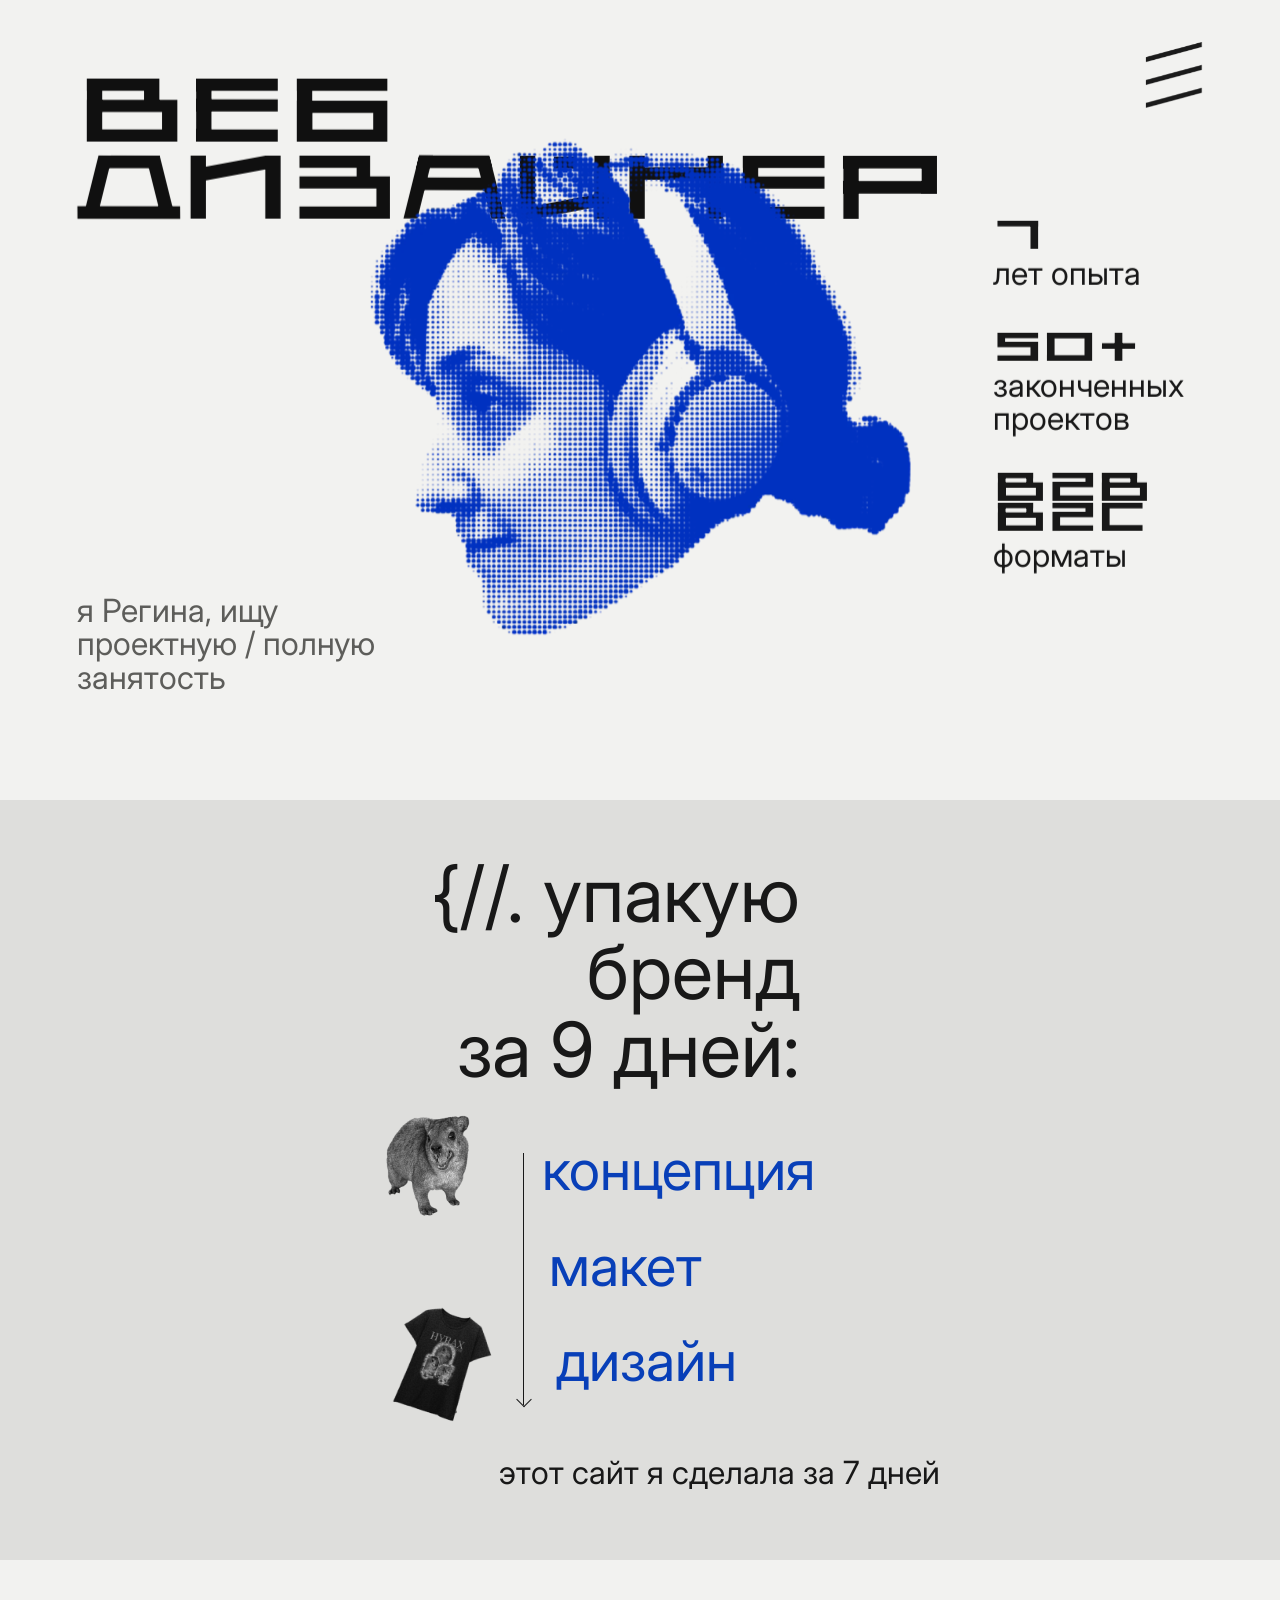
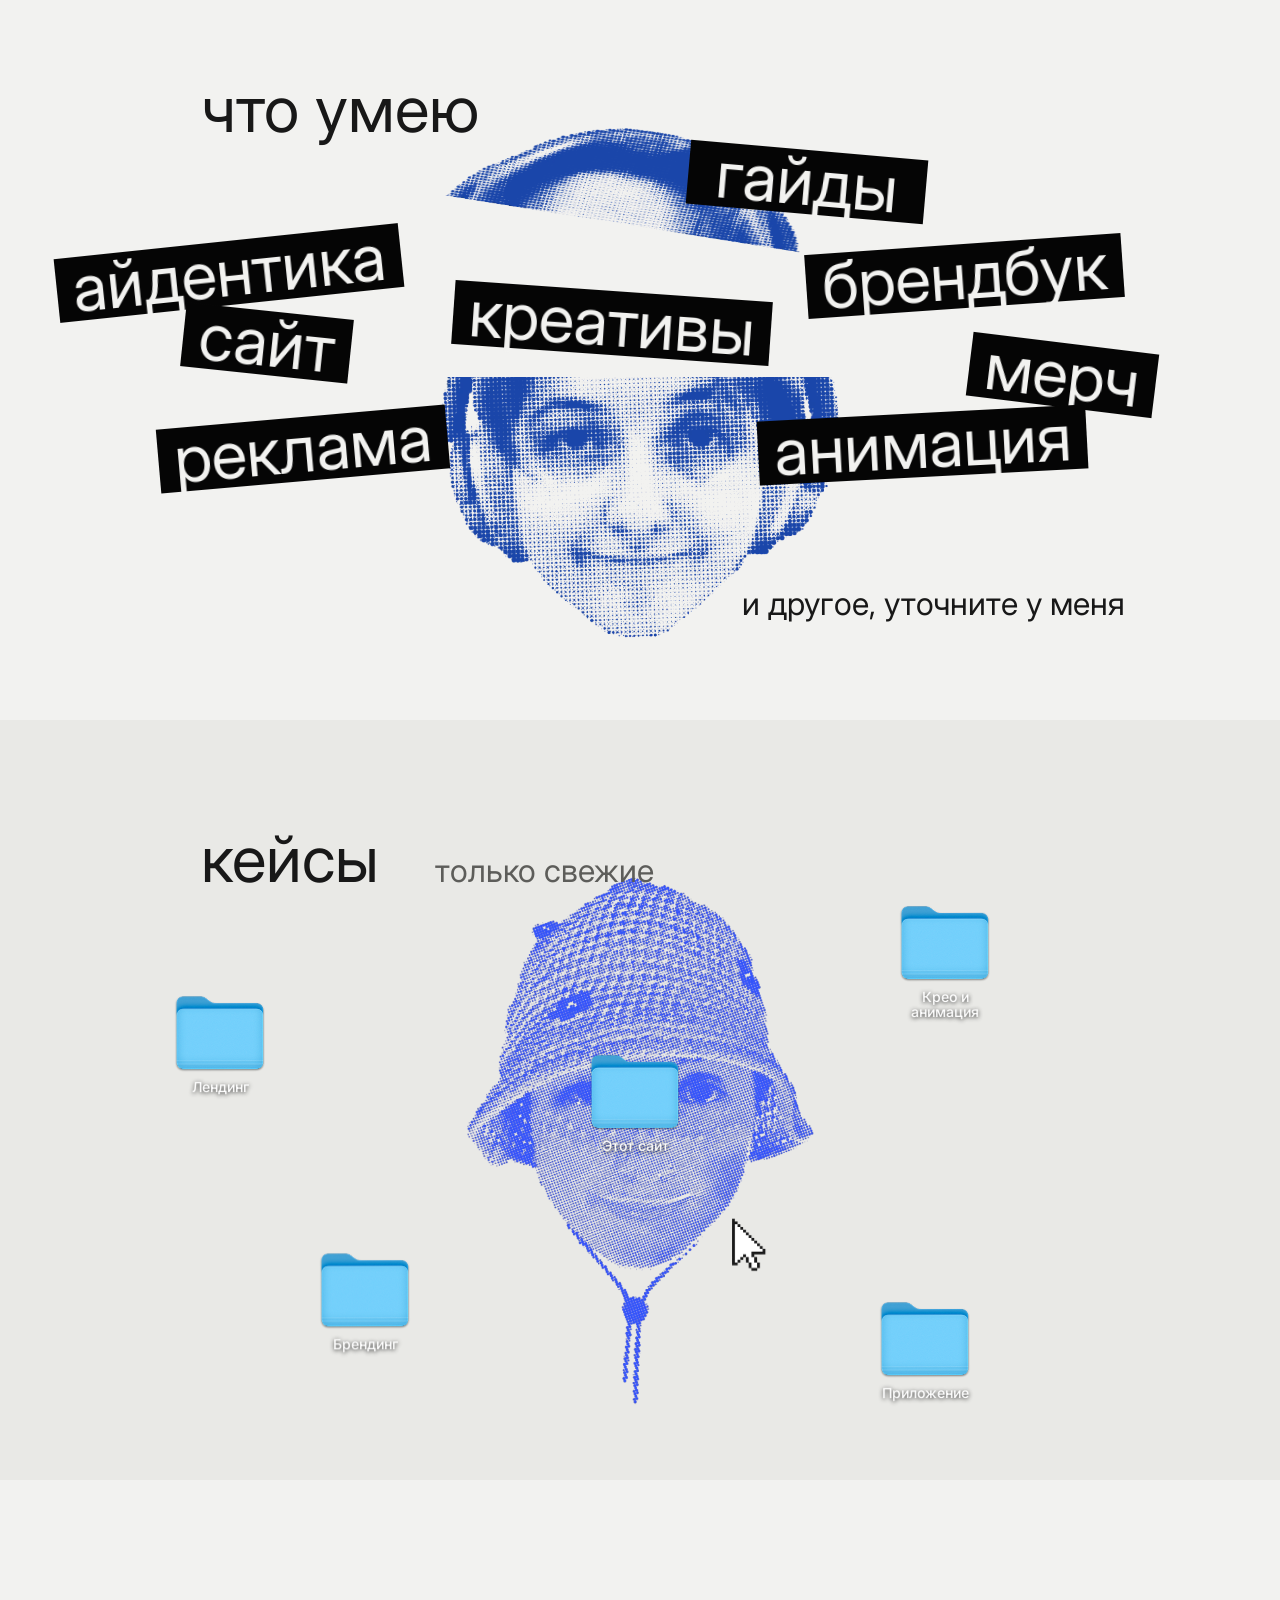
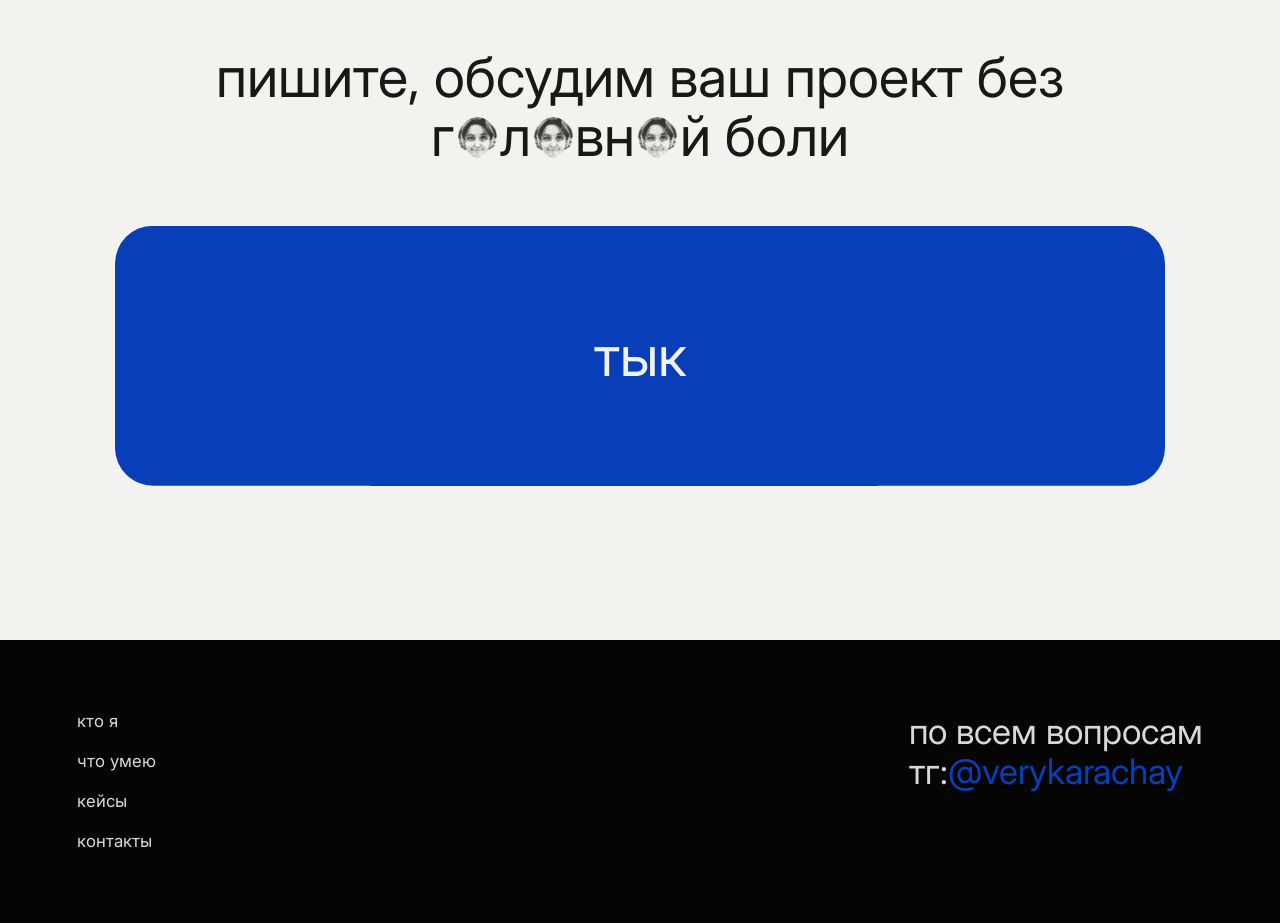
==== commit b5e4385f: "Add case-resource-development and case-podpislon; merge tish case into index Migrates the tish case " ====
--- a/index.html
+++ b/index.html
@@ -112,16 +112,15 @@
             <span class="folder-name">Лендинг</span>
           </a>
 
-          <a class="case-folder case-folder--brand" href="#case-pole" aria-label="открыть кейс брендинга Поле" data-parallax data-depth="-0.16" data-rotate="-0.04">
+          <a class="case-folder case-folder--brand" href="#case-resource-development" aria-label="открыть кейс Ресурс развития" data-parallax data-depth="-0.16" data-rotate="-0.04">
             <span class="folder-icon" aria-hidden="true"></span>
             <span class="folder-name">Брендинг</span>
           </a>
 
-          <button class="case-folder case-folder--motion case-folder--soon" type="button" disabled data-parallax data-depth="0.16" data-rotate="0.05">
+          <a class="case-folder case-folder--motion" href="#case-podpislon" aria-label="открыть кейс сервиса Подпислон" data-parallax data-depth="0.16" data-rotate="0.05">
             <span class="folder-icon" aria-hidden="true"></span>
             <span class="folder-name">Крео и<br>анимация</span>
-            <span class="folder-soon">скоро</span>
-          </button>
+          </a>
 
           <a class="case-folder case-folder--app" href="#case-norma" aria-label="открыть кейс приложения Норма" data-parallax data-depth="-0.12" data-rotate="-0.06">
             <span class="folder-icon" aria-hidden="true"></span>
@@ -252,24 +251,7 @@
 
       <div class="case-body">
         <figure class="case-figure case-figure--lead tish-lead" data-parallax data-depth="0.025" data-rotate="0.01">
-          <div class="tish-showcase tish-showcase--lead">
-            <div class="tish-browser">
-              <div class="tish-browser__bar" aria-hidden="true"><span></span><span></span><span></span></div>
-              <div class="tish-site-hero">
-                <img src="images/tish/hero-cabin.webp" width="1536" height="1024" alt="Современный деревянный дом на берегу озера в Карелии" loading="eager" fetchpriority="high" decoding="async">
-                <div class="tish-site-hero__shade" aria-hidden="true"></div>
-                <div class="tish-site-nav"><strong>ТИШЬ</strong><span>Дома&nbsp;&nbsp; Отдых&nbsp;&nbsp; Как добраться</span><b>Выбрать даты</b></div>
-                <div class="tish-site-hero__copy"><span>Карелия · берег озера</span><h2>Место, где<br>слышно тишину</h2><p>Четыре дома среди сосен.<br>Вода, тепло и время для себя.</p></div>
-              </div>
-            </div>
-            <div class="tish-phone tish-phone--lead" aria-label="Мобильная версия главного экрана">
-              <div class="tish-phone__screen tish-phone__screen--hero">
-                <img src="images/tish/hero-cabin.webp" width="1536" height="1024" alt="Дом на берегу озера в мобильной версии лендинга" loading="lazy" decoding="async">
-                <div class="tish-phone__top"><strong>ТИШЬ</strong><span>Меню</span></div>
-                <div class="tish-phone__hero-copy"><small>Карелия · берег озера</small><b>Место, где<br>слышно тишину</b><span>Выбрать даты →</span></div>
-              </div>
-            </div>
-          </div>
+          <img class="tish-lead__image" src="images/ris (1).png" width="2370" height="2654" alt="Лендинг загородных домов «Тишь» на ноутбуке и смартфоне" loading="eager" fetchpriority="high" decoding="async">
           <figcaption>Лендинг загородных домов «Тишь»</figcaption>
         </figure>
 
@@ -319,15 +301,15 @@
         <p class="case-section__copy">Словесный знак построен на широких буквах и увеличенных паузах — так даже название визуально звучит тише. Круглый знак отсылает к отражению луны в воде и работает как самостоятельная метка на носителях.</p>
         <div class="case-gallery case-gallery--logobook tish-brand-gallery">
           <figure class="case-figure">
-            <div class="tish-brand-board tish-brand-board--construction"><span>01 · построение</span><strong>Т И Ш Ь</strong><div class="tish-brand-lines" aria-hidden="true"></div></div>
+            <img src="images/01 (1).png" width="794" height="1323" alt="Построение словесного знака Тишь" loading="lazy" decoding="async">
             <figcaption>Построение словесного знака</figcaption>
           </figure>
           <figure class="case-figure">
-            <div class="tish-brand-board tish-brand-board--mark"><span>02 · знак</span><i aria-hidden="true"></i><strong>тишина отражается<br>в воде</strong></div>
+            <img src="images/02 (2).png" width="794" height="1323" alt="Знак Тишь и его отражение в воде" loading="lazy" decoding="async">
             <figcaption>Знак и его образ</figcaption>
           </figure>
           <figure class="case-figure">
-            <div class="tish-brand-board tish-brand-board--photo"><img src="images/tish/terrace.webp" width="1536" height="1024" alt="Терраса деревянного дома с видом на озеро" loading="lazy" decoding="async"><div><strong>ТИШЬ</strong><span>Дома у озера</span></div></div>
+            <img src="images/03 (2).png" width="794" height="1323" alt="Фирменный знак Тишь на фотографии террасы у озера" loading="lazy" decoding="async">
             <figcaption>Фирменный знак на фотографии</figcaption>
           </figure>
         </div>
@@ -360,9 +342,9 @@
         <p class="case-section__copy">На небольшом экране сохраняются крупные фотографии, спокойный ритм и быстрый доступ к выбору дат. Карточки домов и форма перестраиваются в последовательный вертикальный сценарий.</p>
         <div class="case-gallery tish-mobile-grid">
           <figure class="case-figure" data-parallax data-depth="-0.025" data-rotate="-0.008"><div class="tish-phone"><div class="tish-phone__screen tish-phone__screen--hero"><img src="images/tish/hero-cabin.webp" width="1536" height="1024" alt="Главный экран мобильного лендинга с домом у озера" loading="lazy" decoding="async"><div class="tish-phone__top"><strong>ТИШЬ</strong><span>Меню</span></div><div class="tish-phone__hero-copy"><small>Карелия · берег озера</small><b>Место, где<br>слышно тишину</b><span>Выбрать даты →</span></div></div></div><figcaption>Главный экран</figcaption></figure>
-          <figure class="case-figure" data-parallax data-depth="0.03" data-rotate="0.009"><div class="tish-phone"><div class="tish-phone__screen tish-phone__screen--content"><div class="tish-phone__top tish-phone__top--dark"><strong>ТИШЬ</strong><span>Меню</span></div><small>Дома</small><h3>Выберите свой<br>вид на тишину</h3><img src="images/tish/interior.webp" width="1536" height="1024" alt="Интерьер дома в карточке мобильного лендинга" loading="lazy" decoding="async"><b>Дом «Сосна»</b><p>До 4 гостей · сауна · вид на озеро</p><span class="tish-ui-button">Подробнее →</span></div></div><figcaption>Выбор дома</figcaption></figure>
-          <figure class="case-figure" data-parallax data-depth="-0.032" data-rotate="-0.01"><div class="tish-phone"><div class="tish-phone__screen tish-phone__screen--content"><div class="tish-phone__top tish-phone__top--dark"><strong>ТИШЬ</strong><span>Меню</span></div><img class="tish-phone__feature" src="images/tish/sauna.webp" width="1536" height="1024" alt="Сауна с видом на озеро в мобильном лендинге" loading="lazy" decoding="async"><small>Дом «Вода»</small><h3>Тепло внутри,<br>озеро перед вами</h3><ul><li>2 гостя</li><li>своя сауна</li><li>завтрак включён</li></ul><span class="tish-ui-button">Выбрать даты →</span></div></div><figcaption>Страница дома</figcaption></figure>
-          <figure class="case-figure" data-parallax data-depth="0.027" data-rotate="0.008"><div class="tish-phone"><div class="tish-phone__screen tish-phone__screen--booking"><div class="tish-phone__top tish-phone__top--dark"><strong>ТИШЬ</strong><span>Закрыть</span></div><small>Бронирование</small><h3>Когда вы хотите<br>приехать?</h3><div class="tish-phone__field"><span>Заезд</span><b>18 сентября</b></div><div class="tish-phone__field"><span>Выезд</span><b>21 сентября</b></div><div class="tish-phone__field"><span>Гости</span><b>2 взрослых</b></div><span class="tish-ui-button">Найти дом →</span><img src="images/tish/breakfast.webp" width="1536" height="1024" alt="Завтрак у окна с видом на озеро" loading="lazy" decoding="async"></div></div><figcaption>Бронирование</figcaption></figure>
+          <figure class="case-figure" data-parallax data-depth="0.03" data-rotate="0.009"><div class="tish-phone"><div class="tish-phone__screen tish-phone__screen--content"><div class="tish-phone__top tish-phone__top--dark"><strong>ТИШЬ</strong><span>Меню</span></div><small>Дома <span class="tish-phone__back" aria-hidden="true">←</span></small><h3>Выберите свой<br>вид на тишину</h3><img src="images/tish/interior.webp" width="1536" height="1024" alt="Интерьер дома в карточке мобильного лендинга" loading="lazy" decoding="async"><b>Дом «Сосна»</b><p>До 4 гостей · сауна · вид на озеро</p><span class="tish-ui-button">Подробнее →</span></div></div><figcaption>Выбор дома</figcaption></figure>
+          <figure class="case-figure" data-parallax data-depth="-0.032" data-rotate="-0.01"><div class="tish-phone"><div class="tish-phone__screen tish-phone__screen--content"><div class="tish-phone__top tish-phone__top--dark"><strong>ТИШЬ</strong><span>Меню</span></div><img class="tish-phone__feature" src="images/tish/sauna.webp" width="1536" height="1024" alt="Сауна с видом на озеро в мобильном лендинге" loading="lazy" decoding="async"><small>Дом «Вода» <span class="tish-phone__back" aria-hidden="true">←</span></small><h3>Тепло внутри,<br>озеро перед вами</h3><ul><li>2 гостя</li><li>своя сауна</li><li>завтрак включён</li></ul><span class="tish-ui-button">Выбрать даты →</span></div></div><figcaption>Страница дома</figcaption></figure>
+          <figure class="case-figure" data-parallax data-depth="0.027" data-rotate="0.008"><div class="tish-phone"><div class="tish-phone__screen tish-phone__screen--booking"><div class="tish-phone__top tish-phone__top--dark"><strong>ТИШЬ</strong><span>Закрыть</span></div><small>Бронирование <span class="tish-phone__back" aria-hidden="true">←</span></small><h3>Когда вы хотите<br>приехать?</h3><div class="tish-phone__field"><span>Заезд</span><b>18 сентября</b></div><div class="tish-phone__field"><span>Выезд</span><b>21 сентября</b></div><div class="tish-phone__field"><span>Гости</span><b>2 взрослых</b></div><span class="tish-ui-button">Найти дом →</span><img src="images/tish/breakfast.webp" width="1536" height="1024" alt="Завтрак у окна с видом на озеро" loading="lazy" decoding="async"></div></div><figcaption>Бронирование</figcaption></figure>
         </div>
       </section>
 
@@ -505,6 +487,157 @@
     </div>
   </article>
 
+  <article class="case-view case-view--resource" id="caseResourceDevelopment" data-case-route="#case-resource-development" hidden>
+    <div class="case-page">
+      <a class="back-link" href="#cases" aria-label="назад к кейсам">&lt;</a>
+      <header class="case-hero">
+        <h1 class="case-title">ресурс развития</h1>
+        <div class="case-tags" aria-label="теги кейса">
+          <span>b2c</span>
+          <span>веб</span>
+          <span>граф.</span>
+        </div>
+      </header>
+
+      <div class="case-body resource-intro">
+        <figure class="case-figure resource-intro__visual" data-parallax data-depth="0.018" data-rotate="0.006">
+          <img src="images/resource-development/mobile-01.webp" width="602" height="1304" alt="Мобильная версия лендинга Ресурс развития" loading="eager" fetchpriority="high" decoding="async">
+          <figcaption>Первый экран мобильной версии</figcaption>
+        </figure>
+
+        <dl class="case-facts resource-facts">
+          <div>
+            <dt>задача:</dt>
+            <dd>посадка клиентов из СНГ, подготовка презентации продукта</dd>
+          </div>
+          <div>
+            <dt>результат:</dt>
+            <dd>лендинг с увеличением конверсии и удачная презентация; дополнительно — экран-заглушка для корпоратива компании</dd>
+          </div>
+          <div>
+            <dt>срок:</dt>
+            <dd>3 недели</dd>
+          </div>
+        </dl>
+      </div>
+
+      <section class="case-section resource-section" aria-labelledby="resourceDesktopTitle">
+        <h2 class="case-section__title" id="resourceDesktopTitle">сайт на ПК</h2>
+        <figure class="case-figure resource-desktop">
+          <img src="images/resource-development/desktop-site.webp" width="1729" height="4871" alt="Полная настольная версия лендинга Ресурс развития" loading="lazy" decoding="async">
+          <figcaption>Лендинг для выхода онлайн-школ на рынки СНГ</figcaption>
+        </figure>
+      </section>
+
+      <section class="case-section resource-section" aria-labelledby="resourceMobileTitle">
+        <h2 class="case-section__title" id="resourceMobileTitle">мобильная версия</h2>
+        <div class="case-gallery resource-mobile-grid">
+          <figure class="case-figure">
+            <img src="images/resource-development/mobile-01.webp" width="602" height="1304" alt="Главный экран мобильного лендинга Ресурс развития" loading="lazy" decoding="async">
+            <figcaption>Главный экран</figcaption>
+          </figure>
+          <figure class="case-figure">
+            <img src="images/resource-development/mobile-02.webp" width="600" height="1304" alt="Возможности выхода на рынки СНГ в мобильной версии" loading="lazy" decoding="async">
+            <figcaption>Возможности по регионам</figcaption>
+          </figure>
+          <figure class="case-figure">
+            <img src="images/resource-development/mobile-03.webp" width="604" height="1310" alt="Финансовые продукты в мобильной версии лендинга" loading="lazy" decoding="async">
+            <figcaption>Финансовые продукты</figcaption>
+          </figure>
+        </div>
+      </section>
+
+      <section class="case-section resource-section resource-presentation" aria-labelledby="resourcePresentationTitle">
+        <h2 class="case-section__title" id="resourcePresentationTitle">презентация</h2>
+        <div class="resource-slides" aria-label="слайды презентации продукта">
+          <figure class="case-figure"><img src="images/resource-development/slide-01.webp" width="1920" height="1080" alt="Слайд 1: финансовые решения для клиник" loading="lazy" decoding="async"><figcaption>01</figcaption></figure>
+          <figure class="case-figure"><img src="images/resource-development/slide-02.webp" width="1920" height="1080" alt="Слайд 2: проблемы клиник" loading="lazy" decoding="async"><figcaption>02</figcaption></figure>
+          <figure class="case-figure"><img src="images/resource-development/slide-03.webp" width="1920" height="1080" alt="Слайд 3: финансовые инструменты для пациента" loading="lazy" decoding="async"><figcaption>03</figcaption></figure>
+          <figure class="case-figure"><img src="images/resource-development/slide-04.webp" width="1920" height="1080" alt="Слайд 4: преимущества для клиники и пациента" loading="lazy" decoding="async"><figcaption>04</figcaption></figure>
+          <figure class="case-figure"><img src="images/resource-development/slide-05.webp" width="1920" height="1080" alt="Слайд 5: комплексная услуга" loading="lazy" decoding="async"><figcaption>05</figcaption></figure>
+          <figure class="case-figure"><img src="images/resource-development/slide-06.webp" width="1920" height="1080" alt="Слайд 6: два формата сопровождения" loading="lazy" decoding="async"><figcaption>06</figcaption></figure>
+          <figure class="case-figure"><img src="images/resource-development/slide-07.webp" width="1920" height="1080" alt="Слайд 7: путь клиента" loading="lazy" decoding="async"><figcaption>07</figcaption></figure>
+          <figure class="case-figure"><img src="images/resource-development/slide-08.webp" width="1920" height="1080" alt="Слайд 8: условия сотрудничества" loading="lazy" decoding="async"><figcaption>08</figcaption></figure>
+          <figure class="case-figure"><img src="images/resource-development/slide-09.webp" width="1920" height="1080" alt="Слайд 9: следующий шаг" loading="lazy" decoding="async"><figcaption>09</figcaption></figure>
+          <figure class="case-figure"><img src="images/resource-development/slide-10.webp" width="1920" height="1080" alt="Слайд 10: финальный экран презентации" loading="lazy" decoding="async"><figcaption>10</figcaption></figure>
+        </div>
+      </section>
+
+      <figure class="case-figure resource-event">
+        <img src="images/resource-development/event-screen.webp" width="1562" height="1042" alt="Экран-заглушка Ресурс развития на корпоративном мероприятии" loading="lazy" decoding="async">
+        <figcaption>экран-заглушка выглядел так :)</figcaption>
+      </figure>
+    </div>
+  </article>
+
+  <article class="case-view case-view--podpislon" id="casePodpislon" data-case-route="#case-podpislon" hidden>
+    <div class="case-page">
+      <a class="back-link" href="#cases" aria-label="назад к кейсам">&lt;</a>
+      <header class="case-hero">
+        <h1 class="case-title">сервис Подпислон</h1>
+        <div class="case-tags" aria-label="теги кейса">
+          <span>b2b</span>
+          <span>анимация</span>
+          <span>крео</span>
+        </div>
+      </header>
+
+      <div class="case-body podpislon-intro">
+        <figure class="case-figure case-figure--lead podpislon-lead" data-parallax data-depth="0.018" data-rotate="0.006">
+          <img src="images/podpislon/pic1.webp" width="2304" height="1536" alt="Креативы сервиса Подпислон с маскотом-слоном на экране ноутбука" loading="eager" fetchpriority="high" decoding="async">
+          <figcaption>Серия B2B-креативов в существующей дизайн-системе</figcaption>
+        </figure>
+
+        <dl class="case-facts podpislon-task">
+          <div>
+            <dt>задача</dt>
+            <dd>Использовать маскота в существующей дизайн-системе для создания креативов и сделать анимации для слайдера онбординга личного кабинета.</dd>
+          </div>
+        </dl>
+      </div>
+
+      <section class="case-section podpislon-creatives" aria-labelledby="podpislonCreativesTitle">
+        <h2 class="case-section__title" id="podpislonCreativesTitle">креативы</h2>
+        <p class="case-section__copy">Разрабатываю креативы, которые помогают просто и наглядно объяснять сложные процессы.</p>
+        <div class="case-gallery podpislon-creatives__grid">
+          <figure class="case-figure podpislon-creative podpislon-creative--lead">
+            <img src="images/Frame%201336586331%20(2).png" width="2400" height="2400" alt="Креатив Подпислон о потерянном акте и задержке бухгалтерии" loading="lazy" decoding="async">
+          </figure>
+          <figure class="case-figure podpislon-creative">
+            <img src="images/415498047%20(1).png" width="1800" height="1800" alt="Креатив Подпислон с признаками сложного документооборота" loading="lazy" decoding="async">
+          </figure>
+          <figure class="case-figure podpislon-creative">
+            <img src="images/415498048%20(1).png" width="1800" height="1800" alt="Креатив Подпислон о процессе до и после внедрения сервиса" loading="lazy" decoding="async">
+          </figure>
+          <figure class="case-figure podpislon-creative">
+            <img src="images/415498049%20(1).png" width="1800" height="1800" alt="Креатив Подпислон о результатах внедрения сервиса" loading="lazy" decoding="async">
+          </figure>
+          <figure class="case-figure podpislon-creative">
+            <img src="images/415498050%20(1).png" width="1800" height="1800" alt="Креатив Подпислон с приглашением разобрать бизнес-процесс" loading="lazy" decoding="async">
+          </figure>
+        </div>
+      </section>
+
+      <section class="case-section podpislon-motion" aria-labelledby="podpislonMotionTitle">
+        <h2 class="case-section__title" id="podpislonMotionTitle">анимация онбординга</h2>
+        <div class="case-gallery podpislon-motion__grid">
+          <figure class="case-figure podpislon-motion__item">
+            <video src="images/podpislon/onboarding-1.mp4" width="174" height="320" autoplay loop muted playsinline preload="metadata" aria-label="Анимация успешного результата проверки"></video>
+            <figcaption>Успешный результат</figcaption>
+          </figure>
+          <figure class="case-figure podpislon-motion__item">
+            <video src="images/podpislon/onboarding-3.mp4" width="174" height="320" autoplay loop muted playsinline preload="metadata" aria-label="Анимация состояния документов"></video>
+            <figcaption>Состояние документов</figcaption>
+          </figure>
+          <figure class="case-figure podpislon-motion__item">
+            <video src="images/podpislon/onboarding-2.mp4" width="174" height="320" autoplay loop muted playsinline preload="metadata" aria-label="Анимация действия в слайдере"></video>
+            <figcaption>Действие в слайдере</figcaption>
+          </figure>
+        </div>
+      </section>
+    </div>
+  </article>
+
   <footer class="site-footer" id="footer">
     <div class="footer__inner">
       <nav class="footer__nav" aria-label="нижняя навигация">
--- a/styles.css
+++ b/styles.css
@@ -2257,6 +2257,40 @@
       }
     }
 
+    @media (min-width: 560px) and (max-width: 899px) {
+      .home-view .hero__inner {
+        grid-template-columns: minmax(0, 0.95fr) minmax(0, 1.25fr) minmax(0, 0.7fr);
+        grid-template-rows: auto 1fr;
+        gap: 0 10px;
+      }
+
+      .home-view .hero__title {
+        grid-column: 1;
+        grid-row: 1;
+        z-index: 3;
+      }
+
+      .home-view .hero__visual {
+        grid-column: 1 / -1;
+        grid-row: 1 / span 2;
+        justify-self: center;
+        width: min(48vw, 380px);
+        z-index: 2;
+      }
+
+      .home-view .hero__intro {
+        grid-column: 1;
+        grid-row: 2;
+        z-index: 4;
+      }
+
+      .home-view .stats {
+        grid-column: 3;
+        grid-row: 1 / span 2;
+        z-index: 4;
+      }
+    }
+
     @media (max-width: 559px) {
       :root {
         --page-pad: 20px;
@@ -2643,6 +2677,10 @@
       text-transform: lowercase;
     }
 
+    .case-view--tish .palette-card__swatch {
+      border-radius: clamp(8px, 1.2vw, 14px);
+    }
+
     .tish-desktop-page {
       position: relative;
       overflow: hidden;
@@ -2652,8 +2690,7 @@
       box-shadow: 0 24px 60px rgba(38, 48, 42, 0.2);
     }
 
-    .case-view--tish .case-figure > img,
-    .tish-brand-board {
+    .case-view--tish .case-figure > img {
       border-radius: clamp(10px, 1.2vw, 16px);
     }
 
@@ -2783,6 +2820,14 @@
       position: relative;
       padding: 10% 0 0;
       color: var(--tish-pine);
+    }
+
+    .tish-phone__back {
+      display: inline-block;
+      margin-left: 0.35em;
+      font-family: Arial, sans-serif;
+      font-size: 1em;
+      line-height: 1;
     }
 
     .tish-phone__hero-copy {
@@ -2835,117 +2880,6 @@
       aspect-ratio: 3 / 4;
     }
 
-    .tish-brand-board {
-      position: relative;
-      overflow: hidden;
-      min-height: 250px;
-      aspect-ratio: 1.25;
-      padding: clamp(18px, 2.4vw, 34px);
-      background: var(--tish-paper);
-      color: var(--tish-pine);
-    }
-
-    .tish-brand-board > span {
-      font-size: clamp(8px, 0.85vw, 12px);
-      text-transform: uppercase;
-      letter-spacing: 0.12em;
-    }
-
-    .tish-brand-board--construction {
-      display: grid;
-      align-content: space-between;
-    }
-
-    .tish-brand-board--construction strong {
-      position: relative;
-      z-index: 2;
-      font-family: Georgia, serif;
-      font-size: clamp(34px, 5vw, 74px);
-      font-weight: 400;
-      letter-spacing: 0.08em;
-    }
-
-    .tish-brand-lines {
-      position: absolute;
-      inset: 22% 8%;
-      opacity: 0.38;
-      background:
-        linear-gradient(var(--tish-clay), var(--tish-clay)) 0 31% / 100% 1px no-repeat,
-        linear-gradient(var(--tish-clay), var(--tish-clay)) 0 69% / 100% 1px no-repeat,
-        repeating-linear-gradient(90deg, transparent 0 9.7%, var(--tish-clay) 10% 10.2%);
-    }
-
-    .tish-brand-board--mark {
-      display: grid;
-      align-content: space-between;
-      background: var(--tish-pine);
-      color: var(--tish-paper);
-    }
-
-    .tish-brand-board--mark i {
-      position: relative;
-      width: clamp(70px, 10vw, 140px);
-      aspect-ratio: 1;
-      margin: auto;
-      border-radius: 50%;
-      background: var(--tish-sage);
-    }
-
-    .tish-brand-board--mark i::after {
-      content: "";
-      position: absolute;
-      inset: 50% 0 0;
-      border-radius: 0 0 999px 999px;
-      background: var(--tish-pine);
-      transform: translateY(10%);
-      box-shadow: inset 0 1px var(--tish-sage);
-    }
-
-    .tish-brand-board--mark strong {
-      font-family: Georgia, serif;
-      font-size: clamp(13px, 1.7vw, 24px);
-      font-weight: 400;
-      line-height: 1.05;
-    }
-
-    .tish-brand-board--photo {
-      padding: 0;
-      color: var(--tish-paper);
-    }
-
-    .tish-brand-board--photo > img {
-      width: 100%;
-      height: 100%;
-      object-fit: cover;
-    }
-
-    .tish-brand-board--photo::after {
-      content: "";
-      position: absolute;
-      inset: 0;
-      background: linear-gradient(180deg, rgba(25, 31, 27, 0.08), rgba(25, 31, 27, 0.65));
-    }
-
-    .tish-brand-board--photo > div {
-      position: absolute;
-      z-index: 2;
-      left: 9%;
-      right: 9%;
-      bottom: 8%;
-      display: flex;
-      align-items: end;
-      justify-content: space-between;
-    }
-
-    .tish-brand-board--photo strong {
-      font-size: clamp(18px, 3vw, 42px);
-      letter-spacing: 0.15em;
-    }
-
-    .tish-brand-board--photo span {
-      font-size: clamp(7px, 0.85vw, 12px);
-    }
-
     .tish-desktop-figure {
       margin-top: 32px;
     }
@@ -3070,6 +3004,7 @@
     .tish-house-card img {
       width: 100%;
       aspect-ratio: 4 / 3;
+      border-radius: clamp(8px, 1.2vw, 14px);
       object-fit: cover;
     }
 
@@ -3213,6 +3148,7 @@
       width: 100%;
       aspect-ratio: 4 / 3;
       margin-bottom: 6%;
+      border-radius: clamp(8px, 1.2vw, 14px);
       object-fit: cover;
     }
 
@@ -3252,20 +3188,25 @@
       width: 100%;
       height: 23%;
       margin-top: 8%;
+      border-radius: clamp(8px, 1.2vw, 14px);
       object-fit: cover;
     }
 
     .tish-states-grid {
       grid-template-columns: 1fr;
+    }
+
+    .tish-state {
+      width: min(100%, 360px);
+      margin-inline: auto;
     }
 
     .tish-state > div {
       position: relative;
       overflow: hidden;
-      width: min(100%, 360px);
+      width: 100%;
       min-height: 0;
       aspect-ratio: 9 / 19.3;
-      margin-inline: auto;
       padding: 8%;
       border: clamp(4px, 0.6vw, 8px) solid #121614;
       border-radius: clamp(20px, 3vw, 42px);
@@ -3458,10 +3399,6 @@
 
       .tish-brand-gallery {
         grid-template-columns: 1fr;
-      }
-
-      .tish-brand-board {
-        min-height: 220px;
       }
 
       .tish-page-intro {
@@ -4409,8 +4346,22 @@
         gap: 30px;
       }
 
+      .pole-elements-grid > *,
+      .pole-campaign-grid > * {
+        min-width: 0;
+      }
+
       .pole-system-card {
+        width: 100%;
+        min-width: 0;
         min-height: 340px;
+        box-sizing: border-box;
+      }
+
+      .pole-poster__visual {
+        width: 100%;
+        min-width: 0;
+        box-sizing: border-box;
       }
 
       .pole-digital-phone {
@@ -4419,3 +4370,232 @@
         margin: 0 auto;
       }
     }
+
+    .case-view--podpislon {
+      --podpislon-orange: #ff9800;
+      --podpislon-line: #d7d7d2;
+      background: #f5f4f0;
+    }
+
+    .case-view--podpislon .case-title {
+      max-width: 980px;
+      letter-spacing: -0.045em;
+    }
+
+    .podpislon-intro {
+      align-items: center;
+    }
+
+    .podpislon-lead img {
+      box-shadow: 0 24px 70px rgba(20, 20, 20, 0.12);
+    }
+
+    .podpislon-task dd {
+      max-width: 620px;
+    }
+
+    .podpislon-creatives__grid {
+      grid-template-columns: repeat(2, minmax(0, 1fr));
+      gap: clamp(16px, 2vw, 28px);
+    }
+
+    .podpislon-creative--lead {
+      grid-column: 1 / -1;
+    }
+
+    .podpislon-creative img {
+      border-radius: 18px;
+    }
+
+    .podpislon-motion__grid {
+      grid-template-columns: repeat(3, minmax(0, 1fr));
+      gap: clamp(18px, 3vw, 44px);
+      padding: clamp(24px, 4vw, 56px);
+      background: #fff;
+    }
+
+    .podpislon-motion__item {
+      display: grid;
+      justify-items: center;
+    }
+
+    .podpislon-motion__item video {
+      display: block;
+      width: min(100%, 260px);
+      height: auto;
+      border: 2px solid var(--podpislon-line);
+      border-radius: 18px;
+      background: #f8f7f5;
+    }
+
+    .case-view--podpislon .podpislon-motion__item figcaption {
+      margin-top: 14px;
+      color: var(--ink);
+      text-align: center;
+    }
+
+    @media (max-width: 699px) {
+      .podpislon-creatives__grid {
+        grid-template-columns: 1fr;
+      }
+
+      .podpislon-motion__grid {
+        grid-template-columns: 1fr;
+        gap: 34px;
+      }
+
+      .podpislon-motion__item video {
+        width: min(100%, 240px);
+      }
+    }
+
+    @media (max-width: 699px) {
+      .case-view--tish .case-section__title,
+      .case-view--podpislon .case-section__title {
+        font-size: clamp(27px, 7vw, 32px);
+      }
+    }
+
+    .case-view--resource {
+      --resource-purple: #7145ff;
+      --resource-line: #a7a7a4;
+      background: #f5f4f0;
+    }
+
+    .case-view--resource .case-title {
+      max-width: 1100px;
+      letter-spacing: -0.055em;
+    }
+
+    .resource-intro {
+      align-items: center;
+    }
+
+    .resource-intro__visual {
+      display: grid;
+      justify-items: center;
+      padding: clamp(26px, 4vw, 58px);
+      overflow: hidden;
+      background:
+        radial-gradient(circle at 78% 22%, rgba(113, 69, 255, 0.28), transparent 30%),
+        linear-gradient(145deg, #ffffff, #ece8fa);
+    }
+
+    .resource-intro__visual img {
+      width: min(100%, 360px);
+      border: 2px solid var(--resource-line);
+      border-radius: 18px;
+      box-shadow: 0 28px 65px rgba(65, 42, 122, 0.16);
+    }
+
+    .resource-facts dd {
+      max-width: 720px;
+    }
+
+    .resource-desktop {
+      margin-top: 32px;
+    }
+
+    .resource-desktop img {
+      border: 2px solid var(--resource-line);
+      background: #fff;
+    }
+
+    .resource-mobile-grid {
+      grid-template-columns: repeat(3, minmax(0, 1fr));
+      gap: clamp(16px, 2.5vw, 34px);
+      align-items: start;
+    }
+
+    .resource-mobile-grid img {
+      border: 2px solid var(--resource-line);
+      border-radius: 18px;
+      background: #fff;
+    }
+
+    .resource-slides {
+      display: flex;
+      gap: clamp(18px, 2vw, 30px);
+      margin-top: 32px;
+      padding: 0 0 24px;
+      overflow-x: auto;
+      overscroll-behavior-inline: contain;
+      scroll-snap-type: inline mandatory;
+      scrollbar-color: var(--resource-purple) #d9d7d2;
+      scrollbar-width: thin;
+    }
+
+    .resource-slides .case-figure {
+      flex: 0 0 min(82vw, 1120px);
+      scroll-snap-align: start;
+    }
+
+    .resource-slides img {
+      border: 2px solid var(--resource-line);
+      background: #2d2d2d;
+    }
+
+    .resource-event {
+      display: grid;
+      grid-template-columns: minmax(0, 1.6fr) minmax(180px, 0.4fr);
+      gap: clamp(24px, 4vw, 64px);
+      align-items: end;
+      margin-top: 112px;
+    }
+
+    .resource-event img {
+      border: 2px solid var(--resource-line);
+    }
+
+    .case-view--resource .resource-event figcaption {
+      margin: 0 0 4px;
+      color: var(--ink);
+      font-size: clamp(17px, 1.6vw, 24px);
+      line-height: 1.12;
+    }
+
+    @media (max-width: 699px) {
+      .case-view--resource .case-title {
+        font-size: clamp(50px, 16vw, 72px);
+      }
+
+      .case-view--resource .case-section__title {
+        font-size: 24px;
+      }
+
+      .resource-intro__visual {
+        padding: 28px 18px;
+      }
+
+      .resource-intro__visual img {
+        width: min(100%, 300px);
+      }
+
+      .resource-mobile-grid {
+        grid-template-columns: 1fr;
+        gap: 34px;
+      }
+
+      .resource-mobile-grid .case-figure {
+        width: min(100%, 390px);
+        margin-inline: auto;
+      }
+
+      .resource-slides {
+        margin-right: 0;
+      }
+
+      .resource-slides .case-figure {
+        flex-basis: 86vw;
+      }
+
+      .resource-event {
+        grid-template-columns: 1fr;
+        gap: 16px;
+        margin-top: 84px;
+      }
+
+      .case-view--resource .resource-event figcaption {
+        margin: 0;
+      }
+    }
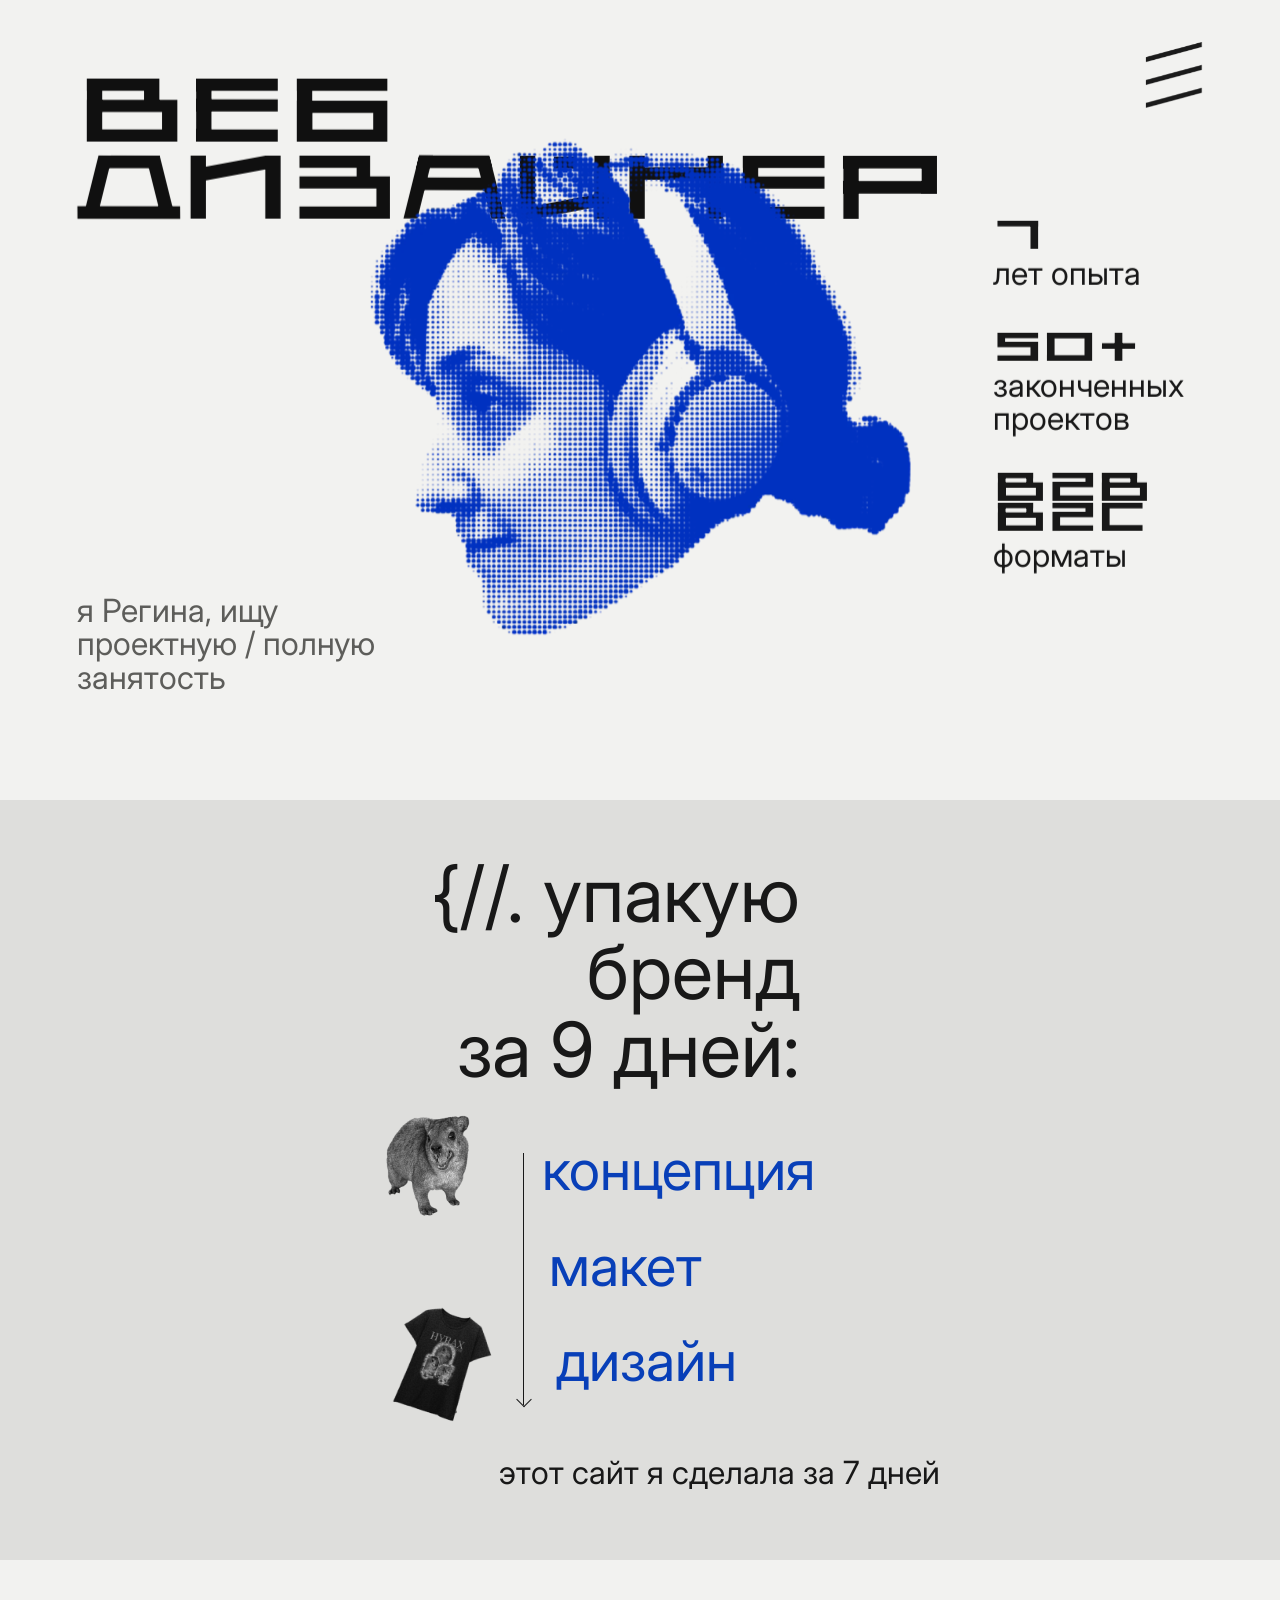
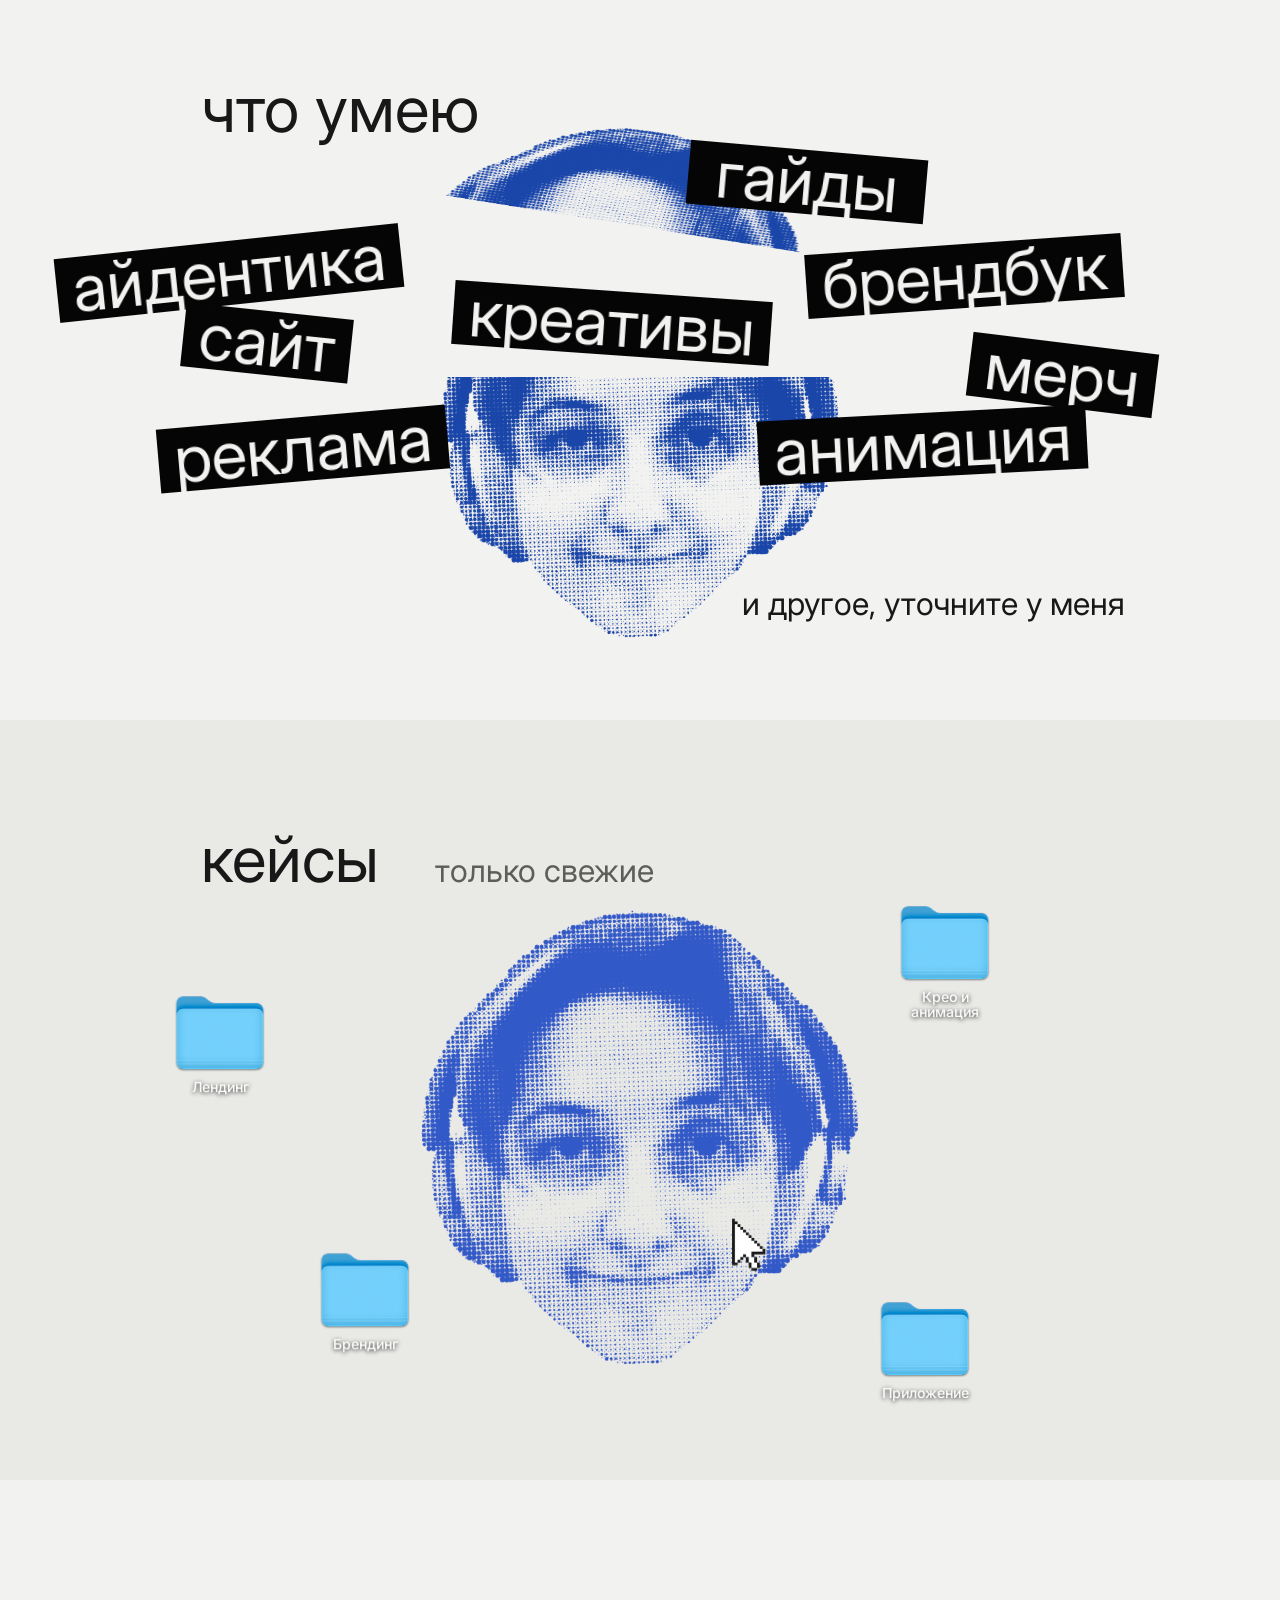
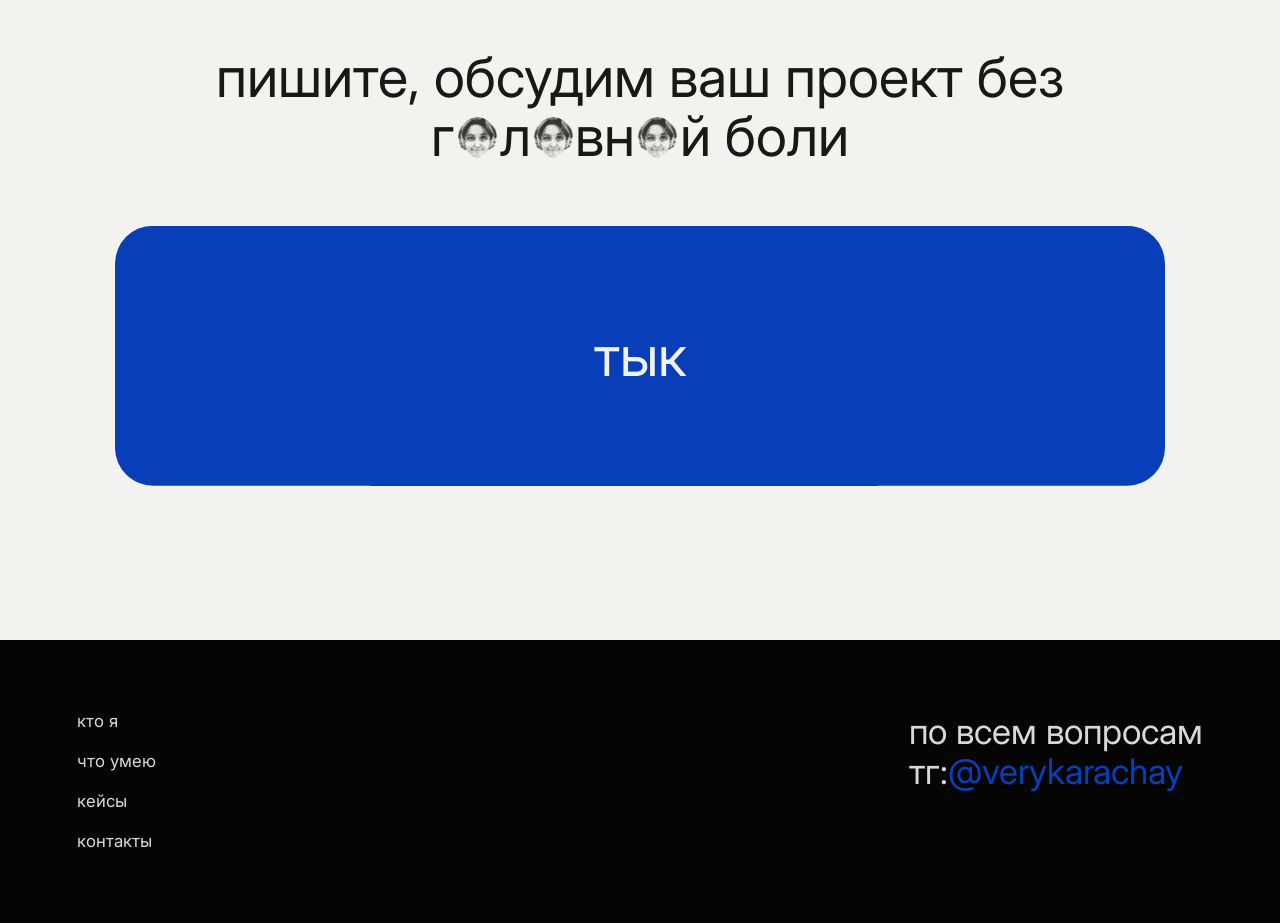
==== commit 49422cb0: "Fix mobile cases grid and swap podpislon onboarding videos for gifs Remove stale disabled "Этот сайт" ====
--- a/index.html
+++ b/index.html
@@ -98,14 +98,8 @@
         </div>
         <div class="desktop-board" aria-label="список кейсов">
           <div class="desktop-board__portrait" aria-hidden="true">
-            <img class="portrait" src="images/panama.webp" width="600" height="800" alt="" loading="lazy" decoding="async">
-          </div>
-
-          <button class="case-folder case-folder--norma case-folder--soon" type="button" disabled data-parallax data-depth="-0.1" data-rotate="-0.05">
-            <span class="folder-icon" aria-hidden="true"></span>
-            <span class="folder-name">Этот сайт</span>
-            <span class="folder-soon">скоро</span>
-          </button>
+            <img class="portrait" src="img/front.webp" width="981" height="981" alt="" loading="lazy" decoding="async">
+          </div>
 
           <a class="case-folder case-folder--site" href="#case-tish" aria-label="открыть кейс лендинга Тишь" data-parallax data-depth="0.12" data-rotate="0.04">
             <span class="folder-icon" aria-hidden="true"></span>
@@ -342,9 +336,9 @@
         <p class="case-section__copy">На небольшом экране сохраняются крупные фотографии, спокойный ритм и быстрый доступ к выбору дат. Карточки домов и форма перестраиваются в последовательный вертикальный сценарий.</p>
         <div class="case-gallery tish-mobile-grid">
           <figure class="case-figure" data-parallax data-depth="-0.025" data-rotate="-0.008"><div class="tish-phone"><div class="tish-phone__screen tish-phone__screen--hero"><img src="images/tish/hero-cabin.webp" width="1536" height="1024" alt="Главный экран мобильного лендинга с домом у озера" loading="lazy" decoding="async"><div class="tish-phone__top"><strong>ТИШЬ</strong><span>Меню</span></div><div class="tish-phone__hero-copy"><small>Карелия · берег озера</small><b>Место, где<br>слышно тишину</b><span>Выбрать даты →</span></div></div></div><figcaption>Главный экран</figcaption></figure>
-          <figure class="case-figure" data-parallax data-depth="0.03" data-rotate="0.009"><div class="tish-phone"><div class="tish-phone__screen tish-phone__screen--content"><div class="tish-phone__top tish-phone__top--dark"><strong>ТИШЬ</strong><span>Меню</span></div><small>Дома <span class="tish-phone__back" aria-hidden="true">←</span></small><h3>Выберите свой<br>вид на тишину</h3><img src="images/tish/interior.webp" width="1536" height="1024" alt="Интерьер дома в карточке мобильного лендинга" loading="lazy" decoding="async"><b>Дом «Сосна»</b><p>До 4 гостей · сауна · вид на озеро</p><span class="tish-ui-button">Подробнее →</span></div></div><figcaption>Выбор дома</figcaption></figure>
-          <figure class="case-figure" data-parallax data-depth="-0.032" data-rotate="-0.01"><div class="tish-phone"><div class="tish-phone__screen tish-phone__screen--content"><div class="tish-phone__top tish-phone__top--dark"><strong>ТИШЬ</strong><span>Меню</span></div><img class="tish-phone__feature" src="images/tish/sauna.webp" width="1536" height="1024" alt="Сауна с видом на озеро в мобильном лендинге" loading="lazy" decoding="async"><small>Дом «Вода» <span class="tish-phone__back" aria-hidden="true">←</span></small><h3>Тепло внутри,<br>озеро перед вами</h3><ul><li>2 гостя</li><li>своя сауна</li><li>завтрак включён</li></ul><span class="tish-ui-button">Выбрать даты →</span></div></div><figcaption>Страница дома</figcaption></figure>
-          <figure class="case-figure" data-parallax data-depth="0.027" data-rotate="0.008"><div class="tish-phone"><div class="tish-phone__screen tish-phone__screen--booking"><div class="tish-phone__top tish-phone__top--dark"><strong>ТИШЬ</strong><span>Закрыть</span></div><small>Бронирование <span class="tish-phone__back" aria-hidden="true">←</span></small><h3>Когда вы хотите<br>приехать?</h3><div class="tish-phone__field"><span>Заезд</span><b>18 сентября</b></div><div class="tish-phone__field"><span>Выезд</span><b>21 сентября</b></div><div class="tish-phone__field"><span>Гости</span><b>2 взрослых</b></div><span class="tish-ui-button">Найти дом →</span><img src="images/tish/breakfast.webp" width="1536" height="1024" alt="Завтрак у окна с видом на озеро" loading="lazy" decoding="async"></div></div><figcaption>Бронирование</figcaption></figure>
+          <figure class="case-figure" data-parallax data-depth="0.03" data-rotate="0.009"><div class="tish-phone"><div class="tish-phone__screen tish-phone__screen--content"><div class="tish-phone__top tish-phone__top--dark"><strong>ТИШЬ</strong><span>Меню</span></div><small><span class="tish-phone__back" aria-hidden="true">←</span>Дома</small><h3>Выберите свой<br>вид на тишину</h3><img src="images/tish/interior.webp" width="1536" height="1024" alt="Интерьер дома в карточке мобильного лендинга" loading="lazy" decoding="async"><b>Дом «Сосна»</b><p>До 4 гостей · сауна · вид на озеро</p><span class="tish-ui-button">Подробнее →</span></div></div><figcaption>Выбор дома</figcaption></figure>
+          <figure class="case-figure" data-parallax data-depth="-0.032" data-rotate="-0.01"><div class="tish-phone"><div class="tish-phone__screen tish-phone__screen--content"><div class="tish-phone__top tish-phone__top--dark"><strong>ТИШЬ</strong><span>Меню</span></div><img class="tish-phone__feature" src="images/tish/sauna.webp" width="1536" height="1024" alt="Сауна с видом на озеро в мобильном лендинге" loading="lazy" decoding="async"><small><span class="tish-phone__back" aria-hidden="true">←</span>Дом «Вода»</small><h3>Тепло внутри,<br>озеро перед вами</h3><ul><li>2 гостя</li><li>своя сауна</li><li>завтрак включён</li></ul><span class="tish-ui-button">Выбрать даты →</span></div></div><figcaption>Страница дома</figcaption></figure>
+          <figure class="case-figure" data-parallax data-depth="0.027" data-rotate="0.008"><div class="tish-phone"><div class="tish-phone__screen tish-phone__screen--booking"><div class="tish-phone__top tish-phone__top--dark"><strong>ТИШЬ</strong><span>Закрыть</span></div><small><span class="tish-phone__back" aria-hidden="true">←</span>Бронирование</small><h3>Когда вы хотите<br>приехать?</h3><div class="tish-phone__field"><span>Заезд</span><b>18 сентября</b></div><div class="tish-phone__field"><span>Выезд</span><b>21 сентября</b></div><div class="tish-phone__field"><span>Гости</span><b>2 взрослых</b></div><span class="tish-ui-button">Найти дом →</span><img src="images/tish/breakfast.webp" width="1536" height="1024" alt="Завтрак у окна с видом на озеро" loading="lazy" decoding="async"></div></div><figcaption>Бронирование</figcaption></figure>
         </div>
       </section>
 
@@ -622,15 +616,15 @@
         <h2 class="case-section__title" id="podpislonMotionTitle">анимация онбординга</h2>
         <div class="case-gallery podpislon-motion__grid">
           <figure class="case-figure podpislon-motion__item">
-            <video src="images/podpislon/onboarding-1.mp4" width="174" height="320" autoplay loop muted playsinline preload="metadata" aria-label="Анимация успешного результата проверки"></video>
+            <img src="images/Artboard%201%20(5).gif" width="400" height="737" alt="Анимация успешного результата проверки" loading="lazy" decoding="async">
             <figcaption>Успешный результат</figcaption>
           </figure>
           <figure class="case-figure podpislon-motion__item">
-            <video src="images/podpislon/onboarding-3.mp4" width="174" height="320" autoplay loop muted playsinline preload="metadata" aria-label="Анимация состояния документов"></video>
+            <img src="images/Artboard%201%20(6).gif" width="400" height="737" alt="Анимация состояния документов" loading="lazy" decoding="async">
             <figcaption>Состояние документов</figcaption>
           </figure>
           <figure class="case-figure podpislon-motion__item">
-            <video src="images/podpislon/onboarding-2.mp4" width="174" height="320" autoplay loop muted playsinline preload="metadata" aria-label="Анимация действия в слайдере"></video>
+            <img src="images/Artboard%201%20(7).gif" width="400" height="737" alt="Анимация действия в слайдере" loading="lazy" decoding="async">
             <figcaption>Действие в слайдере</figcaption>
           </figure>
         </div>
--- a/styles.css
+++ b/styles.css
@@ -1459,14 +1459,14 @@
       }
 
       .home-view .desktop-board {
-        min-height: 310px;
+        min-height: 470px;
         margin-top: 7px;
       }
 
       .home-view .desktop-board__portrait {
         left: 50%;
-        top: 24px;
-        width: 300px;
+        top: 8px;
+        width: 423px;
       }
 
       .home-view .case-folder {
@@ -2274,7 +2274,7 @@
         grid-column: 1 / -1;
         grid-row: 1 / span 2;
         justify-self: center;
-        width: min(48vw, 380px);
+        width: min(47vw, 380px);
         z-index: 2;
       }
 
@@ -2570,31 +2570,50 @@
         align-items: baseline;
       }
 
-      .desktop-board {
+      .home-view .cases .section-title {
+        font-size: 2.6rem;
+      }
+
+      .home-view .desktop-board {
         min-height: 420px;
       }
 
-      .desktop-board__portrait {
-        width: min(104vw, 420px);
-      }
-
-      .case-folder {
+      .home-view .desktop-board__portrait {
+        display: none;
+      }
+
+      .home-view .case-folder {
         width: 92px;
       }
 
-      .case-folder__icon {
+      .home-view .folder-icon {
         width: 64px;
-      }
-
-      .case-folder__name {
+        height: auto;
+      }
+
+      .home-view .folder-name {
         font-size: 13px;
       }
 
-      .case-folder--site { left: 0; top: 26%; }
-      .case-folder--norma { left: 39%; top: 30%; }
-      .case-folder--brand { left: 12%; bottom: 8%; }
-      .case-folder--motion { right: 0; top: 10%; }
-      .case-folder--app { right: 0; bottom: 5%; }
+      .home-view .case-folder--site {
+        left: 50%;
+        top: 17%;
+        margin-left: -46px;
+      }
+
+      .home-view .case-folder--brand {
+        left: 6%;
+        top: 46%;
+        bottom: auto;
+      }
+
+      .home-view .case-folder--motion { right: 0; top: 6%; }
+      .home-view .case-folder--app { right: 1%; bottom: 5%; }
+
+      .home-view .cta.section {
+        min-height: 0;
+        padding-bottom: 40px;
+      }
 
       .cta__inner {
         display: grid;
@@ -2723,7 +2742,7 @@
     .tish-state__shade {
       position: absolute;
       inset: 0;
-      background: linear-gradient(180deg, rgba(15, 23, 18, 0.42), rgba(15, 23, 18, 0.05) 46%, rgba(15, 23, 18, 0.48));
+      background: linear-gradient(180deg, rgba(15, 23, 18, 0.56), rgba(15, 23, 18, 0.24) 46%, rgba(15, 23, 18, 0.48));
     }
 
     .tish-page-nav,
@@ -2824,7 +2843,7 @@
 
     .tish-phone__back {
       display: inline-block;
-      margin-left: 0.35em;
+      margin-right: 0.35em;
       font-family: Arial, sans-serif;
       font-size: 1em;
       line-height: 1;
@@ -4351,6 +4370,12 @@
         min-width: 0;
       }
 
+      .pole-logo-card {
+        width: 100%;
+        min-width: 0;
+        box-sizing: border-box;
+      }
+
       .pole-system-card {
         width: 100%;
         min-width: 0;
@@ -4411,6 +4436,7 @@
       grid-template-columns: repeat(3, minmax(0, 1fr));
       gap: clamp(18px, 3vw, 44px);
       padding: clamp(24px, 4vw, 56px);
+      border-radius: 24px;
       background: #fff;
     }
 
@@ -4419,9 +4445,9 @@
       justify-items: center;
     }
 
-    .podpislon-motion__item video {
+    .podpislon-motion__item img {
       display: block;
-      width: min(100%, 260px);
+      width: min(100%, 360px);
       height: auto;
       border: 2px solid var(--podpislon-line);
       border-radius: 18px;
@@ -4444,15 +4470,28 @@
         gap: 34px;
       }
 
-      .podpislon-motion__item video {
-        width: min(100%, 240px);
+      .podpislon-motion__item img {
+        width: min(100%, 360px);
       }
     }
 
     @media (max-width: 699px) {
+      .case-body > *,
+      .case-facts {
+        min-width: 0;
+      }
+
+      .case-facts > * {
+        min-width: 0;
+      }
+
+      .case-facts dt {
+        font-size: clamp(24px, 7vw, 28px);
+      }
+
       .case-view--tish .case-section__title,
       .case-view--podpislon .case-section__title {
-        font-size: clamp(27px, 7vw, 32px);
+        font-size: clamp(23px, 7vw, 32px);
       }
     }
 
@@ -4465,6 +4504,11 @@
     .case-view--resource .case-title {
       max-width: 1100px;
       letter-spacing: -0.055em;
+    }
+
+    .case-view--resource .case-figure > img,
+    .resource-intro__visual {
+      border-radius: 18px;
     }
 
     .resource-intro {
@@ -4484,7 +4528,6 @@
     .resource-intro__visual img {
       width: min(100%, 360px);
       border: 2px solid var(--resource-line);
-      border-radius: 18px;
       box-shadow: 0 28px 65px rgba(65, 42, 122, 0.16);
     }
 
@@ -4509,7 +4552,6 @@
 
     .resource-mobile-grid img {
       border: 2px solid var(--resource-line);
-      border-radius: 18px;
       background: #fff;
     }
 
@@ -4599,3 +4641,108 @@
         margin: 0;
       }
     }
+
+    /* Mobile cases: four equal folders fill the viewport without fixed coordinates. */
+    @media (max-width: 559px) {
+      .home-view .cases {
+        --cases-pad: clamp(28px, 5svh, 54px);
+        min-height: 100vh;
+        min-height: 100svh;
+        padding-inline: clamp(14px, 4vw, 32px);
+        padding-block: var(--cases-pad);
+      }
+
+      .home-view .cases__inner {
+        position: relative;
+        display: grid;
+        grid-template-rows: auto minmax(0, 1fr);
+        gap: clamp(22px, 4svh, 42px);
+        min-height: calc(100vh - var(--cases-pad) - var(--cases-pad));
+        min-height: calc(100svh - var(--cases-pad) - var(--cases-pad));
+        height: auto;
+        align-content: stretch;
+      }
+
+      .home-view .cases__head {
+        position: static;
+        display: flex;
+        align-items: baseline;
+        gap: clamp(12px, 2vw, 24px);
+        margin: 0;
+      }
+
+      .home-view .cases .section-title {
+        font-size: clamp(2.6rem, 5vw, 4rem);
+      }
+
+      .home-view .cases__fresh {
+        font-size: clamp(0.95rem, 2vw, 1.35rem);
+      }
+
+      .home-view .desktop-board {
+        position: relative;
+        inset: auto;
+        display: grid;
+        grid-template-columns: repeat(2, minmax(0, 1fr));
+        grid-template-rows: repeat(2, minmax(0, 1fr));
+        gap: clamp(12px, 2vw, 24px);
+        width: 100%;
+        height: auto;
+        min-height: 0;
+        margin: 0;
+        transform: none;
+      }
+
+      .home-view .desktop-board__portrait,
+      .home-view .cursor-mark {
+        display: none;
+      }
+
+      .home-view .case-folder {
+        position: relative;
+        inset: auto;
+        display: grid;
+        place-content: center;
+        justify-items: center;
+        gap: clamp(10px, 1.5svh, 16px);
+        width: 100%;
+        min-width: 0;
+        height: 100%;
+        min-height: 150px;
+        margin: 0;
+        padding: clamp(20px, 4vw, 42px) 12px;
+        border: 0;
+        background: transparent;
+        opacity: 1;
+        animation: none;
+        transform: none;
+        transition: transform 180ms ease;
+      }
+
+      .home-view .folder-icon {
+        width: clamp(112px, 28vw, 164px);
+        height: auto;
+      }
+
+      .home-view .folder-name {
+        color: var(--ink);
+        font-size: clamp(0.9rem, 2.2vw, 1.25rem);
+        line-height: 1.08;
+        text-shadow: none;
+      }
+
+      .home-view .case-folder:hover,
+      .home-view .case-folder:focus-visible {
+        transform: translateY(-4px);
+      }
+
+      .home-view .case-folder:active {
+        transform: translateY(-1px) scale(0.99);
+      }
+
+      @media (prefers-reduced-motion: reduce) {
+        .home-view .case-folder {
+          transition: none;
+        }
+      }
+    }
